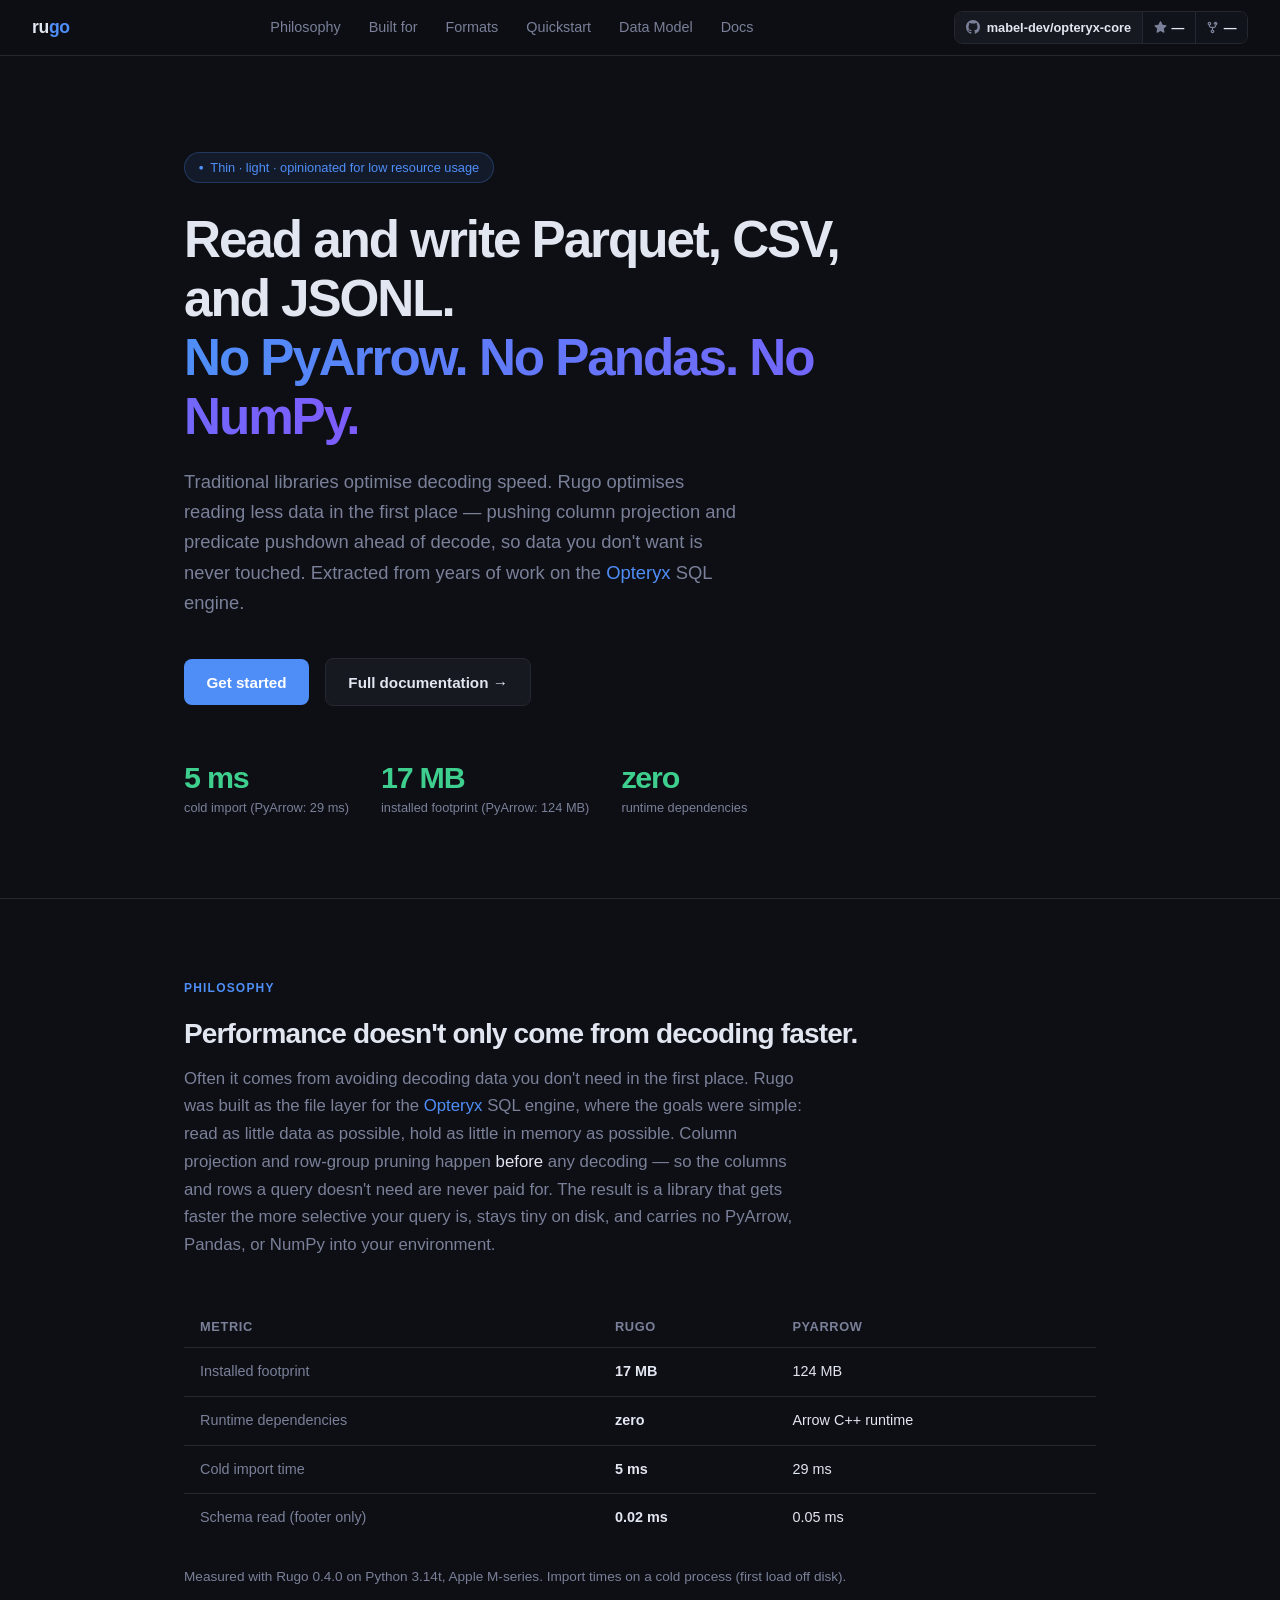
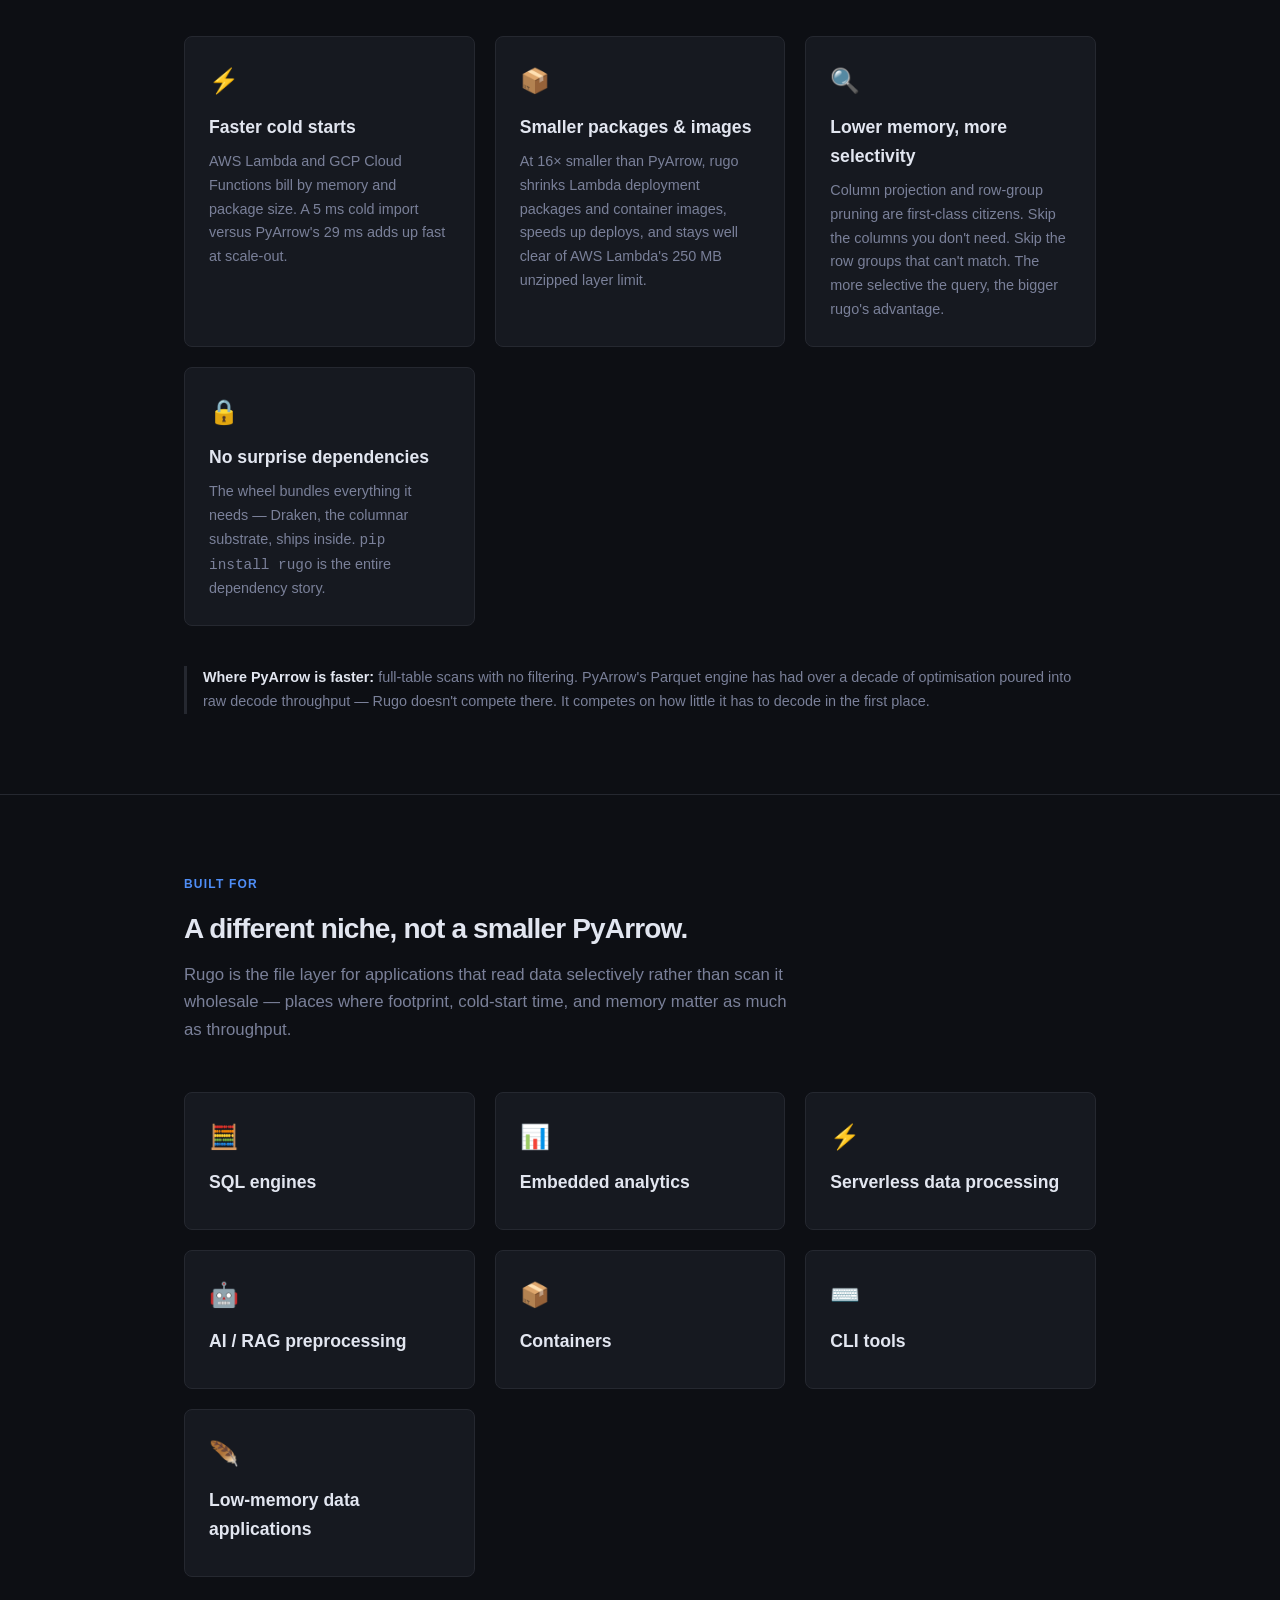
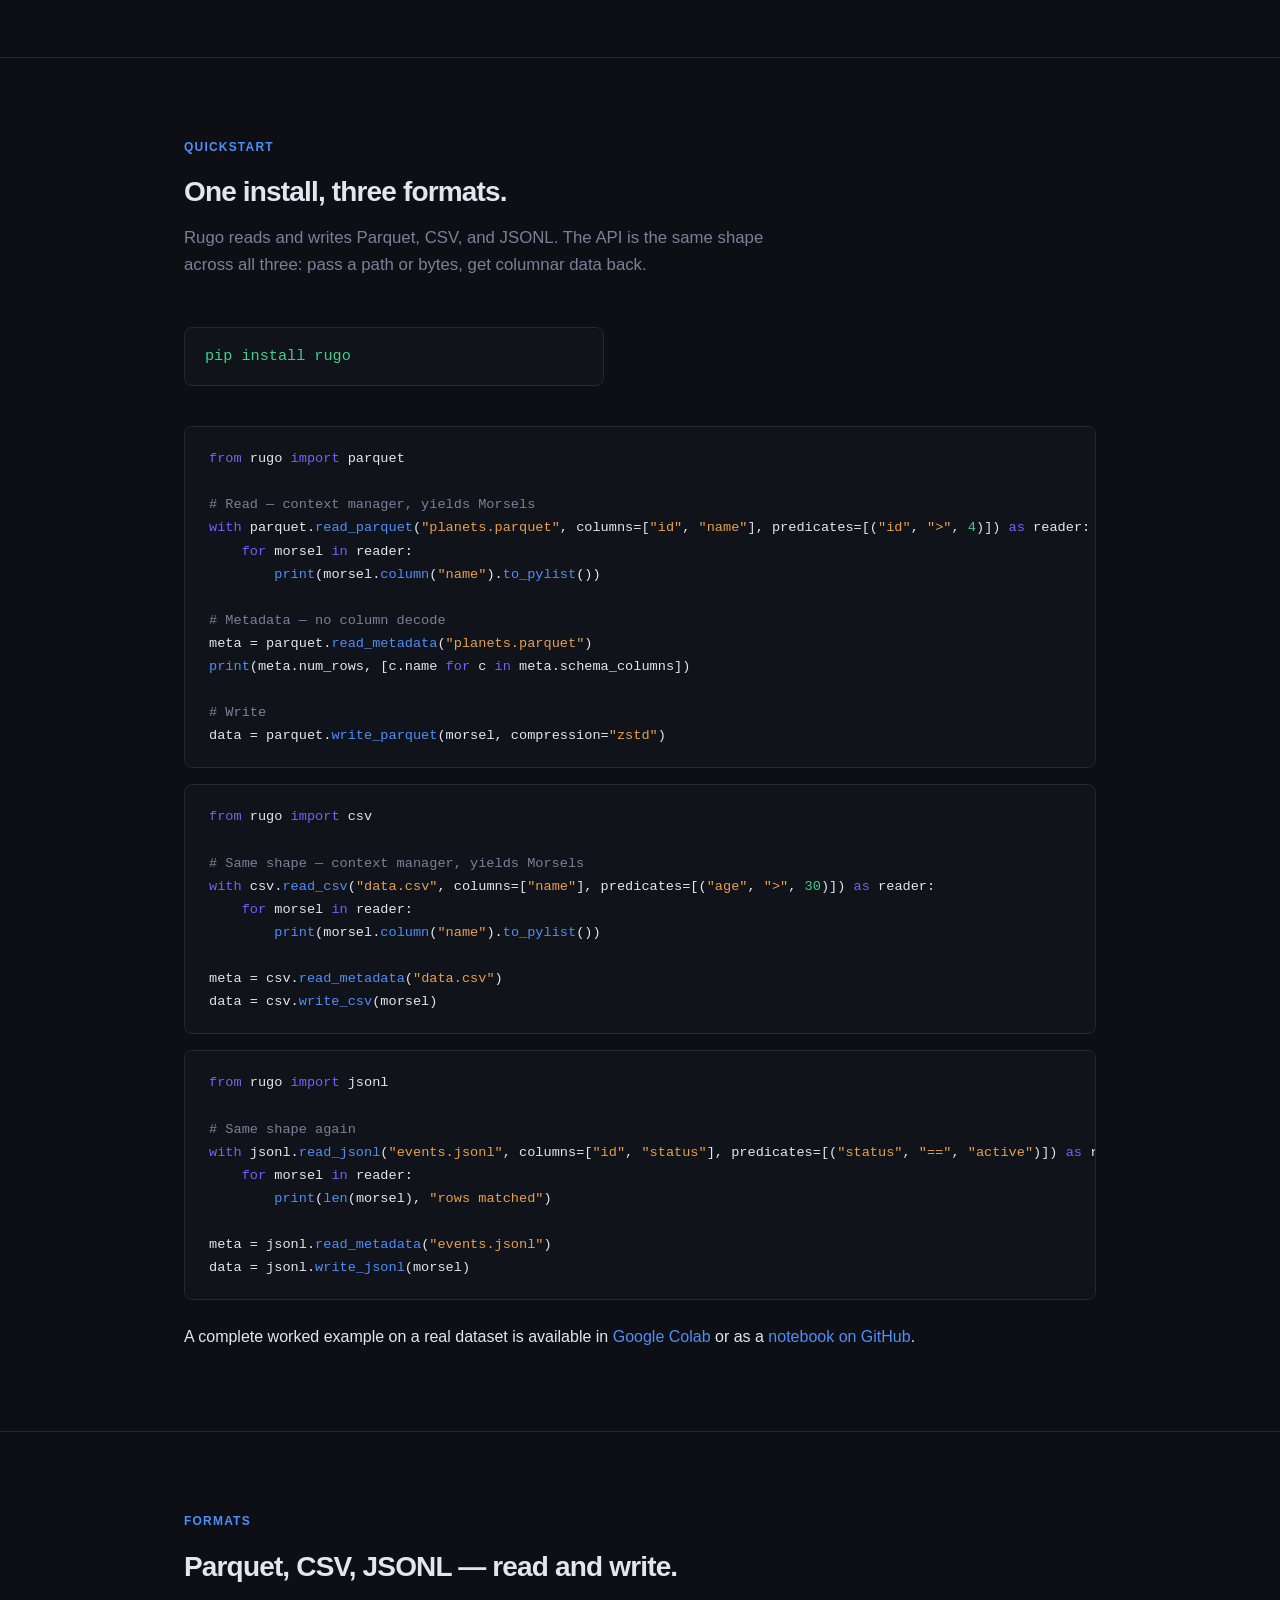
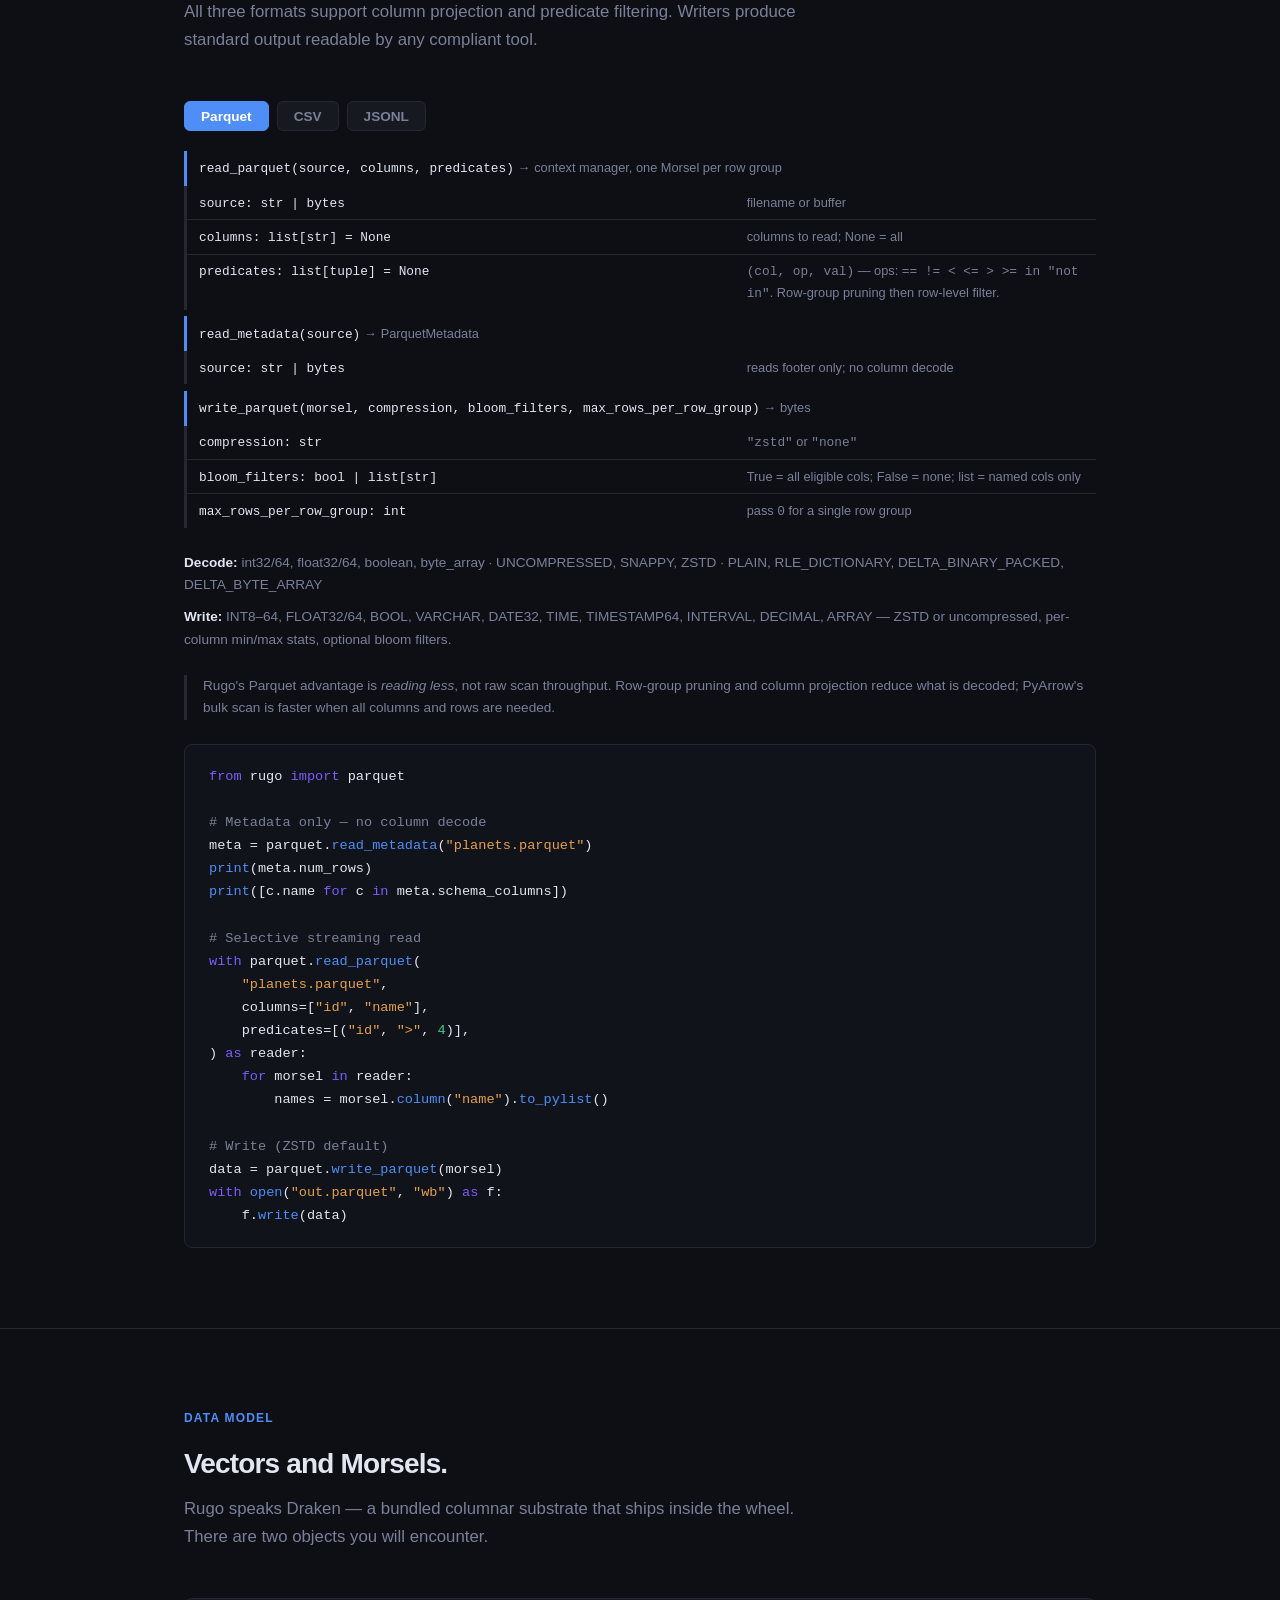
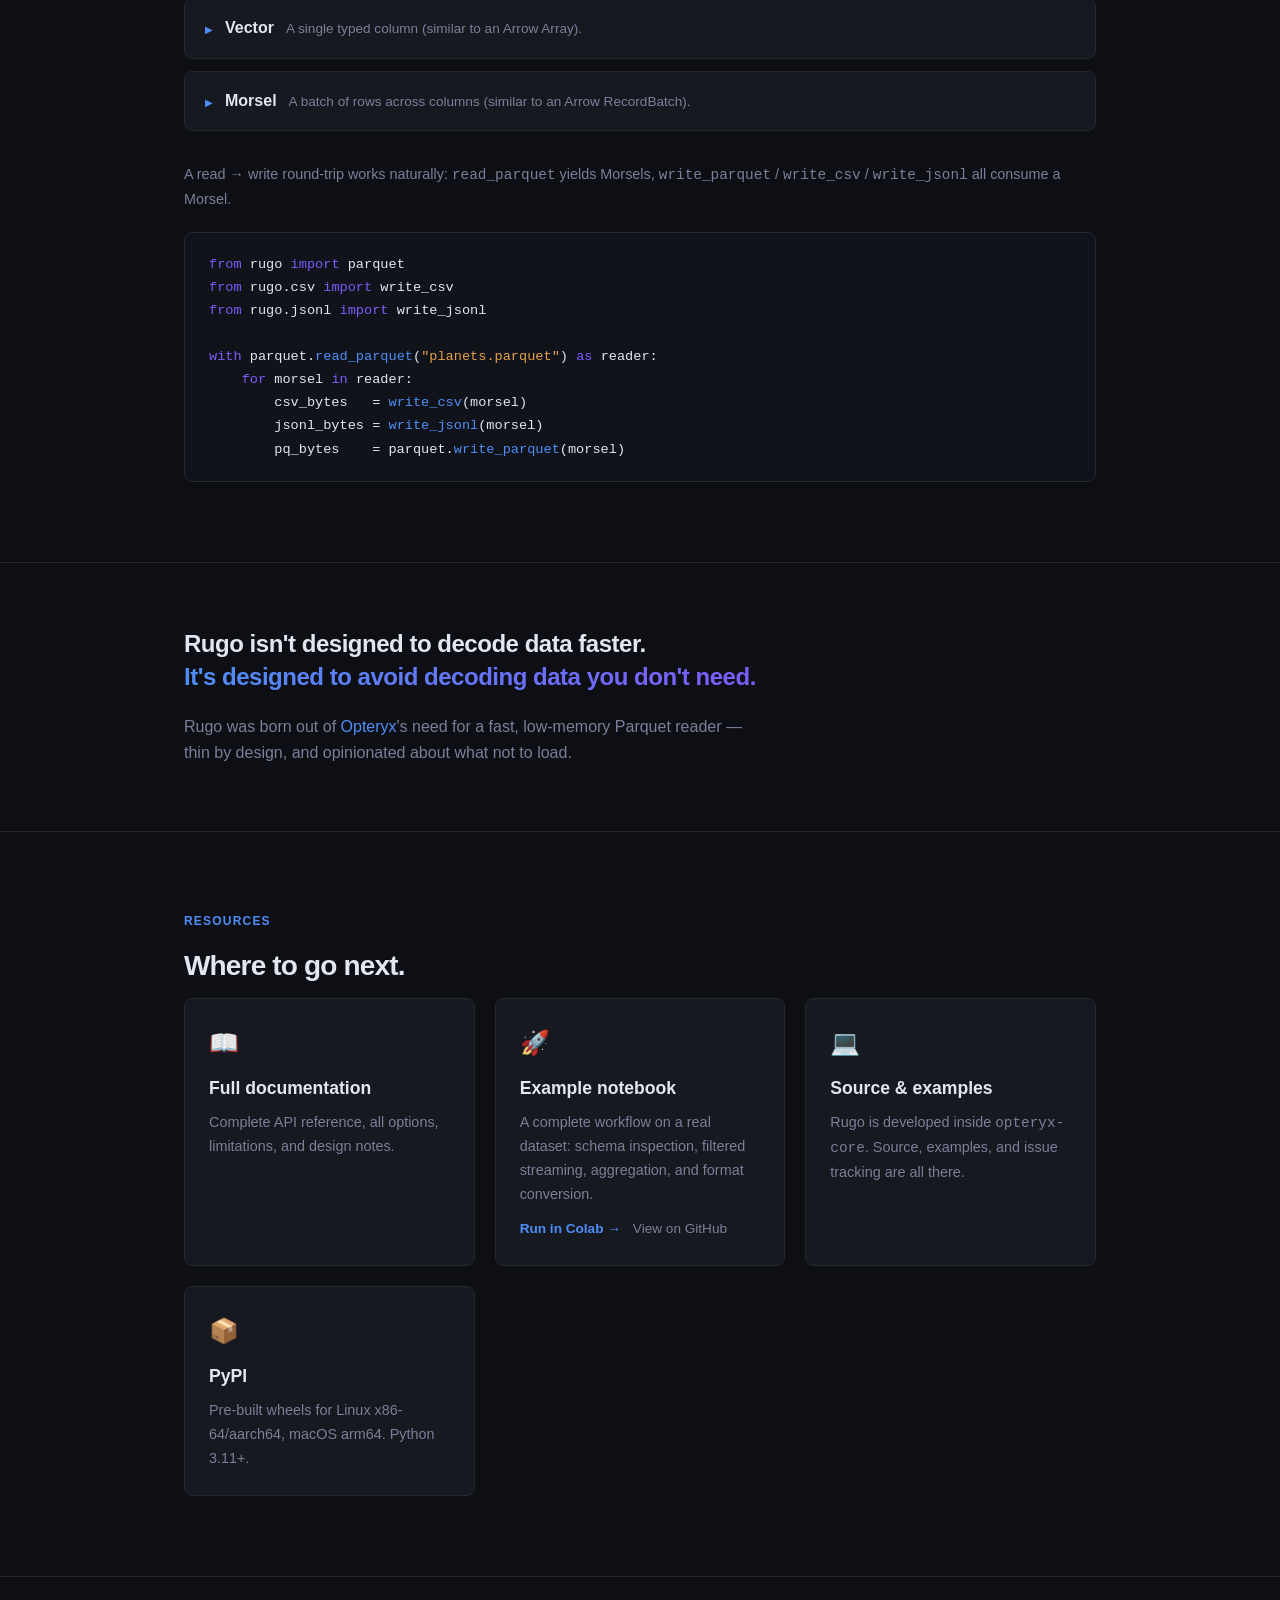
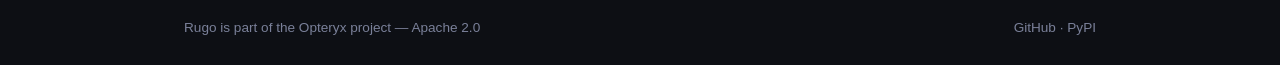
==== docs/index.html @ d4954b01 "Update index.html" ====
<!doctype html>
<html lang="en">
    <head>
        <meta charset="UTF-8" />
        <meta name="viewport" content="width=device-width, initial-scale=1.0" />
        <title>Rugo — Fast, dependency-free Parquet engine for Python</title>
        <meta
            name="description"
            content="Rugo reads and writes Parquet, CSV, and JSONL from Python. No PyArrow, no Pandas, no NumPy. Thin, opinionated for low resource usage. 17 MB installed. 5 ms import."
        />
        <link rel="icon" type="image/svg+xml" href="favicon.svg" />
        <style>
            :root {
                --bg: #0d0f14;
                --surface: #161920;
                --border: #252830;
                --accent: #4f8ef7;
                --accent2: #7c5cfc;
                --text: #e2e6f0;
                --muted: #7a8099;
                --green: #3ecf8e;
                --red: #f56565;
                --code-bg: #11131a;
                --radius: 8px;
            }

            *,
            *::before,
            *::after {
                box-sizing: border-box;
                margin: 0;
                padding: 0;
            }

            html {
                scroll-behavior: smooth;
            }

            body {
                background: var(--bg);
                color: var(--text);
                font-family:
                    -apple-system, BlinkMacSystemFont, "Segoe UI", Helvetica,
                    Arial, sans-serif;
                font-size: 16px;
                line-height: 1.65;
            }

            a {
                color: var(--accent);
                text-decoration: none;
            }
            a:hover {
                text-decoration: underline;
            }

            /* ── NAV ── */
            nav {
                position: sticky;
                top: 0;
                z-index: 100;
                background: rgba(13, 15, 20, 0.88);
                backdrop-filter: blur(12px);
                border-bottom: 1px solid var(--border);
                display: flex;
                align-items: center;
                justify-content: space-between;
                padding: 0 2rem;
                height: 56px;
            }
            .nav-logo {
                font-weight: 700;
                font-size: 1.1rem;
                letter-spacing: -0.02em;
                color: var(--text);
            }
            .nav-logo span {
                color: var(--accent);
            }
            .nav-links {
                display: flex;
                gap: 1.75rem;
                font-size: 0.9rem;
                color: var(--muted);
            }
            .nav-links a {
                color: var(--muted);
            }
            .nav-links a:hover {
                color: var(--text);
                text-decoration: none;
            }
            .nav-pip {
                background: var(--accent);
                color: #fff;
                padding: 0.35rem 0.9rem;
                border-radius: 6px;
                font-size: 0.85rem;
                font-weight: 600;
                font-family: "SF Mono", "Fira Code", monospace;
            }
            .nav-pip:hover {
                background: #3a7de8;
                text-decoration: none;
            }

            /* ── GITHUB WIDGET ── */
            .gh-widget {
                display: inline-flex;
                align-items: center;
                gap: 0;
                border: 1px solid var(--border);
                border-radius: 8px;
                overflow: hidden;
                font-size: 0.8rem;
                font-weight: 600;
                text-decoration: none !important;
                white-space: nowrap;
            }
            .gh-widget:hover {
                border-color: var(--accent);
            }
            .gh-label {
                display: flex;
                align-items: center;
                gap: 0.4rem;
                background: var(--surface);
                color: var(--muted);
                padding: 0.3rem 0.7rem;
                border-right: 1px solid var(--border);
            }
            .gh-label svg {
                flex-shrink: 0;
            }
            .gh-label strong {
                color: var(--text);
            }
            .gh-stat {
                display: flex;
                align-items: center;
                gap: 0.3rem;
                background: var(--code-bg);
                color: var(--text);
                padding: 0.3rem 0.65rem;
                border-right: 1px solid var(--border);
            }
            .gh-stat:last-child {
                border-right: none;
            }
            .gh-stat svg {
                color: var(--muted);
                flex-shrink: 0;
            }

            /* ── LAYOUT ── */
            .container {
                max-width: 960px;
                margin: 0 auto;
                padding: 0 1.5rem;
            }
            section {
                padding: 5rem 0;
            }
            section + section {
                border-top: 1px solid var(--border);
            }

            h2 {
                font-size: 1.75rem;
                font-weight: 700;
                letter-spacing: -0.03em;
                margin-bottom: 0.5rem;
            }
            h3 {
                font-size: 1.1rem;
                font-weight: 600;
                margin-bottom: 0.5rem;
            }
            .section-label {
                font-size: 0.75rem;
                font-weight: 700;
                letter-spacing: 0.1em;
                text-transform: uppercase;
                color: var(--accent);
                margin-bottom: 0.75rem;
            }
            .section-intro {
                font-size: 1.05rem;
                color: var(--muted);
                max-width: 620px;
                margin-bottom: 3rem;
            }

            /* ── HERO ── */
            #hero {
                padding: 6rem 0 5rem;
                border-top: none;
            }
            .hero-badge {
                display: inline-flex;
                align-items: center;
                gap: 0.4rem;
                background: rgba(79, 142, 247, 0.1);
                border: 1px solid rgba(79, 142, 247, 0.25);
                border-radius: 100px;
                padding: 0.25rem 0.85rem;
                font-size: 0.8rem;
                color: var(--accent);
                margin-bottom: 1.75rem;
            }
            .hero-badge::before {
                content: "●";
                font-size: 0.55rem;
            }
            #hero h1 {
                font-size: clamp(2rem, 5vw, 3.2rem);
                font-weight: 800;
                letter-spacing: -0.04em;
                line-height: 1.15;
                margin-bottom: 1.25rem;
                max-width: 700px;
            }
            #hero h1 em {
                font-style: normal;
                background: linear-gradient(
                    90deg,
                    var(--accent),
                    var(--accent2)
                );
                -webkit-background-clip: text;
                -webkit-text-fill-color: transparent;
                background-clip: text;
            }
            .hero-sub {
                font-size: 1.15rem;
                color: var(--muted);
                max-width: 560px;
                margin-bottom: 2.5rem;
            }
            .hero-ctas {
                display: flex;
                flex-wrap: wrap;
                align-items: center;
                gap: 1rem;
                margin-bottom: 3.5rem;
            }
            .btn-primary {
                background: var(--accent);
                color: #fff;
                padding: 0.65rem 1.4rem;
                border-radius: var(--radius);
                font-weight: 600;
                font-size: 0.95rem;
            }
            .btn-primary:hover {
                background: #3a7de8;
                text-decoration: none;
            }
            .btn-secondary {
                background: var(--surface);
                color: var(--text);
                border: 1px solid var(--border);
                padding: 0.65rem 1.4rem;
                border-radius: var(--radius);
                font-weight: 600;
                font-size: 0.95rem;
            }
            .btn-secondary:hover {
                border-color: var(--accent);
                text-decoration: none;
            }

            /* stat row */
            .hero-stats {
                display: flex;
                flex-wrap: wrap;
                gap: 2rem;
            }
            .stat {
            }
            .stat-val {
                font-size: 1.9rem;
                font-weight: 800;
                letter-spacing: -0.04em;
                color: var(--text);
                line-height: 1;
            }
            .stat-val em {
                font-style: normal;
                color: var(--green);
            }
            .stat-label {
                font-size: 0.8rem;
                color: var(--muted);
                margin-top: 0.25rem;
            }

            /* ── INSTALL SNIPPET ── */
            .install-block {
                margin-top: 3rem;
                display: flex;
                align-items: center;
                gap: 1rem;
                background: var(--code-bg);
                border: 1px solid var(--border);
                border-radius: var(--radius);
                padding: 1rem 1.25rem;
                max-width: 420px;
            }
            .install-block code {
                font-family: "SF Mono", "Fira Code", monospace;
                font-size: 0.95rem;
                color: var(--green);
            }

            /* ── CODE BLOCKS ── */
            pre {
                background: var(--code-bg);
                border: 1px solid var(--border);
                border-radius: var(--radius);
                padding: 1.25rem 1.5rem;
                overflow-x: auto;
                font-family: "SF Mono", "Fira Code", monospace;
                font-size: 0.85rem;
                line-height: 1.7;
                tab-size: 4;
            }
            pre .c {
                color: var(--muted);
            } /* comment */
            pre .k {
                color: var(--accent2);
            } /* keyword / from / import */
            pre .s {
                color: #e6a04a;
            } /* string */
            pre .f {
                color: var(--accent);
            } /* function call */
            pre .n {
                color: var(--green);
            } /* number / constant */
            pre .p {
                color: var(--text);
            } /* punctuation */

            /* ── COMPARISON TABLE ── */
            .cmp-table {
                width: 100%;
                border-collapse: collapse;
                font-size: 0.9rem;
            }
            .cmp-table th {
                text-align: left;
                padding: 0.6rem 1rem;
                color: var(--muted);
                font-weight: 600;
                font-size: 0.8rem;
                letter-spacing: 0.05em;
                text-transform: uppercase;
                border-bottom: 1px solid var(--border);
            }
            .cmp-table td {
                padding: 0.75rem 1rem;
                border-bottom: 1px solid var(--border);
                color: var(--text);
            }
            .cmp-table tr:last-child td {
                border-bottom: none;
            }
            .cmp-table td:first-child {
                color: var(--muted);
            }
            .win {
                color: var(--green);
                font-weight: 700;
            }
            .lose {
                color: var(--muted);
            }

            /* ── FEATURE GRID ── */
            .feature-grid {
                display: grid;
                grid-template-columns: repeat(auto-fill, minmax(260px, 1fr));
                gap: 1.25rem;
            }
            .feature-card {
                background: var(--surface);
                border: 1px solid var(--border);
                border-radius: var(--radius);
                padding: 1.5rem;
            }
            .feature-icon {
                font-size: 1.5rem;
                margin-bottom: 0.75rem;
            }

            /* ── FORMAT TABS ── */
            .tabs {
                display: flex;
                gap: 0.5rem;
                margin-bottom: 1.25rem;
            }
            .tab {
                background: var(--surface);
                border: 1px solid var(--border);
                border-radius: 6px;
                padding: 0.4rem 1rem;
                font-size: 0.85rem;
                font-weight: 600;
                color: var(--muted);
                cursor: pointer;
                transition: all 0.15s;
                font-family: inherit;
            }
            .tab.active,
            .tab:hover {
                background: var(--accent);
                color: #fff;
                border-color: var(--accent);
            }
            .tab-pane {
                display: none;
            }
            .tab-pane.active {
                display: block;
            }

            /* ── PERF TABLE ── */
            .perf-table {
                width: 100%;
                border-collapse: collapse;
                font-size: 0.88rem;
            }
            .perf-table th {
                text-align: left;
                padding: 0.5rem 0.9rem;
                color: var(--muted);
                font-size: 0.78rem;
                font-weight: 600;
                text-transform: uppercase;
                letter-spacing: 0.05em;
                border-bottom: 1px solid var(--border);
            }
            .perf-table td {
                padding: 0.65rem 0.9rem;
                border-bottom: 1px solid var(--border);
            }
            .perf-table tr:last-child td {
                border-bottom: none;
            }
            .perf-table td:first-child {
                color: var(--muted);
            }

            /* ── DATA MODEL ── */
            .dm-grid {
                display: grid;
                grid-template-columns: 1fr 1fr;
                gap: 1.25rem;
            }
            @media (max-width: 600px) {
                .dm-grid {
                    grid-template-columns: 1fr;
                }
            }

            /* ── FOOTER ── */
            footer {
                border-top: 1px solid var(--border);
                padding: 2.5rem 0;
                font-size: 0.85rem;
                color: var(--muted);
            }
            footer .container {
                display: flex;
                justify-content: space-between;
                align-items: center;
                flex-wrap: wrap;
                gap: 1rem;
            }
            footer a {
                color: var(--muted);
            }
            footer a:hover {
                color: var(--text);
            }

            @media (max-width: 900px) {
                .gh-label strong {
                    display: none;
                }
            }
            @media (max-width: 640px) {
                nav {
                    padding: 0 1rem;
                }
                .nav-links {
                    display: none;
                }
                .hero-stats {
                    gap: 1.25rem;
                }
            }
        .dm-details {
            background: var(--surface);
            border: 1px solid var(--border);
            border-radius: 8px;
            margin-bottom: 0.75rem;
            overflow: hidden;
        }
        .dm-details summary {
            display: flex;
            align-items: baseline;
            gap: 0.75rem;
            padding: 1rem 1.25rem;
            cursor: pointer;
            list-style: none;
            user-select: none;
        }
        .dm-details summary::-webkit-details-marker { display: none; }
        .dm-details summary::before {
            content: "▶";
            font-size: 0.65rem;
            color: var(--accent);
            transition: transform 0.15s;
            flex-shrink: 0;
        }
        .dm-details[open] summary::before { transform: rotate(90deg); }
        .dm-details summary h3 { margin: 0; font-size: 1rem; }
        .dm-details summary p { margin: 0; color: var(--muted); font-size: 0.85rem; }
        .dm-details-body { padding: 0 1.25rem 1.25rem; }

        .api-ref { margin-bottom: 1.5rem; }
        .api-fn {
            font-size: 0.8rem;
            padding: 0.4rem 0.75rem;
            background: var(--surface2);
            border-left: 3px solid var(--accent);
            border-radius: 0 4px 4px 0;
            margin-top: 0.4rem;
            margin-bottom: 0;
            display: flex;
            flex-wrap: wrap;
            gap: 0 0.25rem;
            align-items: baseline;
        }
        .api-fn code { white-space: nowrap; }
        .api-ret { color: var(--muted); flex: 1; min-width: 0; }
        .api-params {
            margin: 0 0 0.25rem 0;
            padding: 0;
            border-left: 3px solid var(--border);
            margin-left: 0;
        }
        .api-params > div {
            display: grid;
            grid-template-columns: minmax(0, 1.6fr) minmax(0, 1fr);
            gap: 0.5rem;
            padding: 0.35rem 0.75rem;
            border-bottom: 1px solid var(--border);
            font-size: 0.8rem;
        }
        .api-params > div:last-child { border-bottom: none; }
        .api-params dt { color: var(--text); }
        .api-params dd { margin: 0; color: var(--muted); }

        pre {
            position: relative;
        }
        .copy-btn {
            position: absolute;
            top: 0.5rem;
            right: 0.5rem;
            background: var(--surface2);
            border: 1px solid var(--border);
            border-radius: 4px;
            color: var(--muted);
            font-size: 0.72rem;
            padding: 0.2rem 0.5rem;
            cursor: pointer;
            opacity: 0;
            transition: opacity 0.15s, color 0.15s;
        }
        pre:hover .copy-btn { opacity: 1; }
        .copy-btn.copied { color: #4ade80; border-color: #4ade80; }
        </style>
    </head>
    <body>
        <!-- ── NAV ── -->
        <nav>
            <span class="nav-logo">ru<span>go</span></span>
            <div class="nav-links">
                <a href="#why">Philosophy</a>
                <a href="#built-for">Built&nbsp;for</a>
                <a href="#formats">Formats</a>
                <a href="#quickstart">Quickstart</a>
                <a href="#data-model">Data&nbsp;Model</a>
                <a
                    href="https://github.com/mabel-dev/opteryx-core/tree/main/rugo"
                    >Docs</a
                >
            </div>
            <a
                class="gh-widget"
                href="https://github.com/mabel-dev/opteryx-core"
                target="_blank"
                rel="noopener"
            >
                <span class="gh-label">
                    <svg
                        width="14"
                        height="14"
                        viewBox="0 0 16 16"
                        fill="currentColor"
                        aria-hidden="true"
                    >
                        <path
                            d="M8 0C3.58 0 0 3.58 0 8c0 3.54 2.29 6.53 5.47 7.59.4.07.55-.17.55-.38 0-.19-.01-.82-.01-1.49-2.01.37-2.53-.49-2.69-.94-.09-.23-.48-.94-.82-1.13-.28-.15-.68-.52-.01-.53.63-.01 1.08.58 1.23.82.72 1.21 1.87.87 2.33.66.07-.52.28-.87.51-1.07-1.78-.2-3.64-.89-3.64-3.95 0-.87.31-1.59.82-2.15-.08-.2-.36-1.02.08-2.12 0 0 .67-.21 2.2.82.64-.18 1.32-.27 2-.27.68 0 1.36.09 2 .27 1.53-1.04 2.2-.82 2.2-.82.44 1.1.16 1.92.08 2.12.51.56.82 1.27.82 2.15 0 3.07-1.87 3.75-3.65 3.95.29.25.54.73.54 1.48 0 1.07-.01 1.93-.01 2.2 0 .21.15.46.55.38A8.013 8.013 0 0016 8c0-4.42-3.58-8-8-8z"
                        />
                    </svg>
                    <strong>mabel-dev/opteryx-core</strong>
                </span>
                <span class="gh-stat">
                    <svg
                        width="13"
                        height="13"
                        viewBox="0 0 16 16"
                        fill="currentColor"
                    >
                        <path
                            d="M8 .25a.75.75 0 01.673.418l1.882 3.815 4.21.612a.75.75 0 01.416 1.279l-3.046 2.97.719 4.192a.75.75 0 01-1.088.791L8 12.347l-3.766 1.98a.75.75 0 01-1.088-.79l.72-4.194L.818 6.374a.75.75 0 01.416-1.28l4.21-.611L7.327.668A.75.75 0 018 .25z"
                        />
                    </svg>
                    <span id="gh-star-count">—</span>
                </span>
                <span class="gh-stat">
                    <svg
                        width="13"
                        height="13"
                        viewBox="0 0 16 16"
                        fill="currentColor"
                    >
                        <path
                            d="M5 3.25a.75.75 0 11-1.5 0 .75.75 0 011.5 0zm0 2.122a2.25 2.25 0 10-1.5 0v.878A2.25 2.25 0 005.75 8.5h1.5v2.128a2.251 2.251 0 101.5 0V8.5h1.5a2.25 2.25 0 002.25-2.25v-.878a2.25 2.25 0 10-1.5 0v.878a.75.75 0 01-.75.75h-4.5A.75.75 0 015 6.25v-.878zm3.75 7.378a.75.75 0 11-1.5 0 .75.75 0 011.5 0zm3-8.75a.75.75 0 11-1.5 0 .75.75 0 011.5 0z"
                        />
                    </svg>
                    <span id="gh-fork-count">—</span>
                </span>
            </a>
        </nav>

        <!-- ── HERO ── -->
        <section id="hero">
            <div class="container">
                <div class="hero-badge">
                    Thin · light · opinionated for low resource usage
                </div>
                <h1>
                    Read and write Parquet, CSV, and JSONL.<br /><em
                        >No PyArrow. No Pandas. No NumPy.</em
                    >
                </h1>
                <p class="hero-sub">
                    Traditional libraries optimise decoding speed. Rugo
                    optimises reading less data in the first place — pushing
                    column projection and predicate pushdown ahead of decode,
                    so data you don't want is never touched. Extracted from
                    years of work on the
                    <a href="https://opteryx.app/">Opteryx</a> SQL engine.
                </p>
                <div class="hero-ctas">
                    <a class="btn-primary" href="#quickstart">Get started</a>
                    <a
                        class="btn-secondary"
                        href="https://github.com/mabel-dev/opteryx-core/tree/main/rugo"
                        >Full documentation →</a
                    >
                </div>
                <div class="hero-stats">
                    <div class="stat">
                        <div class="stat-val"><em>5 ms</em></div>
                        <div class="stat-label">
                            cold import (PyArrow: 29 ms)
                        </div>
                    </div>
                    <div class="stat">
                        <div class="stat-val"><em>17 MB</em></div>
                        <div class="stat-label">
                            installed footprint (PyArrow: 124 MB)
                        </div>
                    </div>
                    <div class="stat">
                        <div class="stat-val"><em>zero</em></div>
                        <div class="stat-label">runtime dependencies</div>
                    </div>
                </div>
            </div>
        </section>

        <!-- ── WHY ── -->
        <section id="why">
            <div class="container">
                <div class="section-label">Philosophy</div>
                <h2>Performance doesn't only come from decoding faster.</h2>
                <p class="section-intro">
                    Often it comes from avoiding decoding data you don't need
                    in the first place. Rugo was built as the file layer for
                    the <a href="https://opteryx.app/">Opteryx</a> SQL engine,
                    where the goals were simple: read as little data as
                    possible, hold as little in memory as possible. Column
                    projection and row-group pruning happen
                    <em style="font-style: normal; color: var(--text)"
                        >before</em
                    >
                    any decoding — so the columns and rows a query doesn't
                    need are never paid for. The result is a library that gets
                    faster the more selective your query is, stays tiny on
                    disk, and carries no PyArrow, Pandas, or NumPy into your
                    environment.
                </p>

                <table class="cmp-table">
                    <thead>
                        <tr>
                            <th>Metric</th>
                            <th>Rugo</th>
                            <th>PyArrow</th>
                        </tr>
                    </thead>
                    <tbody>
                        <tr>
                            <td>Installed footprint</td>
                            <td class="win">17 MB</td>
                            <td class="lose">124 MB</td>
                        </tr>
                        <tr>
                            <td>Runtime dependencies</td>
                            <td class="win">zero</td>
                            <td class="lose">Arrow C++ runtime</td>
                        </tr>
                        <tr>
                            <td>Cold import time</td>
                            <td class="win">5 ms</td>
                            <td class="lose">29 ms</td>
                        </tr>
                        <tr>
                            <td>Schema read (footer only)</td>
                            <td class="win">0.02 ms</td>
                            <td class="lose">0.05 ms</td>
                        </tr>
                    </tbody>
                </table>

                <p
                    style="
                        margin-top: 1.5rem;
                        font-size: 0.85rem;
                        color: var(--muted);
                    "
                >
                    Measured with Rugo 0.4.0 on Python 3.14t, Apple M-series.
                    Import times on a cold process (first load off disk).
                </p>

                <div class="feature-grid" style="margin-top: 3rem">
                    <div class="feature-card">
                        <div class="feature-icon">⚡</div>
                        <h3>Faster cold starts</h3>
                        <p style="color: var(--muted); font-size: 0.9rem">
                            AWS Lambda and GCP Cloud Functions bill by memory
                            and package size. A 5 ms cold import versus
                            PyArrow's 29 ms adds up fast at scale-out.
                        </p>
                    </div>
                    <div class="feature-card">
                        <div class="feature-icon">📦</div>
                        <h3>Smaller packages &amp; images</h3>
                        <p style="color: var(--muted); font-size: 0.9rem">
                            At 16× smaller than PyArrow, rugo shrinks Lambda
                            deployment packages and container images, speeds
                            up deploys, and stays well clear of AWS Lambda's
                            250 MB unzipped layer limit.
                        </p>
                    </div>
                    <div class="feature-card">
                        <div class="feature-icon">🔍</div>
                        <h3>Lower memory, more selectivity</h3>
                        <p style="color: var(--muted); font-size: 0.9rem">
                            Column projection and row-group pruning are
                            first-class citizens. Skip the columns you don't
                            need. Skip the row groups that can't match. The
                            more selective the query, the bigger rugo's
                            advantage.
                        </p>
                    </div>
                    <div class="feature-card">
                        <div class="feature-icon">🔒</div>
                        <h3>No surprise dependencies</h3>
                        <p style="color: var(--muted); font-size: 0.9rem">
                            The wheel bundles everything it needs — Draken, the
                            columnar substrate, ships inside.
                            <code>pip install rugo</code> is the entire
                            dependency story.
                        </p>
                    </div>
                </div>

                <p
                    style="
                        margin-top: 2.5rem;
                        font-size: 0.9rem;
                        color: var(--muted);
                        border-left: 3px solid var(--border);
                        padding-left: 1rem;
                    "
                >
                    <strong style="color: var(--text)"
                        >Where PyArrow is faster:</strong
                    >
                    full-table scans with no filtering. PyArrow's Parquet
                    engine has had over a decade of optimisation poured into
                    raw decode throughput — Rugo doesn't compete there. It
                    competes on how little it has to decode in the first
                    place.
                </p>
            </div>
        </section>

        <!-- ── BUILT FOR ── -->
        <section id="built-for">
            <div class="container">
                <div class="section-label">Built for</div>
                <h2>A different niche, not a smaller PyArrow.</h2>
                <p class="section-intro">
                    Rugo is the file layer for applications that read data
                    selectively rather than scan it wholesale — places where
                    footprint, cold-start time, and memory matter as much as
                    throughput.
                </p>
                <div class="feature-grid">
                    <div class="feature-card">
                        <div class="feature-icon">🧮</div>
                        <h3>SQL engines</h3>
                    </div>
                    <div class="feature-card">
                        <div class="feature-icon">📊</div>
                        <h3>Embedded analytics</h3>
                    </div>
                    <div class="feature-card">
                        <div class="feature-icon">⚡</div>
                        <h3>Serverless data processing</h3>
                    </div>
                    <div class="feature-card">
                        <div class="feature-icon">🤖</div>
                        <h3>AI / RAG preprocessing</h3>
                    </div>
                    <div class="feature-card">
                        <div class="feature-icon">📦</div>
                        <h3>Containers</h3>
                    </div>
                    <div class="feature-card">
                        <div class="feature-icon">⌨️</div>
                        <h3>CLI tools</h3>
                    </div>
                    <div class="feature-card">
                        <div class="feature-icon">🪶</div>
                        <h3>Low-memory data applications</h3>
                    </div>
                </div>
            </div>
        </section>

        <!-- ── QUICKSTART ── -->
        <section id="quickstart">
            <div class="container">
                <div class="section-label">Quickstart</div>
                <h2>One install, three formats.</h2>
                <p class="section-intro">
                    Rugo reads and writes Parquet, CSV, and JSONL. The API is
                    the same shape across all three: pass a path or bytes, get
                    columnar data back.
                </p>

                <div class="install-block" style="margin-bottom: 2.5rem">
                    <code>pip install rugo</code>
                </div>

                <pre><span class="k">from</span> rugo <span class="k">import</span> parquet

<span class="c"># Read — context manager, yields Morsels</span>
<span class="k">with</span> parquet.<span class="f">read_parquet</span>(<span class="s">"planets.parquet"</span>, columns=[<span class="s">"id"</span>, <span class="s">"name"</span>], predicates=[(<span class="s">"id"</span>, <span class="s">">"</span>, <span class="n">4</span>)]) <span class="k">as</span> reader:
    <span class="k">for</span> morsel <span class="k">in</span> reader:
        <span class="f">print</span>(morsel.<span class="f">column</span>(<span class="s">"name"</span>).<span class="f">to_pylist</span>())

<span class="c"># Metadata — no column decode</span>
meta = parquet.<span class="f">read_metadata</span>(<span class="s">"planets.parquet"</span>)
<span class="f">print</span>(meta.num_rows, [c.name <span class="k">for</span> c <span class="k">in</span> meta.schema_columns])

<span class="c"># Write</span>
data = parquet.<span class="f">write_parquet</span>(morsel, compression=<span class="s">"zstd"</span>)</pre>

                <pre style="margin-top: 1rem"><span class="k">from</span> rugo <span class="k">import</span> csv

<span class="c"># Same shape — context manager, yields Morsels</span>
<span class="k">with</span> csv.<span class="f">read_csv</span>(<span class="s">"data.csv"</span>, columns=[<span class="s">"name"</span>], predicates=[(<span class="s">"age"</span>, <span class="s">">"</span>, <span class="n">30</span>)]) <span class="k">as</span> reader:
    <span class="k">for</span> morsel <span class="k">in</span> reader:
        <span class="f">print</span>(morsel.<span class="f">column</span>(<span class="s">"name"</span>).<span class="f">to_pylist</span>())

meta = csv.<span class="f">read_metadata</span>(<span class="s">"data.csv"</span>)
data = csv.<span class="f">write_csv</span>(morsel)</pre>

                <pre style="margin-top: 1rem"><span class="k">from</span> rugo <span class="k">import</span> jsonl

<span class="c"># Same shape again</span>
<span class="k">with</span> jsonl.<span class="f">read_jsonl</span>(<span class="s">"events.jsonl"</span>, columns=[<span class="s">"id"</span>, <span class="s">"status"</span>], predicates=[(<span class="s">"status"</span>, <span class="s">"=="</span>, <span class="s">"active"</span>)]) <span class="k">as</span> reader:
    <span class="k">for</span> morsel <span class="k">in</span> reader:
        <span class="f">print</span>(<span class="f">len</span>(morsel), <span class="s">"rows matched"</span>)

meta = jsonl.<span class="f">read_metadata</span>(<span class="s">"events.jsonl"</span>)
data = jsonl.<span class="f">write_jsonl</span>(morsel)</pre>

                <p style="margin-top: 1.5rem">
                    A complete worked example on a real dataset is available in
                    <a href="https://colab.research.google.com/drive/1EQeN0xB53sFZVOQ_MZiW4-W5-skW3WaX?usp=sharing">Google Colab</a>
                    or as a
                    <a href="https://github.com/mabel-dev/opteryx-core/blob/main/rugo/space_missions.ipynb">notebook on GitHub</a>.
                </p>
            </div>
        </section>

        <!-- ── FORMATS ── -->
        <section id="formats">
            <div class="container">
                <div class="section-label">Formats</div>
                <h2>Parquet, CSV, JSONL — read and write.</h2>
                <p class="section-intro">
                    All three formats support column projection and predicate
                    filtering. Writers produce standard output readable by any
                    compliant tool.
                </p>

                <div class="tabs">
                    <button class="tab active" onclick="showTab('parquet')">
                        Parquet
                    </button>
                    <button class="tab" onclick="showTab('csv')">CSV</button>
                    <button class="tab" onclick="showTab('jsonl')">
                        JSONL
                    </button>
                </div>

                <!-- PARQUET -->
                <div id="tab-parquet" class="tab-pane active">
                    <div class="api-ref">
                        <div class="api-fn"><code>read_parquet(source, columns, predicates)</code> <span class="api-ret">→ context manager, one Morsel per row group</span></div>
                        <dl class="api-params">
                            <div><dt><code>source: str | bytes</code></dt><dd>filename or buffer</dd></div>
                            <div><dt><code>columns: list[str] = None</code></dt><dd>columns to read; None = all</dd></div>
                            <div><dt><code>predicates: list[tuple] = None</code></dt><dd><code>(col, op, val)</code> — ops: <code>== != &lt; &lt;= &gt; &gt;= in "not in"</code>. Row-group pruning then row-level filter.</dd></div>
                        </dl>
                        <div class="api-fn"><code>read_metadata(source)</code> <span class="api-ret">→ ParquetMetadata</span></div>
                        <dl class="api-params">
                            <div><dt><code>source: str | bytes</code></dt><dd>reads footer only; no column decode</dd></div>
                        </dl>
                        <div class="api-fn"><code>write_parquet(morsel, compression, bloom_filters, max_rows_per_row_group)</code> <span class="api-ret">→ bytes</span></div>
                        <dl class="api-params">
                            <div><dt><code>compression: str</code></dt><dd><code>"zstd"</code> or <code>"none"</code></dd></div>
                            <div><dt><code>bloom_filters: bool | list[str]</code></dt><dd>True = all eligible cols; False = none; list = named cols only</dd></div>
                            <div><dt><code>max_rows_per_row_group: int</code></dt><dd>pass <code>0</code> for a single row group</dd></div>
                        </dl>
                    </div>
                    <p style="font-size:0.85rem;color:var(--muted);margin-bottom:0.6rem">
                        <strong style="color:var(--text)">Decode:</strong>
                        int32/64, float32/64, boolean, byte_array · UNCOMPRESSED, SNAPPY, ZSTD · PLAIN, RLE_DICTIONARY, DELTA_BINARY_PACKED, DELTA_BYTE_ARRAY
                    </p>
                    <p style="font-size:0.85rem;color:var(--muted);margin-bottom:1.5rem">
                        <strong style="color:var(--text)">Write:</strong>
                        INT8–64, FLOAT32/64, BOOL, VARCHAR, DATE32, TIME, TIMESTAMP64, INTERVAL, DECIMAL, ARRAY — ZSTD or uncompressed, per-column min/max stats, optional bloom filters.
                    </p>
                    <p style="font-size:0.85rem;color:var(--muted);border-left:3px solid var(--border);padding-left:1rem;margin-bottom:1.5rem">
                        Rugo's Parquet advantage is <em>reading less</em>, not raw scan throughput. Row-group pruning and column projection reduce what is decoded; PyArrow's bulk scan is faster when all columns and rows are needed.
                    </p>
                    <pre><span class="k">from</span> rugo <span class="k">import</span> parquet

<span class="c"># Metadata only — no column decode</span>
meta = parquet.<span class="f">read_metadata</span>(<span class="s">"planets.parquet"</span>)
<span class="f">print</span>(meta.num_rows)
<span class="f">print</span>([c.name <span class="k">for</span> c <span class="k">in</span> meta.schema_columns])

<span class="c"># Selective streaming read</span>
<span class="k">with</span> parquet.<span class="f">read_parquet</span>(
    <span class="s">"planets.parquet"</span>,
    columns=[<span class="s">"id"</span>, <span class="s">"name"</span>],
    predicates=[(<span class="s">"id"</span>, <span class="s">">"</span>, <span class="n">4</span>)],
) <span class="k">as</span> reader:
    <span class="k">for</span> morsel <span class="k">in</span> reader:
        names = morsel.<span class="f">column</span>(<span class="s">"name"</span>).<span class="f">to_pylist</span>()

<span class="c"># Write (ZSTD default)</span>
data = parquet.<span class="f">write_parquet</span>(morsel)
<span class="k">with</span> <span class="f">open</span>(<span class="s">"out.parquet"</span>, <span class="s">"wb"</span>) <span class="k">as</span> f:
    f.<span class="f">write</span>(data)</pre>
                </div>

                <!-- CSV -->
                <div id="tab-csv" class="tab-pane">
                    <table class="perf-table" style="margin-bottom:1.5rem">
                    <div class="api-ref">
                        <div class="api-fn"><code>read_csv(source, columns, predicates, delimiter, has_header)</code> <span class="api-ret">→ context manager, one Morsel</span></div>
                        <dl class="api-params">
                            <div><dt><code>source: str | bytes</code></dt><dd>filename or buffer</dd></div>
                            <div><dt><code>columns: list[str] = None</code></dt><dd>columns to read; None = all</dd></div>
                            <div><dt><code>predicates: list[tuple] = None</code></dt><dd><code>(col, op, val)</code> — ops: <code>== != &lt; &lt;= &gt; &gt;=</code></dd></div>
                            <div><dt><code>delimiter: str = ","</code></dt><dd>single character; use <code>"\t"</code> for TSV</dd></div>
                            <div><dt><code>has_header: bool = True</code></dt><dd>first row is column names</dd></div>
                        </dl>
                        <div class="api-fn"><code>read_metadata(source)</code> <span class="api-ret">→ CsvMetadata</span></div>
                        <dl class="api-params">
                            <div><dt><code>source: str | bytes</code></dt><dd>scans full file for row count; infers schema from sample</dd></div>
                        </dl>
                        <div class="api-fn"><code>write_csv(morsel, delimiter, header)</code> <span class="api-ret">→ bytes (RFC 4180)</span></div>
                        <dl class="api-params">
                            <div><dt><code>delimiter: str = ","</code></dt><dd></dd></div>
                            <div><dt><code>header: bool = True</code></dt><dd>include column name row</dd></div>
                        </dl>
                    </div>
                    <p style="font-size:0.85rem;color:var(--muted);margin-bottom:1.5rem">
                        Type inference: <code>int64</code> → <code>float64</code> → <code>VARCHAR</code> → <code>null</code>.
                    </p>
                    <h3 style="margin-bottom:0.75rem">Performance vs PyArrow — wide file (50 cols, 200k rows, 55 MB)</h3>
                    <table class="perf-table" style="margin-bottom:0.5rem">
                        <thead><tr><th>Query shape</th><th>Rugo</th><th>PyArrow</th></tr></thead>
                        <tbody>
                            <tr><td>SELECT *</td><td>~26 ms</td><td>~17 ms</td></tr>
                            <tr><td>SELECT 2 cols</td><td class="win">~9 ms</td><td class="lose">~7 ms</td></tr>
                            <tr><td>WHERE P90 (~10% pass)</td><td class="win">~13 ms</td><td class="lose">~27 ms</td></tr>
                            <tr><td>WHERE P99 (~1% pass)</td><td class="win">~10 ms</td><td class="lose">~23 ms</td></tr>
                        </tbody>
                    </table>
                    <p style="font-size:0.8rem;color:var(--muted);margin-bottom:1.5rem">On narrow files PyArrow is faster across the board — the crossover is driven by how many columns can be skipped and how many rows are eliminated before the typed column build.</p>
                    <pre><span class="k">from</span> rugo <span class="k">import</span> csv

<span class="c"># Schema without reading all data</span>
meta = csv.<span class="f">read_metadata</span>(<span class="s">"data.csv"</span>)
<span class="f">print</span>(meta.num_rows, [c[<span class="s">"name"</span>] <span class="k">for</span> c <span class="k">in</span> meta.schema_columns])

<span class="c"># Projected + filtered read</span>
<span class="k">with</span> csv.<span class="f">read_csv</span>(
    <span class="s">"data.csv"</span>,
    columns=[<span class="s">"name"</span>, <span class="s">"score"</span>],
    predicates=[(<span class="s">"age"</span>, <span class="s">">"</span>, <span class="n">30</span>)],
) <span class="k">as</span> reader:
    <span class="k">for</span> morsel <span class="k">in</span> reader:
        <span class="f">print</span>(morsel.<span class="f">column</span>(<span class="s">"name"</span>).<span class="f">to_pylist</span>())

<span class="c"># TSV variant</span>
<span class="k">with</span> csv.<span class="f">read_csv</span>(<span class="s">"data.tsv"</span>, delimiter=<span class="s">"\t"</span>) <span class="k">as</span> reader:
    <span class="k">for</span> morsel <span class="k">in</span> reader: ...

<span class="c"># Write</span>
csv_bytes = csv.<span class="f">write_csv</span>(morsel)</pre>
                </div>

                <!-- JSONL -->
                <div id="tab-jsonl" class="tab-pane">
                    <table class="perf-table" style="margin-bottom:1.5rem">
                    <div class="api-ref">
                        <div class="api-fn"><code>read_jsonl(source, columns, predicates, explicit_schema, infer_schema)</code> <span class="api-ret">→ context manager, one Morsel</span></div>
                        <dl class="api-params">
                            <div><dt><code>source: str | bytes</code></dt><dd>filename or buffer</dd></div>
                            <div><dt><code>columns: list[str] = None</code></dt><dd>columns to read; None = all</dd></div>
                            <div><dt><code>predicates: list[tuple] = None</code></dt><dd><code>(col, op, val)</code> — ops: <code>== != &lt; &lt;= &gt; &gt;=</code></dd></div>
                            <div><dt><code>explicit_schema: dict = None</code></dt><dd>override inferred types per column</dd></div>
                            <div><dt><code>infer_schema: bool = True</code></dt><dd>sample rows to determine types</dd></div>
                        </dl>
                        <div class="api-fn"><code>read_metadata(source)</code> <span class="api-ret">→ JsonlMetadata</span></div>
                        <dl class="api-params">
                            <div><dt><code>source: str | bytes</code></dt><dd>scans full file; infers schema from sample</dd></div>
                        </dl>
                        <div class="api-fn"><code>write_jsonl(morsel)</code> <span class="api-ret">→ bytes</span></div>
                    </div>
                    <p style="font-size:0.85rem;color:var(--muted);margin-bottom:1.5rem">
                        Inferred types: <code>int64</code>, <code>float64</code>, <code>bool</code>, <code>str</code>, <code>bytes</code>, <code>null</code>, <code>array[T]</code>.
                    </p>
                    <h3 style="margin-bottom:0.75rem">Performance vs PyArrow — 1M rows, 105 cols, 2.3 GB (best of 5 runs, PyArrow multithreaded)</h3>
                    <table class="perf-table" style="margin-bottom:0.5rem">
                        <thead><tr><th>Query shape</th><th>Rugo</th><th>PyArrow</th></tr></thead>
                        <tbody>
                            <tr><td>SELECT *</td><td class="win">~1.09 s</td><td class="lose">~1.38 s</td></tr>
                            <tr><td>SELECT 1 col</td><td class="win">~215 ms</td><td class="lose">~1.4 s</td></tr>
                            <tr><td>WHERE ~10% pass</td><td class="win">~146 ms</td><td class="lose">~1.84 s</td></tr>
                            <tr><td>WHERE ~1% pass</td><td class="win">~145 ms</td><td class="lose">~1.83 s</td></tr>
                        </tbody>
                    </table>
                    <p style="font-size:0.8rem;color:var(--muted);margin-bottom:1.5rem">Advantage grows with selectivity — PyArrow reads and decodes every column on every query, regardless of projection or filter. On a wide, real-world row shape, even <code>SELECT *</code> favors Rugo.</p>
                    <pre><span class="k">from</span> rugo <span class="k">import</span> jsonl

<span class="c"># Schema without reading all data</span>
meta = jsonl.<span class="f">read_metadata</span>(<span class="s">"events.jsonl"</span>)
<span class="f">print</span>(meta.num_rows, [c[<span class="s">"name"</span>] <span class="k">for</span> c <span class="k">in</span> meta.schema_columns])

<span class="c"># Projected + filtered read</span>
<span class="k">with</span> jsonl.<span class="f">read_jsonl</span>(
    <span class="s">"events.jsonl"</span>,
    columns=[<span class="s">"id"</span>, <span class="s">"status"</span>],
    predicates=[(<span class="s">"status"</span>, <span class="s">"=="</span>, <span class="s">"active"</span>)],
) <span class="k">as</span> reader:
    <span class="k">for</span> morsel <span class="k">in</span> reader:
        <span class="f">print</span>(<span class="f">len</span>(morsel), <span class="s">"rows matched"</span>)

<span class="c"># Write a Morsel to JSONL bytes</span>
jsonl_bytes = jsonl.<span class="f">write_jsonl</span>(morsel)</pre>
                </div>
            </div>
        </section>

        <!-- ── DATA MODEL ── -->
        <section id="data-model">
            <div class="container">
                <div class="section-label">Data Model</div>
                <h2>Vectors and Morsels.</h2>
                <p class="section-intro">
                    Rugo speaks Draken — a bundled columnar substrate that ships
                    inside the wheel. There are two objects you will encounter.
                </p>

                <details class="dm-details">
                    <summary><h3>Vector</h3><p>A single typed column (similar to an Arrow Array).</p></summary>
                    <div class="dm-details-body">
                        <div class="api-ref" style="margin-bottom:0.75rem">
                            <div class="api-fn"><code>to_pylist()</code> <span class="api-ret">→ list &nbsp;·&nbsp; materialise as a Python list</span></div>
                            <div class="api-fn"><code>is_null()</code> <span class="api-ret">→ Vector[bool] &nbsp;·&nbsp; null mask, one bool per row</span></div>
                            <div class="api-fn"><code>null_bitmap()</code> <span class="api-ret">→ bytes &nbsp;·&nbsp; raw 1-bit-per-row null bitmap</span></div>
                            <div class="api-fn"><code>in_list(values)</code> <span class="api-ret">→ Vector[bool] &nbsp;·&nbsp; membership test</span></div>
                            <div class="api-fn"><code>between(lower, upper)</code> <span class="api-ret">→ Vector[bool] &nbsp;·&nbsp; inclusive range test</span></div>
                            <div class="api-fn"><code>sum() / min() / max()</code> <span class="api-ret">→ scalar &nbsp;·&nbsp; typed reductions; null-aware</span></div>
                            <div class="api-fn"><code>take(indices)</code> <span class="api-ret">→ Vector &nbsp;·&nbsp; gather rows by index list</span></div>
                            <div class="api-fn"><code>to_arrow()</code> <span class="api-ret">→ pyarrow.Array &nbsp;·&nbsp; interop; requires PyArrow at runtime</span></div>
                            <div class="api-fn"><code>type</code> <span class="api-ret">property &nbsp;·&nbsp; Draken type tag (e.g. <code>DRAKEN_VARCHAR</code>)</span></div>
                            <div class="api-fn"><code>len(vec)</code> <span class="api-ret">→ int &nbsp;·&nbsp; row count</span></div>
                        </div>
                        <pre style="font-size:0.8rem">vec = morsel.<span class="f">column</span>(<span class="s">"name"</span>)
values = vec.<span class="f">to_pylist</span>()  <span class="c"># ["Mercury", "Venus", …]</span></pre>
                    </div>
                </details>
                <details class="dm-details">
                    <summary><h3>Morsel</h3><p>A batch of rows across columns (similar to an Arrow RecordBatch).</p></summary>
                    <div class="dm-details-body">
                        <div class="api-ref" style="margin-bottom:0.75rem">
                            <div class="api-fn"><code>column(name: str)</code> <span class="api-ret">→ Vector &nbsp;·&nbsp; return a single column by name</span></div>
                            <div class="api-fn"><code>column_names</code> <span class="api-ret">property → list[bytes] &nbsp;·&nbsp; ordered column names</span></div>
                            <div class="api-fn"><code>column_types</code> <span class="api-ret">property → list &nbsp;·&nbsp; Draken type per column</span></div>
                            <div class="api-fn"><code>schema</code> <span class="api-ret">property → list[dict] &nbsp;·&nbsp; name + type per column</span></div>
                            <div class="api-fn"><code>select(col_names: list)</code> <span class="api-ret">→ Morsel &nbsp;·&nbsp; project to a subset of columns</span></div>
                            <div class="api-fn"><code>rename(new_names: list)</code> <span class="api-ret">→ Morsel &nbsp;·&nbsp; rename columns in order</span></div>
                            <div class="api-fn"><code>filter_mask(mask: Vector[bool])</code> <span class="api-ret">→ Morsel &nbsp;·&nbsp; keep rows where mask is true</span></div>
                            <div class="api-fn"><code>take(indices)</code> <span class="api-ret">→ Morsel &nbsp;·&nbsp; gather rows by index list</span></div>
                            <div class="api-fn"><code>slice(offset, length)</code> <span class="api-ret">→ Morsel &nbsp;·&nbsp; contiguous row window</span></div>
                            <div class="api-fn"><code>combine(morsels)</code> <span class="api-ret">classmethod → Morsel &nbsp;·&nbsp; concatenate a list of Morsels</span></div>
                            <div class="api-fn"><code>from_vectors(col_names, col_vecs)</code> <span class="api-ret">classmethod → Morsel &nbsp;·&nbsp; construct from column name/vector pairs</span></div>
                            <div class="api-fn"><code>to_arrow()</code> <span class="api-ret">→ pyarrow.Table &nbsp;·&nbsp; interop; requires PyArrow at runtime</span></div>
                            <div class="api-fn"><code>len(morsel)</code> <span class="api-ret">→ int &nbsp;·&nbsp; row count</span></div>
                            <div class="api-fn"><code>num_columns</code> <span class="api-ret">property → int &nbsp;·&nbsp; column count</span></div>
                            <div class="api-fn"><code>nbytes</code> <span class="api-ret">property → int &nbsp;·&nbsp; approximate memory footprint in bytes</span></div>
                        </div>
                        <pre style="font-size:0.8rem"><span class="k">for</span> morsel <span class="k">in</span> reader:
    <span class="f">print</span>(<span class="f">len</span>(morsel), <span class="s">"rows"</span>)
    vec = morsel.<span class="f">column</span>(<span class="s">"id"</span>)</pre>
                    </div>
                </details>

                <p
                    style="
                        margin-top: 2rem;
                        font-size: 0.9rem;
                        color: var(--muted);
                    "
                >
                    A read → write round-trip works naturally:
                    <code>read_parquet</code> yields Morsels,
                    <code>write_parquet</code> / <code>write_csv</code> /
                    <code>write_jsonl</code> all consume a Morsel.
                </p>

                <pre
                    style="margin-top: 1.25rem"
                ><span class="k">from</span> rugo <span class="k">import</span> parquet
<span class="k">from</span> rugo.csv <span class="k">import</span> write_csv
<span class="k">from</span> rugo.jsonl <span class="k">import</span> write_jsonl

<span class="k">with</span> parquet.<span class="f">read_parquet</span>(<span class="s">"planets.parquet"</span>) <span class="k">as</span> reader:
    <span class="k">for</span> morsel <span class="k">in</span> reader:
        csv_bytes   = <span class="f">write_csv</span>(morsel)
        jsonl_bytes = <span class="f">write_jsonl</span>(morsel)
        pq_bytes    = parquet.<span class="f">write_parquet</span>(morsel)</pre>
            </div>
        </section>

        <!-- ── CLOSING ── -->
        <section id="closing" style="padding: 4rem 0">
            <div class="container">
                <p
                    style="
                        font-size: 1.5rem;
                        font-weight: 700;
                        letter-spacing: -0.02em;
                        line-height: 1.4;
                        max-width: 640px;
                    "
                >
                    Rugo isn't designed to decode data faster.<br />
                    <em
                        style="
                            font-style: normal;
                            background: linear-gradient(
                                90deg,
                                var(--accent),
                                var(--accent2)
                            );
                            -webkit-background-clip: text;
                            -webkit-text-fill-color: transparent;
                            background-clip: text;
                        "
                        >It's designed to avoid decoding data you don't
                        need.</em
                    >
                </p>
                <p
                    style="
                        margin-top: 1.25rem;
                        font-size: 1rem;
                        color: var(--muted);
                        max-width: 560px;
                    "
                >
                    Rugo was born out of <a href="https://opteryx.app/"
                        >Opteryx</a
                    >'s need for a fast, low-memory Parquet reader — thin by
                    design, and opinionated about what not to load.
                </p>
            </div>
        </section>

        <!-- ── LINKS ── -->
        <section id="resources">
            <div class="container">
                <div class="section-label">Resources</div>
                <h2>Where to go next.</h2>
                <div class="feature-grid">
                    <a
                        class="feature-card"
                        href="https://github.com/mabel-dev/opteryx-core/blob/main/rugo/README.md"
                        style="display: block; color: inherit"
                    >
                        <div class="feature-icon">📖</div>
                        <h3>Full documentation</h3>
                        <p style="color: var(--muted); font-size: 0.9rem">
                            Complete API reference, all options, limitations,
                            and design notes.
                        </p>
                    </a>
                    <div class="feature-card">
                        <div class="feature-icon">🚀</div>
                        <h3>Example notebook</h3>
                        <p style="color: var(--muted); font-size: 0.9rem; margin-bottom: 0.75rem">
                            A complete workflow on a real dataset: schema
                            inspection, filtered streaming, aggregation, and
                            format conversion.
                        </p>
                        <div style="display:flex;gap:0.75rem;flex-wrap:wrap">
                            <a href="https://colab.research.google.com/drive/1EQeN0xB53sFZVOQ_MZiW4-W5-skW3WaX?usp=sharing" style="font-size:0.85rem;font-weight:600">Run in Colab →</a>
                            <a href="https://github.com/mabel-dev/opteryx-core/blob/main/rugo/space_missions.ipynb" style="font-size:0.85rem;color:var(--muted)">View on GitHub</a>
                        </div>
                    </div>
                    <a
                        class="feature-card"
                        href="https://github.com/mabel-dev/opteryx-core/tree/main/rugo"
                        style="display: block; color: inherit"
                    >
                        <div class="feature-icon">💻</div>
                        <h3>Source &amp; examples</h3>
                        <p style="color: var(--muted); font-size: 0.9rem">
                            Rugo is developed inside <code>opteryx-core</code>.
                            Source, examples, and issue tracking are all there.
                        </p>
                    </a>
                    <a
                        class="feature-card"
                        href="https://pypi.org/project/rugo/"
                        style="display: block; color: inherit"
                    >
                        <div class="feature-icon">📦</div>
                        <h3>PyPI</h3>
                        <p style="color: var(--muted); font-size: 0.9rem">
                            Pre-built wheels for Linux x86-64/aarch64, macOS
                            arm64. Python 3.11+.
                        </p>
                    </a>
                </div>
            </div>
        </section>

        <!-- ── FOOTER ── -->
        <footer>
            <div class="container">
                <span
                    >Rugo is part of the
                    <a href="https://opteryx.app/">Opteryx</a> project — Apache
                    2.0</span
                >
                <span>
                    <a href="https://github.com/mabel-dev/opteryx-core"
                        >GitHub</a
                    >
                    ·
                    <a href="https://pypi.org/project/rugo/">PyPI</a>
                </span>
            </div>
        </footer>

        <script>
            document.addEventListener("DOMContentLoaded", () => {
                document.querySelectorAll("pre").forEach((pre) => {
                    const btn = document.createElement("button");
                    btn.className = "copy-btn";
                    btn.textContent = "copy";
                    btn.addEventListener("click", () => {
                        navigator.clipboard.writeText(pre.innerText).then(() => {
                            btn.textContent = "copied";
                            btn.classList.add("copied");
                            setTimeout(() => {
                                btn.textContent = "copy";
                                btn.classList.remove("copied");
                            }, 1500);
                        });
                    });
                    pre.appendChild(btn);
                });
            });

            fetch("https://api.github.com/repos/mabel-dev/opteryx-core")
                .then((r) => r.json())
                .then((d) => {
                    const fmt = (n) =>
                        n >= 1000 ? (n / 1000).toFixed(1) + "k" : n;
                    document.getElementById("gh-star-count").textContent = fmt(
                        d.stargazers_count,
                    );
                    document.getElementById("gh-fork-count").textContent = fmt(
                        d.forks_count,
                    );
                })
                .catch(() => {});

            function showTab(name) {
                document
                    .querySelectorAll(".tab")
                    .forEach((t) => t.classList.remove("active"));
                document
                    .querySelectorAll(".tab-pane")
                    .forEach((p) => p.classList.remove("active"));
                document.getElementById("tab-" + name).classList.add("active");
                event.target.classList.add("active");
            }
        </script>
    </body>
</html>
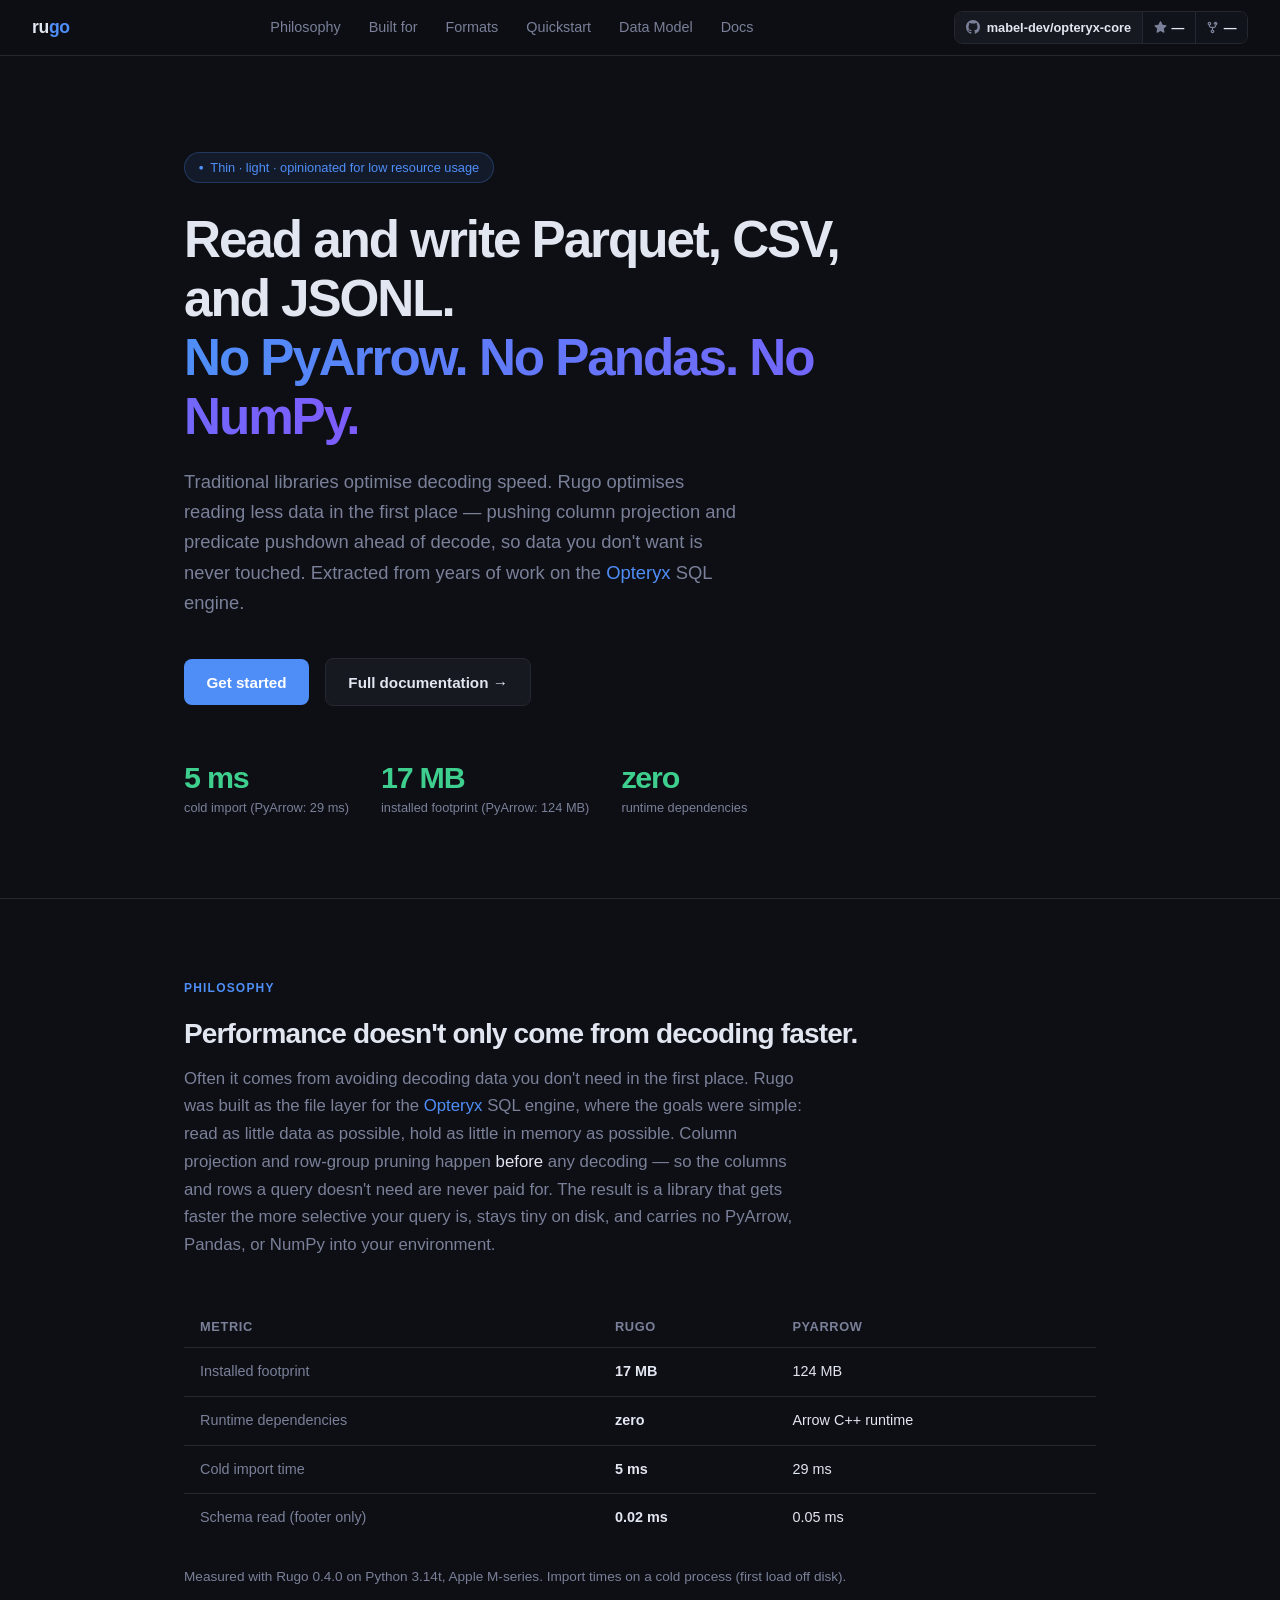
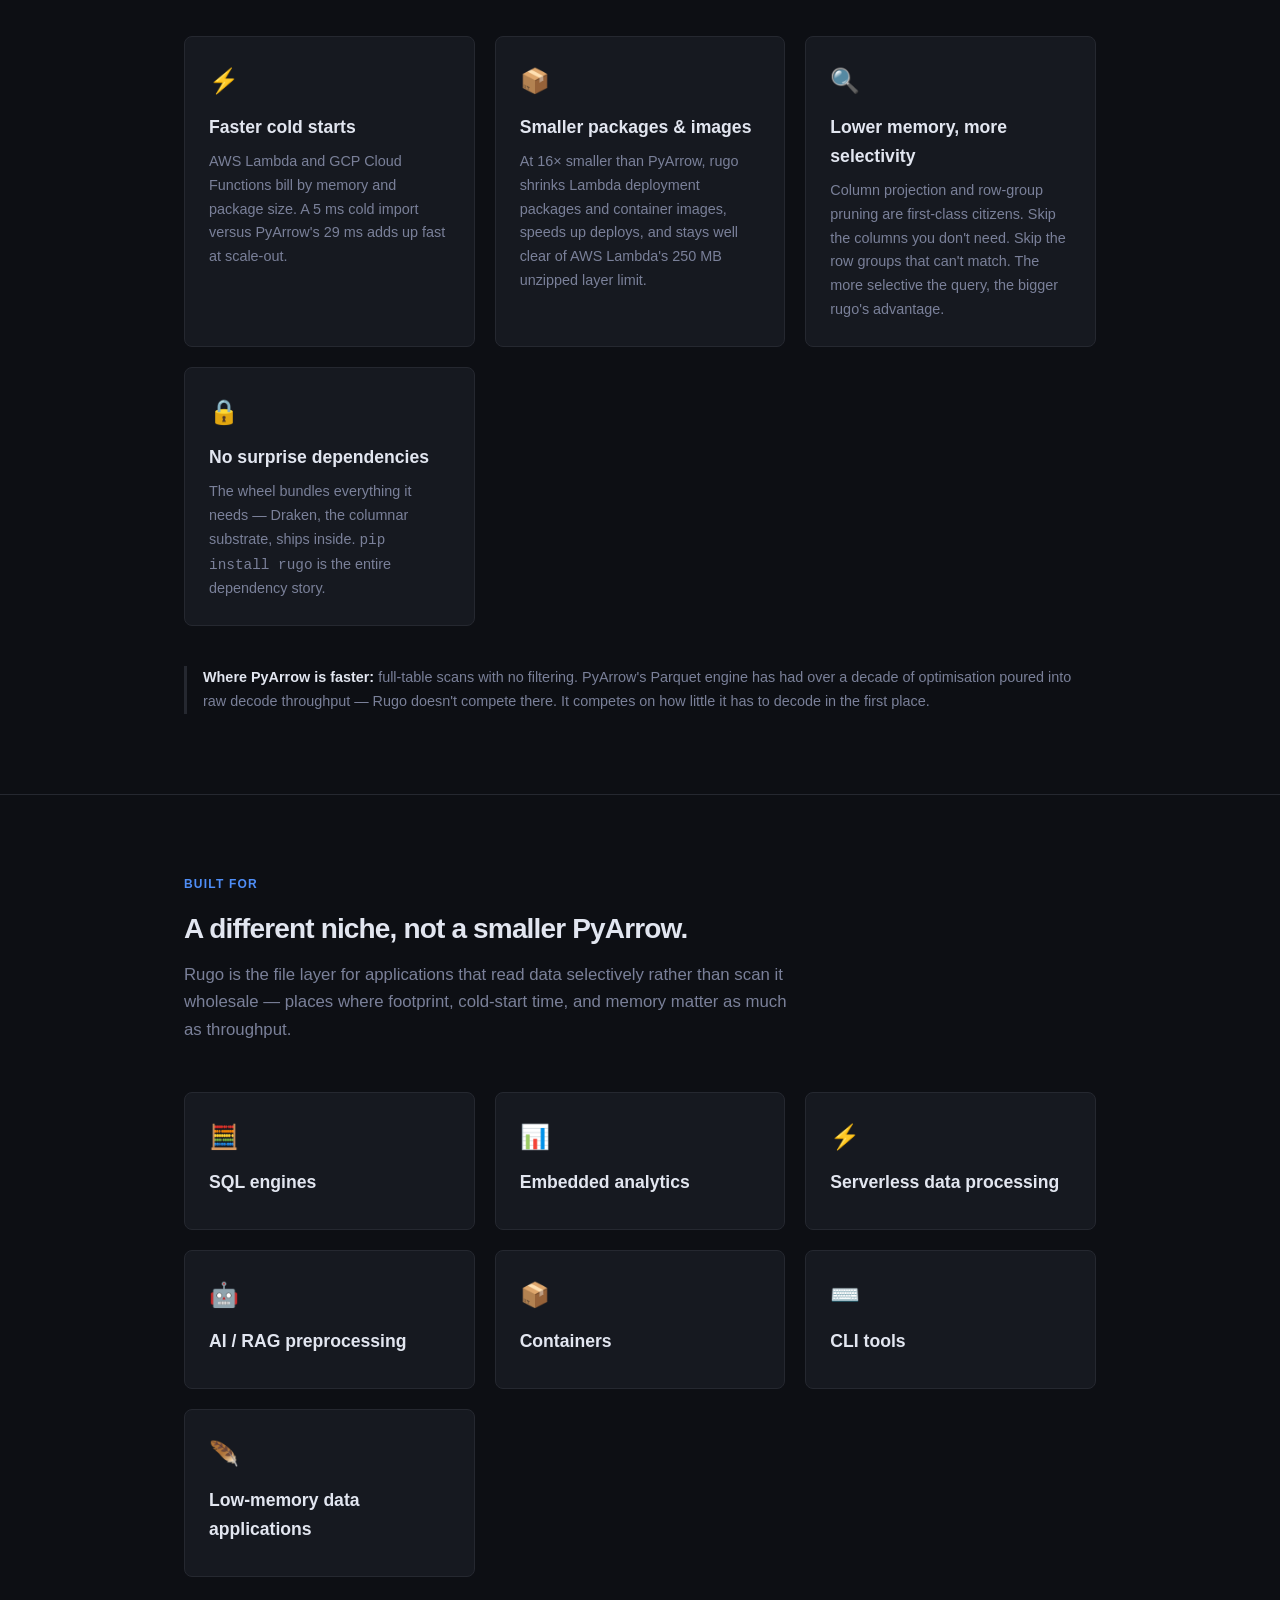
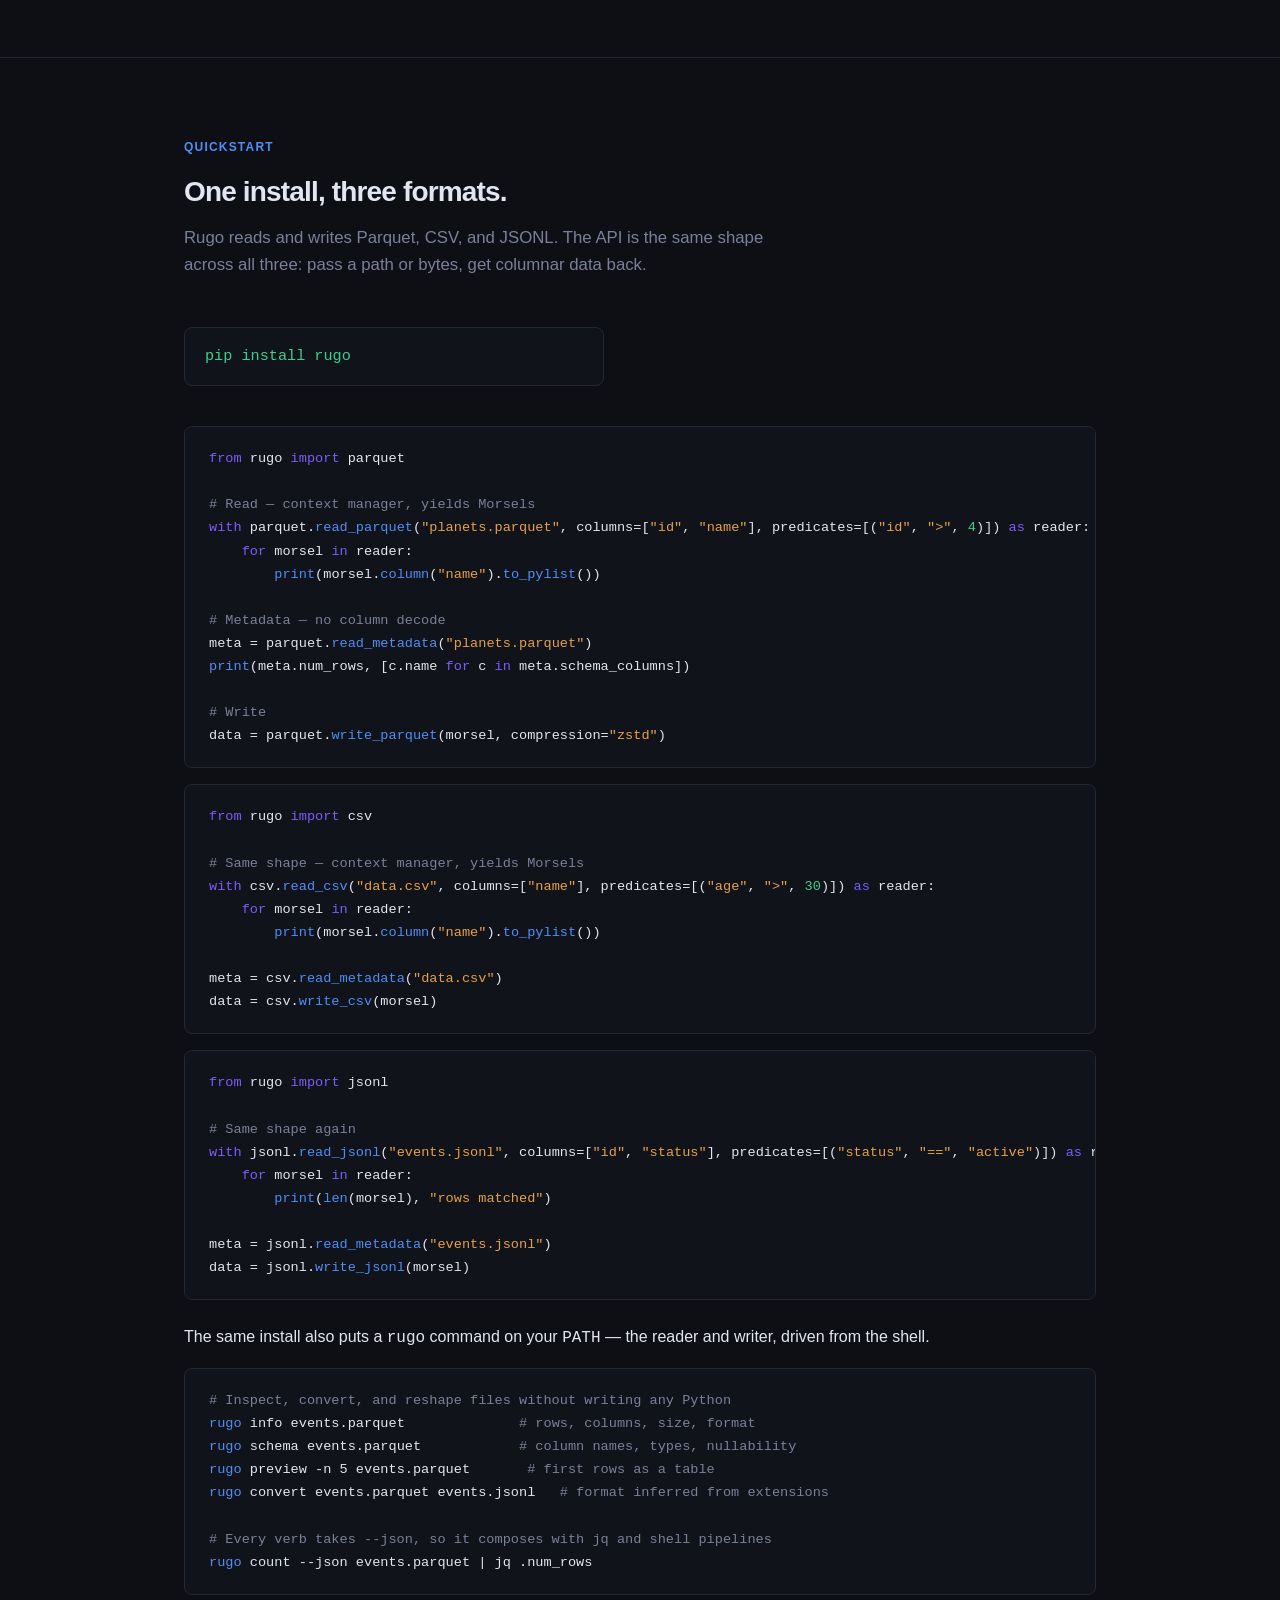
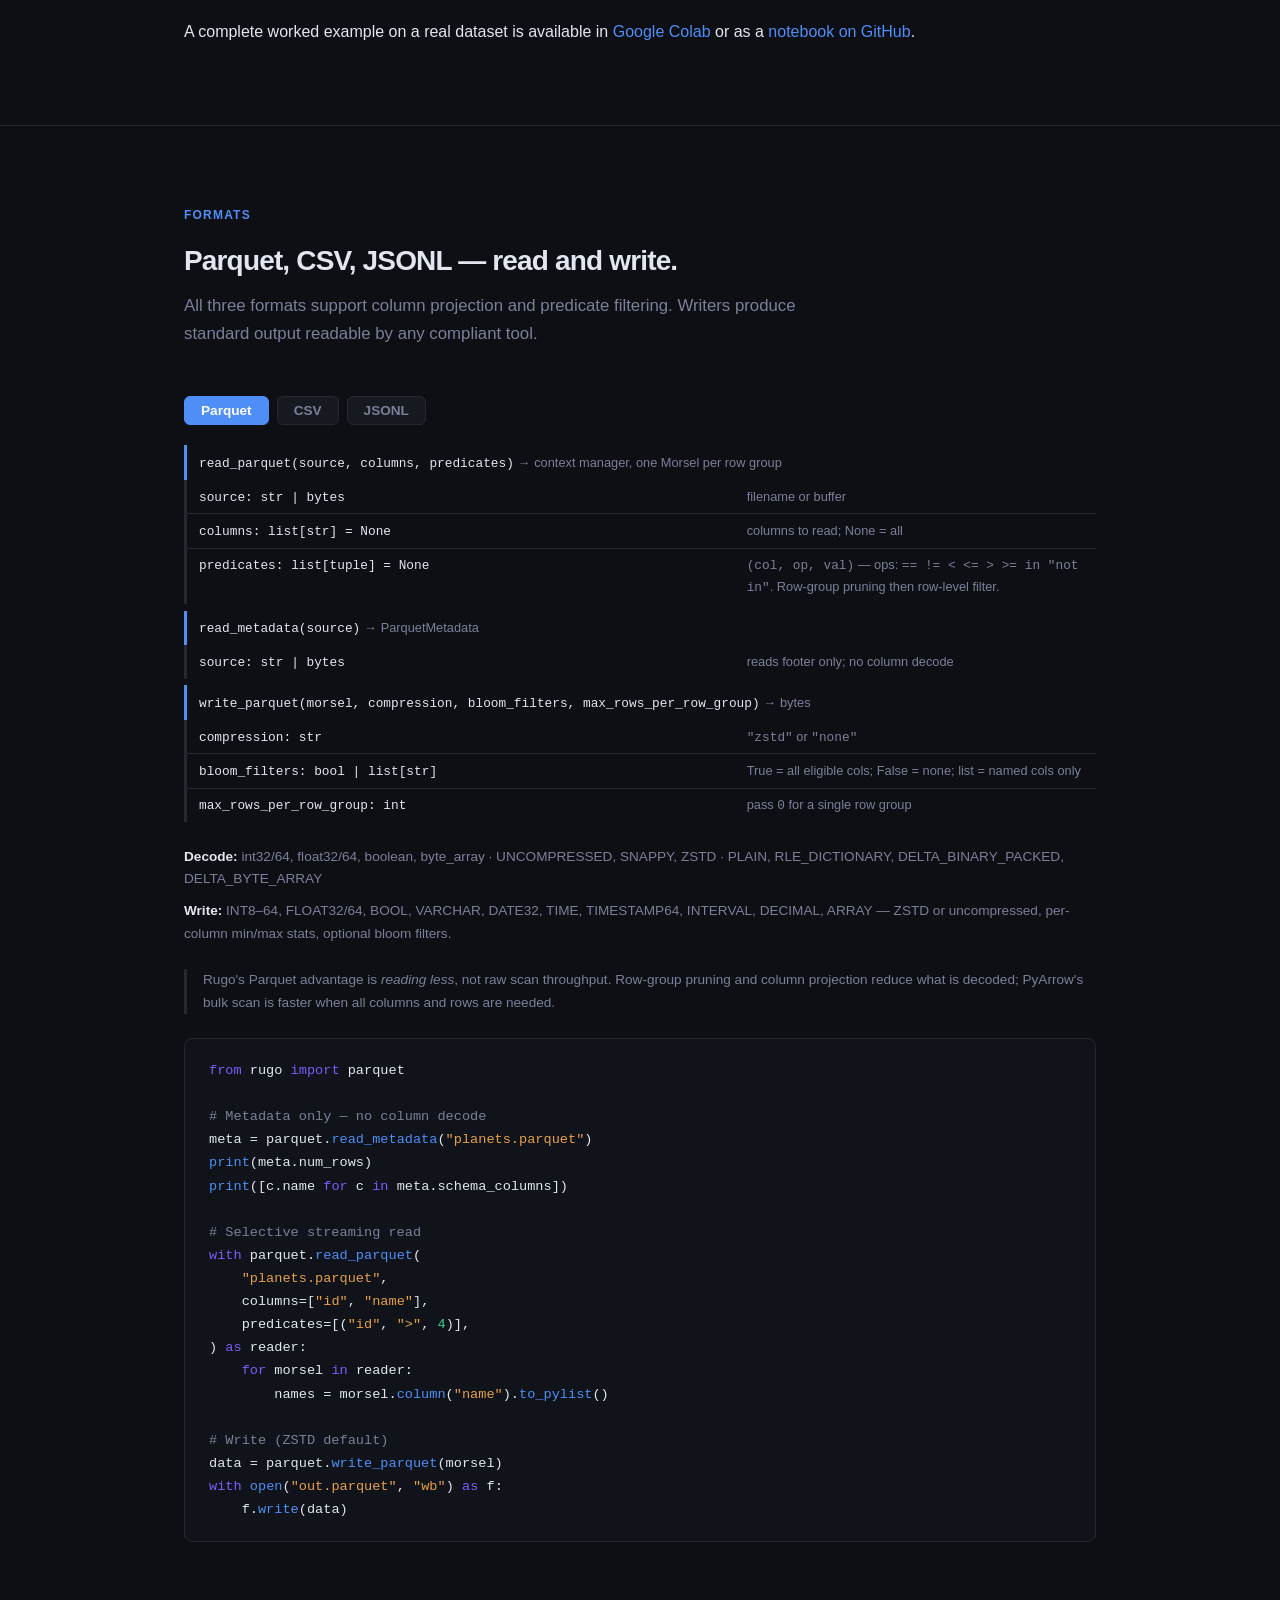
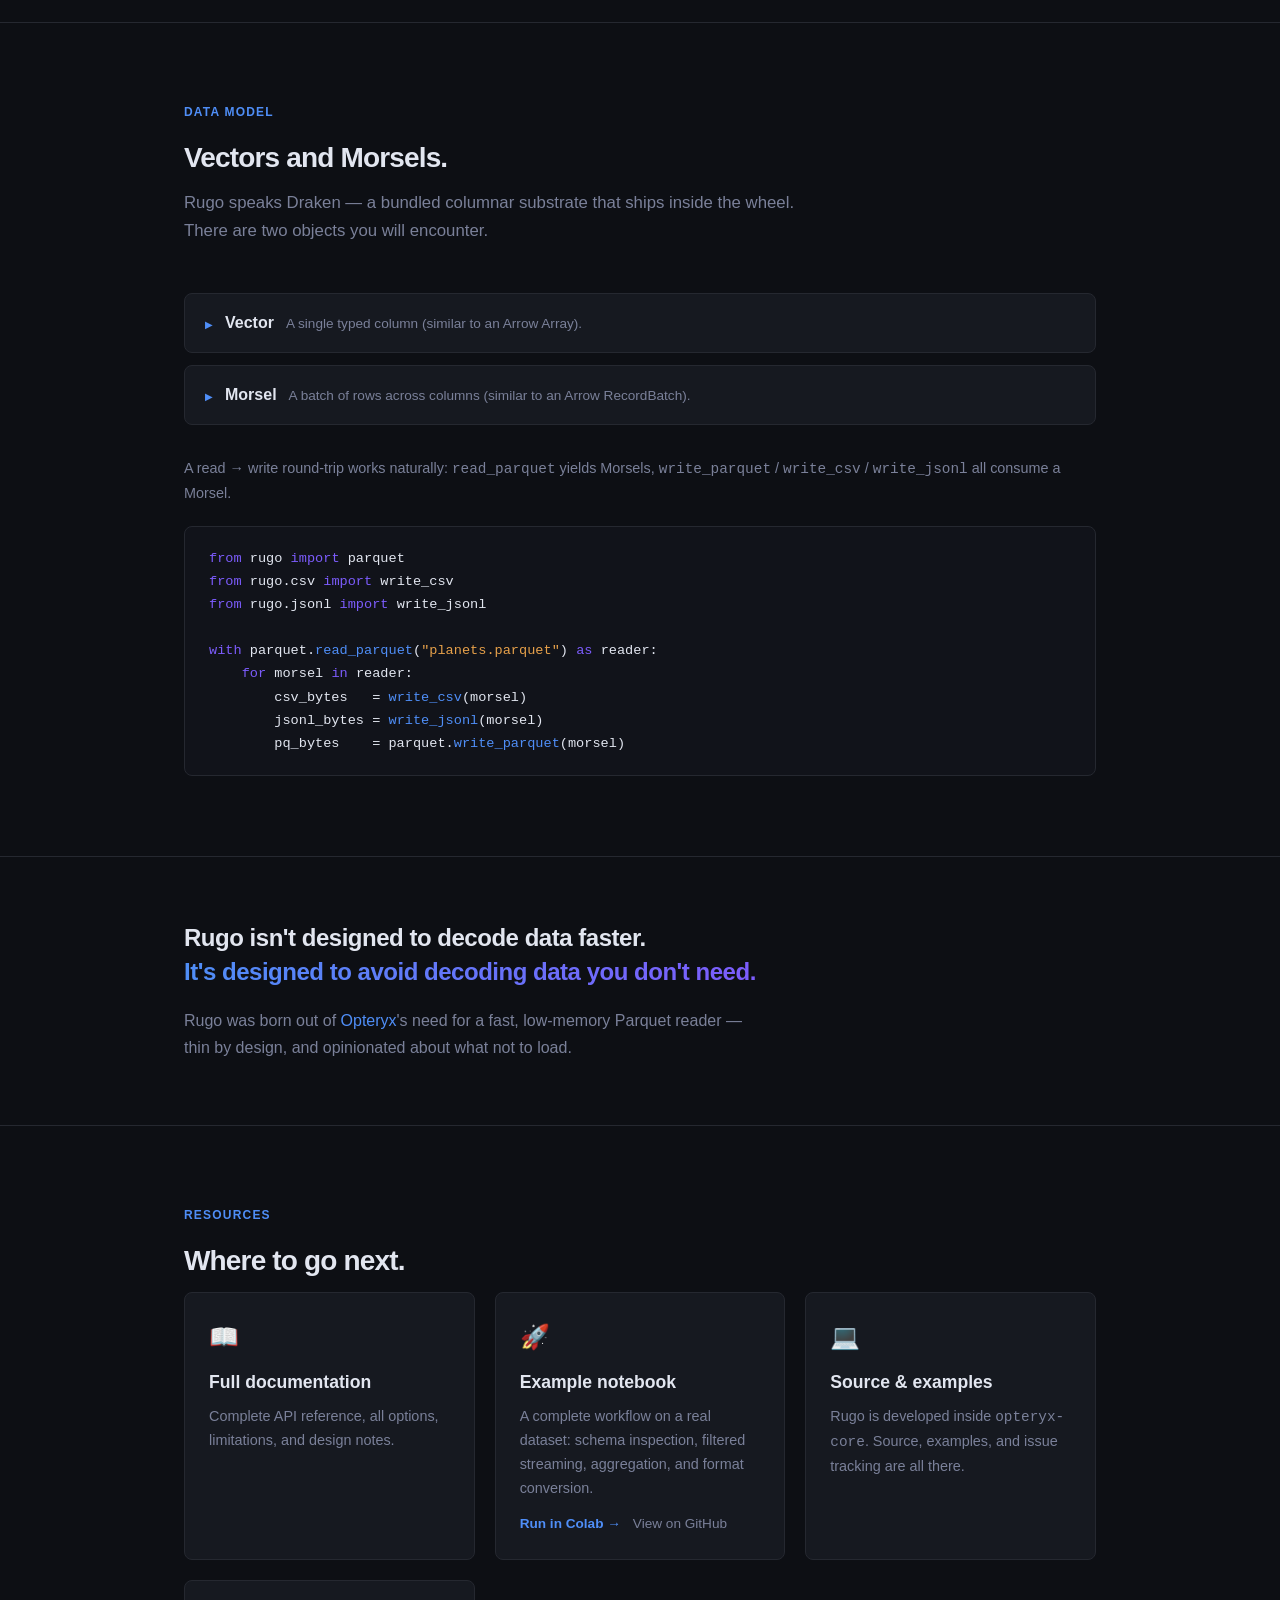
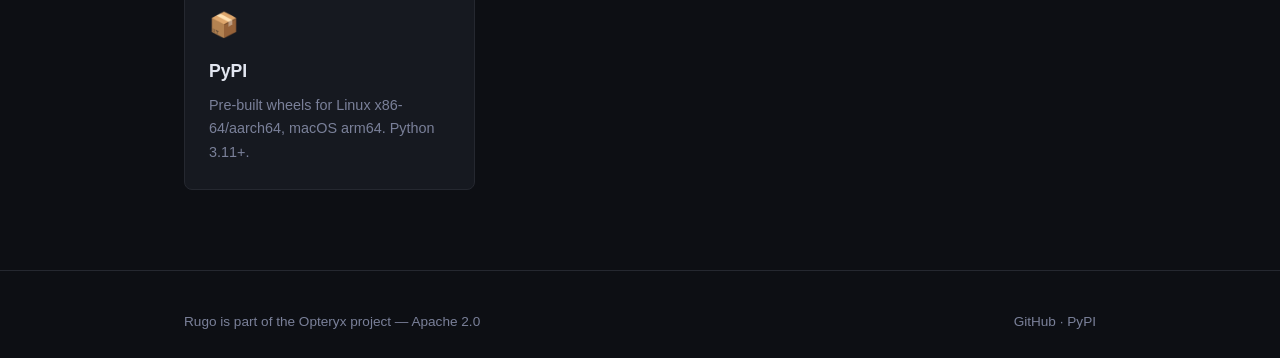
==== commit 3b0ef7d0: "Document `rugo` CLI commands for inspecting and converting data" ====
--- a/docs/index.html
+++ b/docs/index.html
@@ -922,6 +922,20 @@
 data = jsonl.<span class="f">write_jsonl</span>(morsel)</pre>
 
                 <p style="margin-top: 1.5rem">
+                    The same install also puts a <code>rugo</code> command on your
+                    <code>PATH</code> — the reader and writer, driven from the shell.
+                </p>
+
+                <pre style="margin-top: 1rem"><span class="c"># Inspect, convert, and reshape files without writing any Python</span>
+<span class="f">rugo</span> info events.parquet              <span class="c"># rows, columns, size, format</span>
+<span class="f">rugo</span> schema events.parquet            <span class="c"># column names, types, nullability</span>
+<span class="f">rugo</span> preview -n 5 events.parquet       <span class="c"># first rows as a table</span>
+<span class="f">rugo</span> convert events.parquet events.jsonl   <span class="c"># format inferred from extensions</span>
+
+<span class="c"># Every verb takes --json, so it composes with jq and shell pipelines</span>
+<span class="f">rugo</span> count --json events.parquet | jq .num_rows</pre>
+
+                <p style="margin-top: 1.5rem">
                     A complete worked example on a real dataset is available in
                     <a href="https://colab.research.google.com/drive/1EQeN0xB53sFZVOQ_MZiW4-W5-skW3WaX?usp=sharing">Google Colab</a>
                     or as a
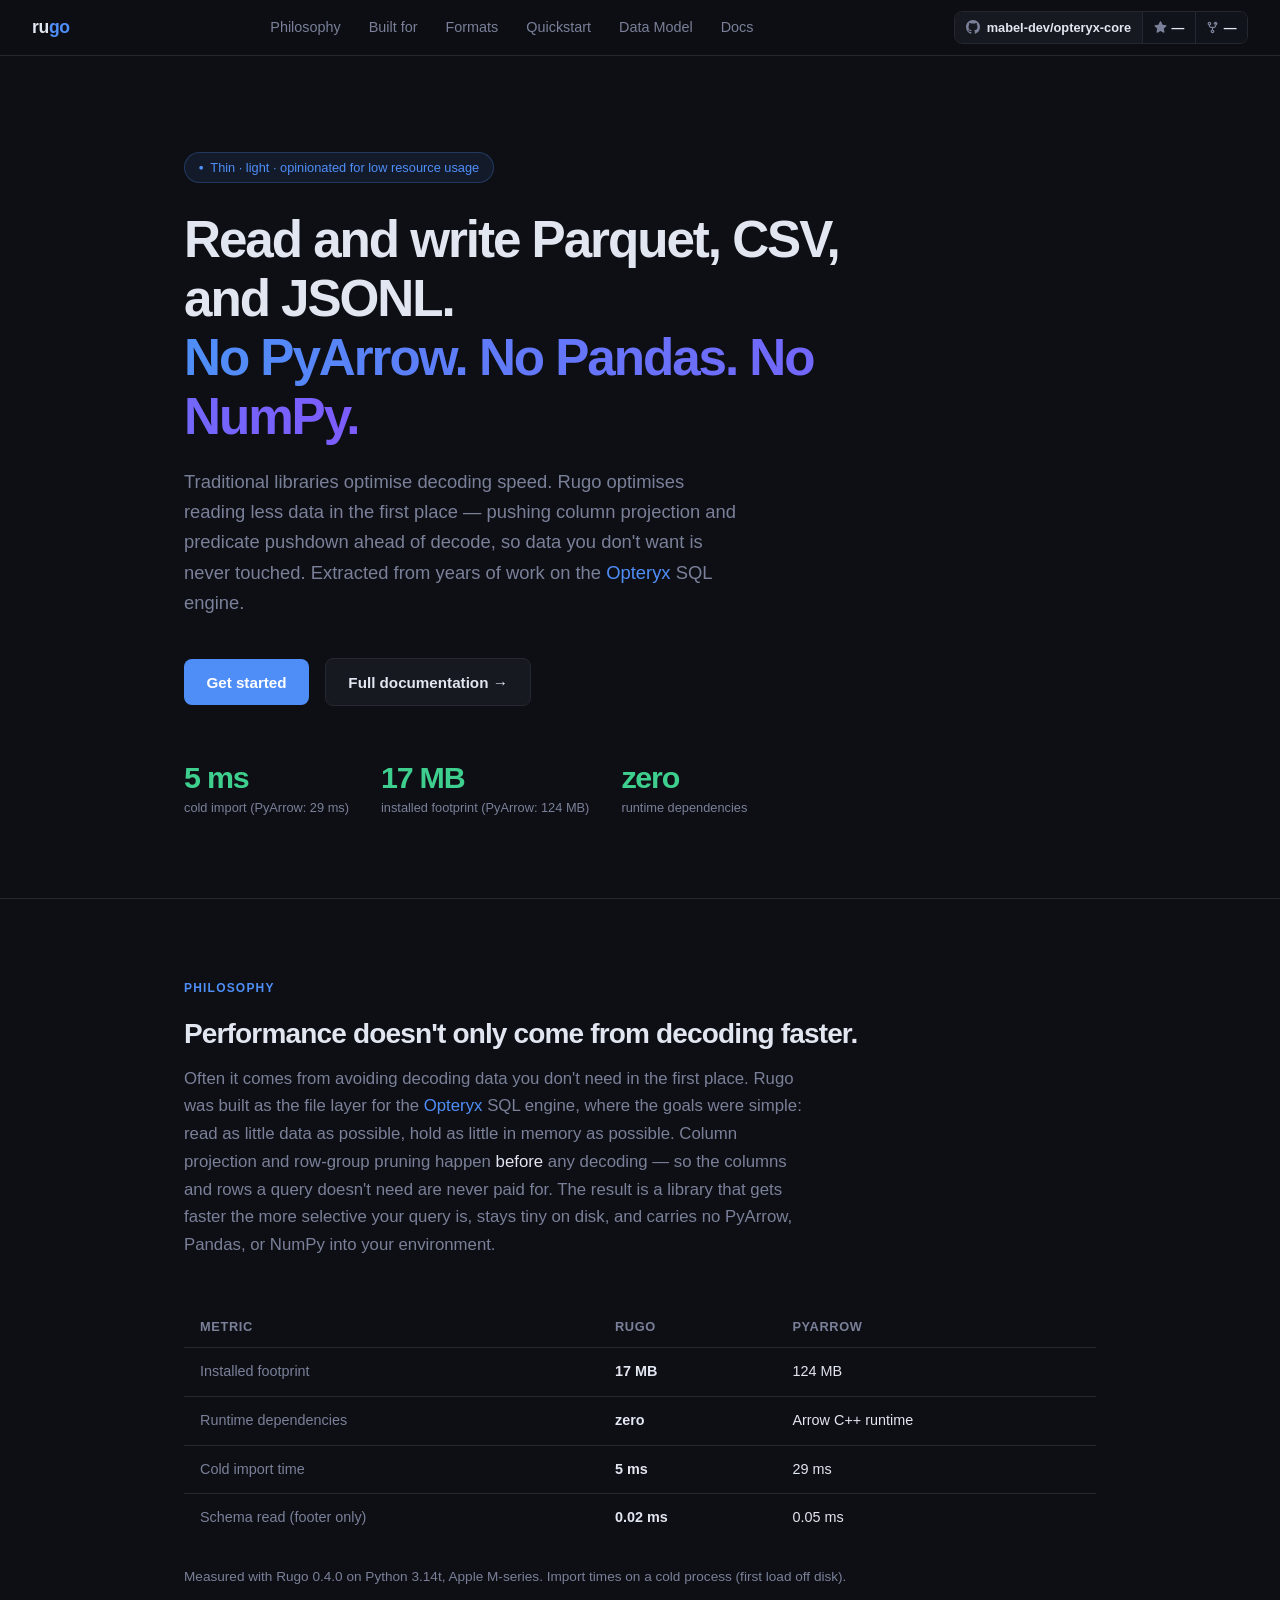
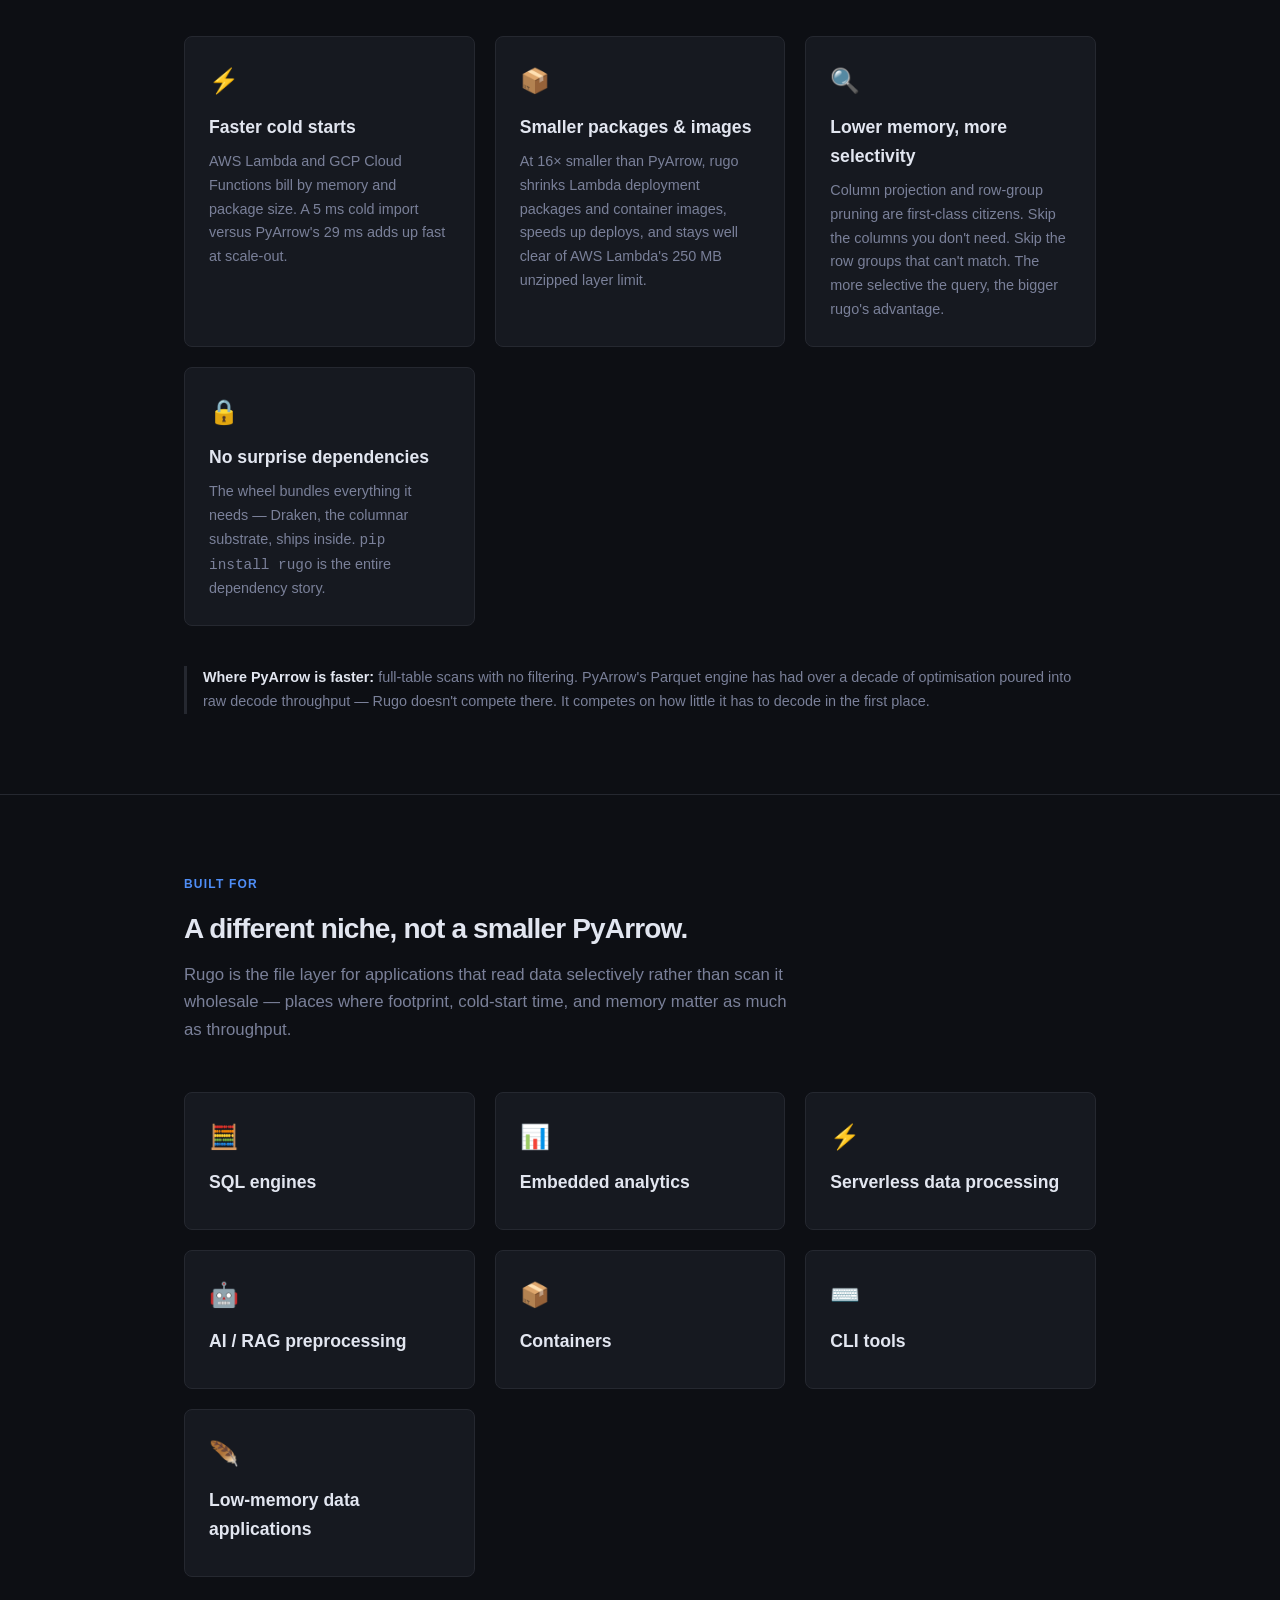
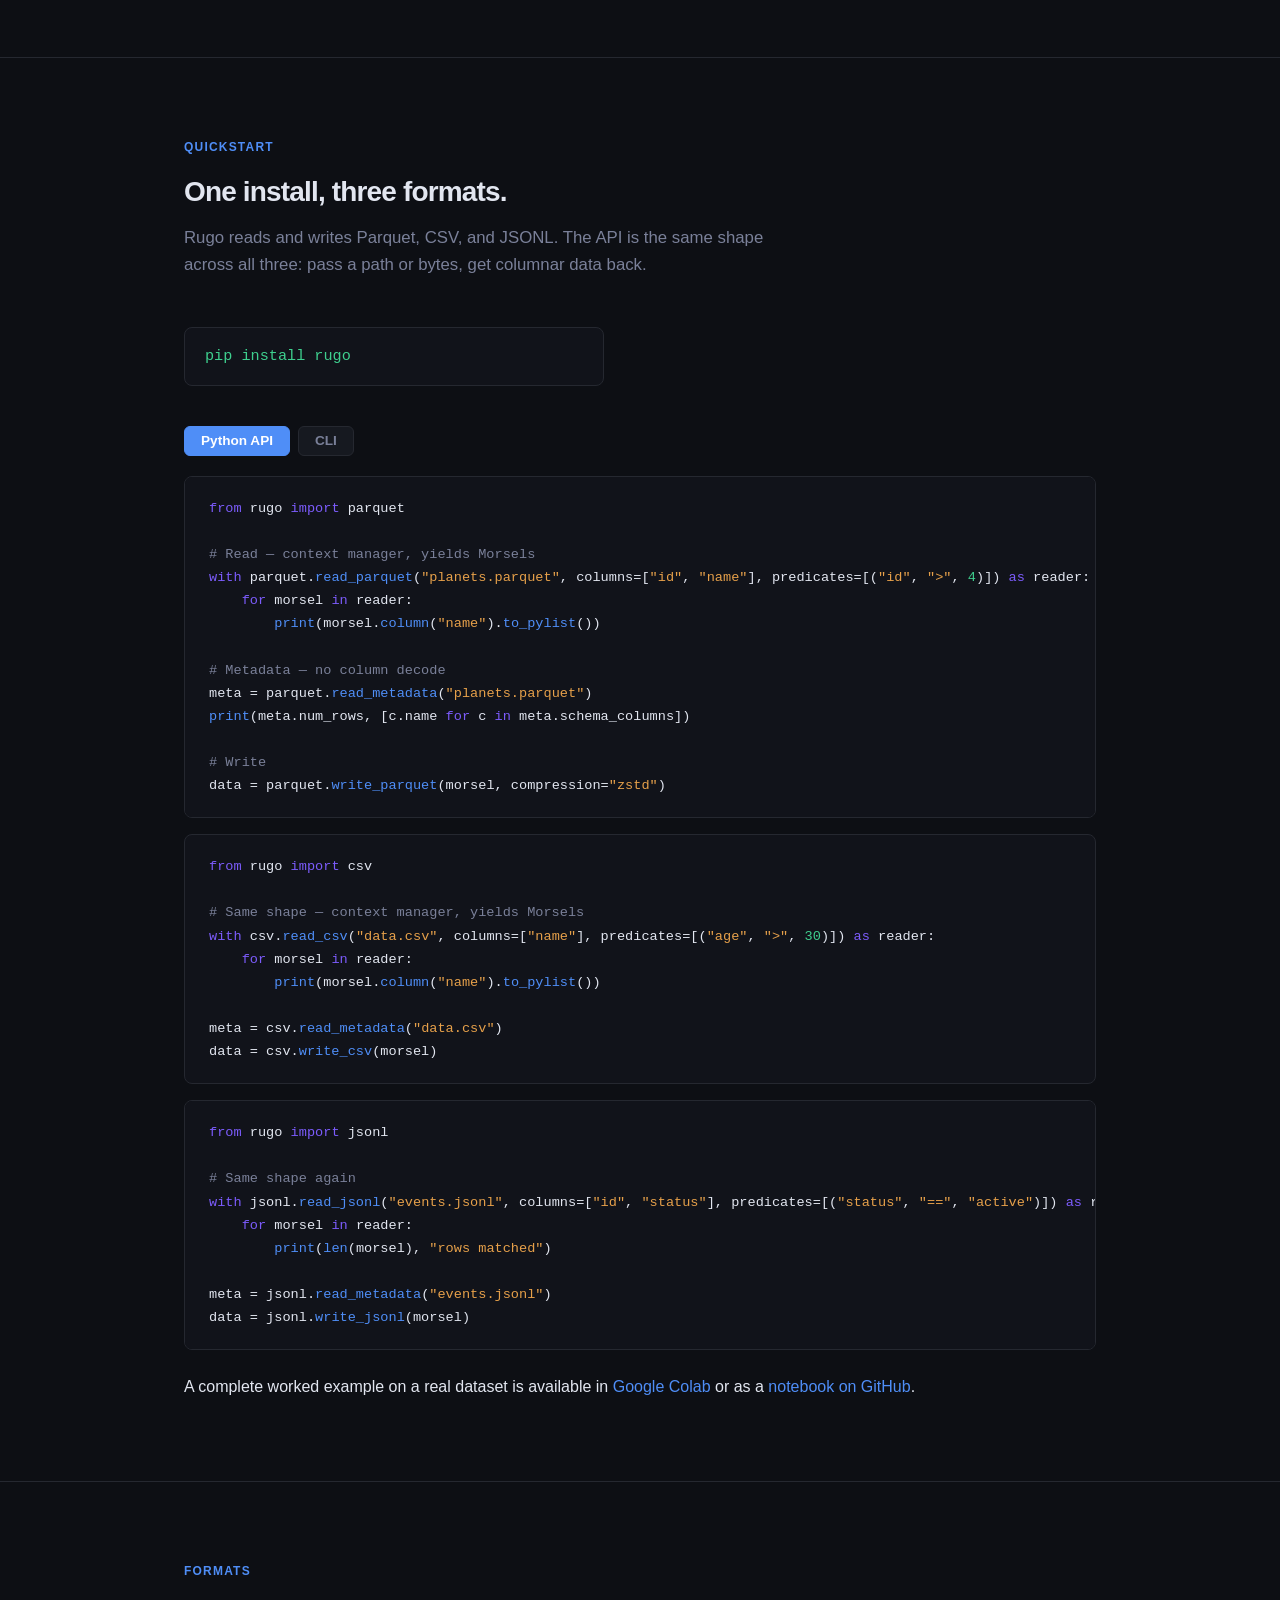
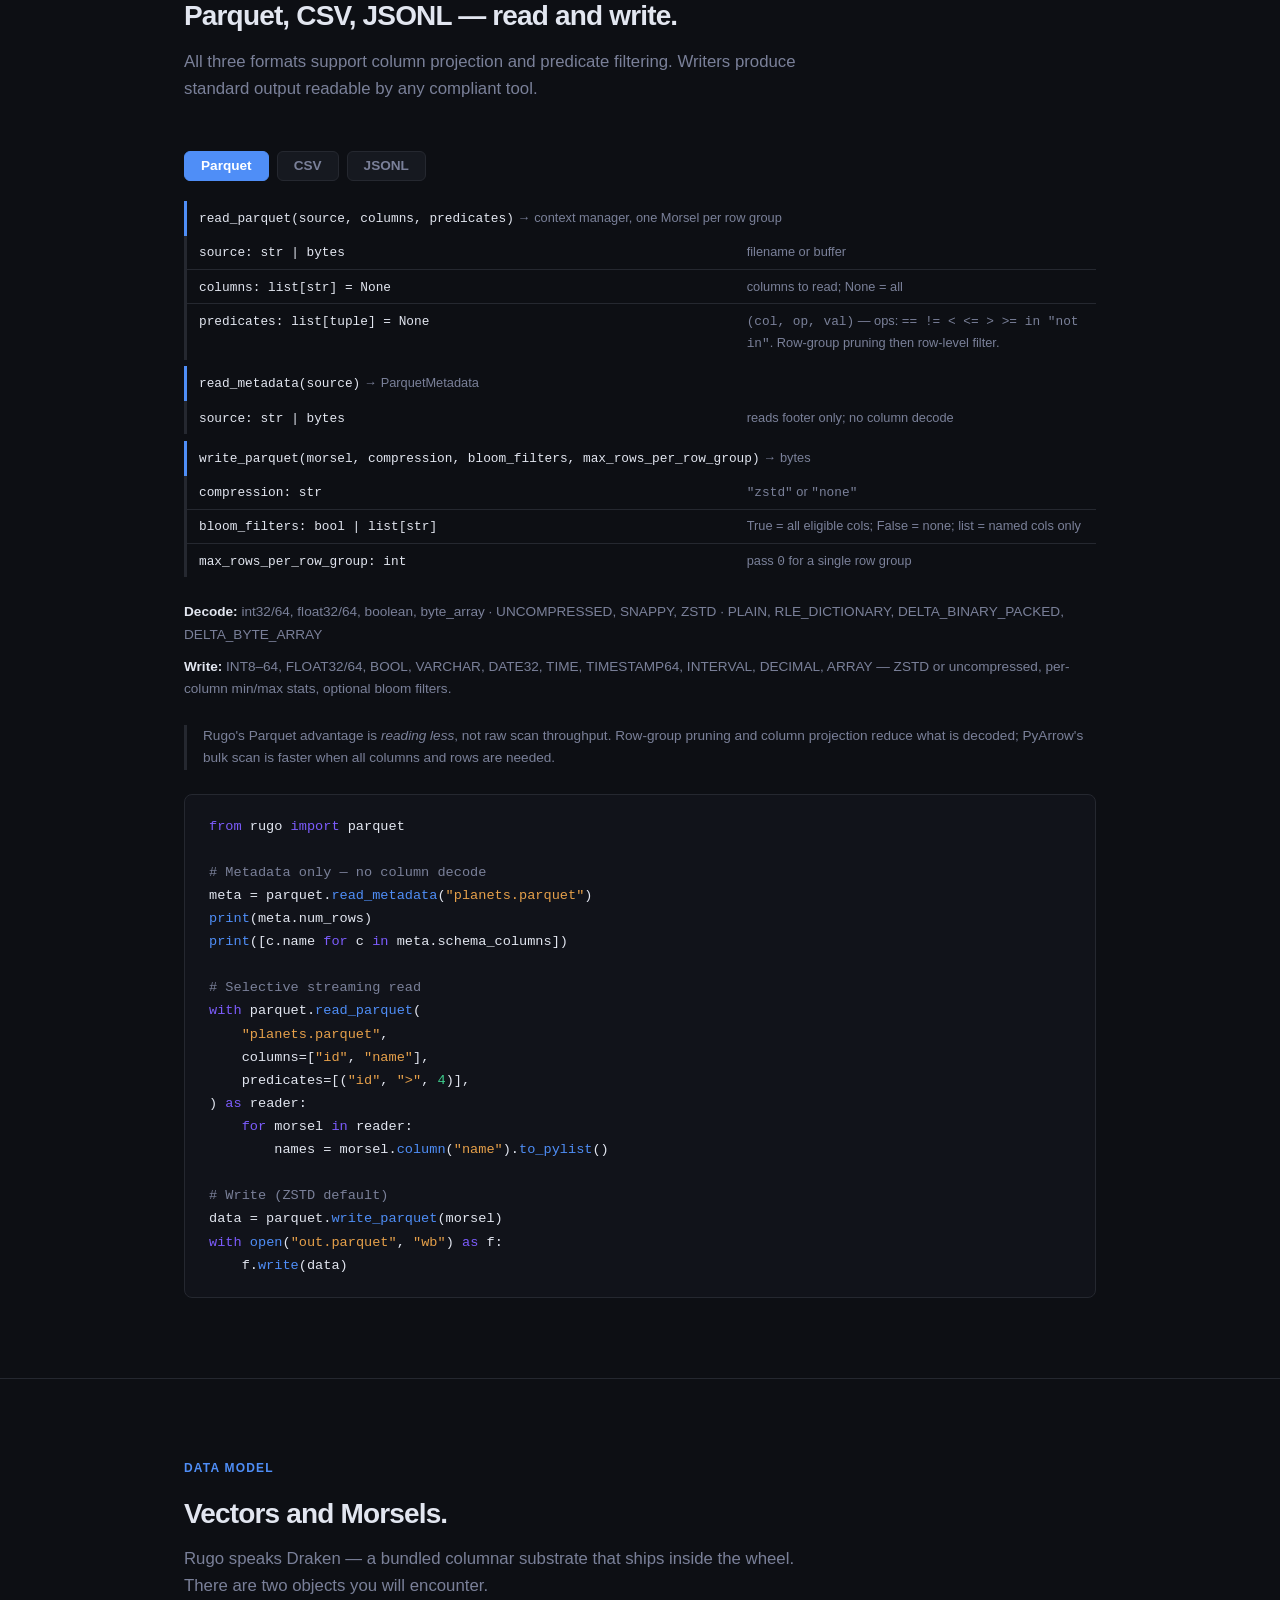
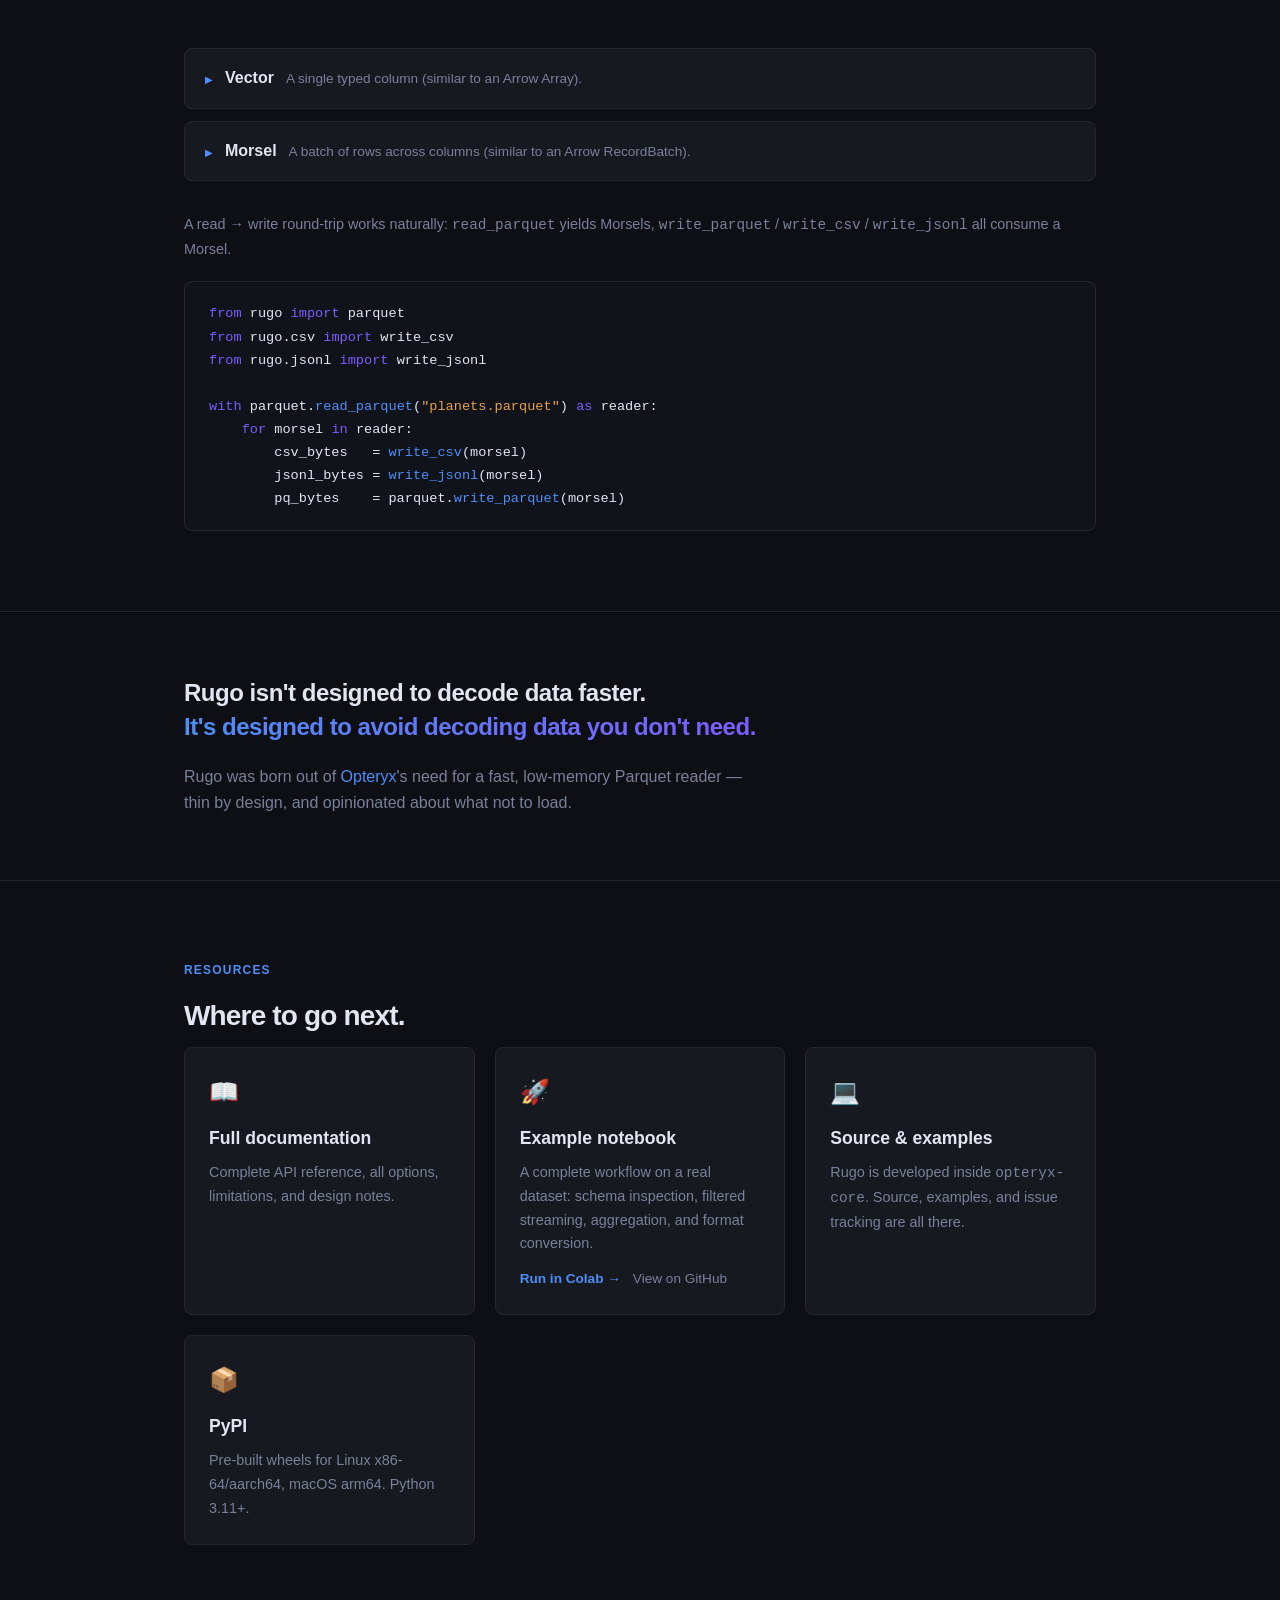
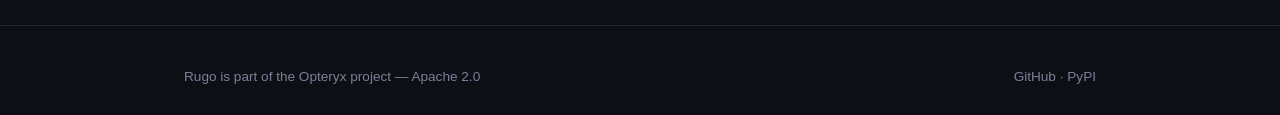
==== commit 27883411: "Update index.html" ====
--- a/docs/index.html
+++ b/docs/index.html
@@ -887,7 +887,16 @@
                     <code>pip install rugo</code>
                 </div>
 
-                <pre><span class="k">from</span> rugo <span class="k">import</span> parquet
+                <div class="tabs">
+                    <button class="tab active" onclick="showTab('python')">
+                        Python API
+                    </button>
+                    <button class="tab" onclick="showTab('cli')">CLI</button>
+                </div>
+
+                <!-- PYTHON API -->
+                <div id="tab-python" class="tab-pane active">
+                    <pre><span class="k">from</span> rugo <span class="k">import</span> parquet
 
 <span class="c"># Read — context manager, yields Morsels</span>
 <span class="k">with</span> parquet.<span class="f">read_parquet</span>(<span class="s">"planets.parquet"</span>, columns=[<span class="s">"id"</span>, <span class="s">"name"</span>], predicates=[(<span class="s">"id"</span>, <span class="s">">"</span>, <span class="n">4</span>)]) <span class="k">as</span> reader:
@@ -901,7 +910,7 @@
 <span class="c"># Write</span>
 data = parquet.<span class="f">write_parquet</span>(morsel, compression=<span class="s">"zstd"</span>)</pre>
 
-                <pre style="margin-top: 1rem"><span class="k">from</span> rugo <span class="k">import</span> csv
+                    <pre style="margin-top: 1rem"><span class="k">from</span> rugo <span class="k">import</span> csv
 
 <span class="c"># Same shape — context manager, yields Morsels</span>
 <span class="k">with</span> csv.<span class="f">read_csv</span>(<span class="s">"data.csv"</span>, columns=[<span class="s">"name"</span>], predicates=[(<span class="s">"age"</span>, <span class="s">">"</span>, <span class="n">30</span>)]) <span class="k">as</span> reader:
@@ -911,7 +920,7 @@
 meta = csv.<span class="f">read_metadata</span>(<span class="s">"data.csv"</span>)
 data = csv.<span class="f">write_csv</span>(morsel)</pre>
 
-                <pre style="margin-top: 1rem"><span class="k">from</span> rugo <span class="k">import</span> jsonl
+                    <pre style="margin-top: 1rem"><span class="k">from</span> rugo <span class="k">import</span> jsonl
 
 <span class="c"># Same shape again</span>
 <span class="k">with</span> jsonl.<span class="f">read_jsonl</span>(<span class="s">"events.jsonl"</span>, columns=[<span class="s">"id"</span>, <span class="s">"status"</span>], predicates=[(<span class="s">"status"</span>, <span class="s">"=="</span>, <span class="s">"active"</span>)]) <span class="k">as</span> reader:
@@ -920,20 +929,32 @@
 
 meta = jsonl.<span class="f">read_metadata</span>(<span class="s">"events.jsonl"</span>)
 data = jsonl.<span class="f">write_jsonl</span>(morsel)</pre>
-
-                <p style="margin-top: 1.5rem">
-                    The same install also puts a <code>rugo</code> command on your
-                    <code>PATH</code> — the reader and writer, driven from the shell.
-                </p>
-
-                <pre style="margin-top: 1rem"><span class="c"># Inspect, convert, and reshape files without writing any Python</span>
+                </div>
+
+                <!-- CLI -->
+                <div id="tab-cli" class="tab-pane">
+                    <p style="margin-bottom: 1rem">
+                        The same install puts a <code>rugo</code> command on your
+                        <code>PATH</code> — the reader and writer, driven from the
+                        shell. Inspect, convert, and reshape files without writing
+                        any Python.
+                    </p>
+
+                    <pre><span class="c"># Look at a file</span>
 <span class="f">rugo</span> info events.parquet              <span class="c"># rows, columns, size, format</span>
 <span class="f">rugo</span> schema events.parquet            <span class="c"># column names, types, nullability</span>
 <span class="f">rugo</span> preview -n 5 events.parquet       <span class="c"># first rows as a table</span>
+<span class="f">rugo</span> describe events.parquet          <span class="c"># per-column null counts, min/max</span></pre>
+
+                    <pre style="margin-top: 1rem"><span class="c"># Reshape and move data between formats</span>
 <span class="f">rugo</span> convert events.parquet events.jsonl   <span class="c"># format inferred from extensions</span>
-
-<span class="c"># Every verb takes --json, so it composes with jq and shell pipelines</span>
+<span class="f">rugo</span> merge part-*.parquet all.parquet      <span class="c"># concatenate schema-identical files</span>
+<span class="f">rugo</span> split --rows 100000 big.parquet       <span class="c"># chunk into smaller files</span>
+<span class="f">rugo</span> diff before.parquet after.parquet     <span class="c"># schema differences</span></pre>
+
+                    <pre style="margin-top: 1rem"><span class="c"># Every verb takes --json, so it composes with jq and shell pipelines</span>
 <span class="f">rugo</span> count --json events.parquet | jq .num_rows</pre>
+                </div>
 
                 <p style="margin-top: 1.5rem">
                     A complete worked example on a real dataset is available in
@@ -1369,14 +1390,18 @@
                 .catch(() => {});
 
             function showTab(name) {
-                document
+                // Scope to the clicked button's section so independent tab
+                // groups (Quickstart, Formats) don't clear each other.
+                const btn = event.target;
+                const scope = btn.closest("section") || document;
+                scope
                     .querySelectorAll(".tab")
                     .forEach((t) => t.classList.remove("active"));
-                document
+                scope
                     .querySelectorAll(".tab-pane")
                     .forEach((p) => p.classList.remove("active"));
                 document.getElementById("tab-" + name).classList.add("active");
-                event.target.classList.add("active");
+                btn.classList.add("active");
             }
         </script>
     </body>
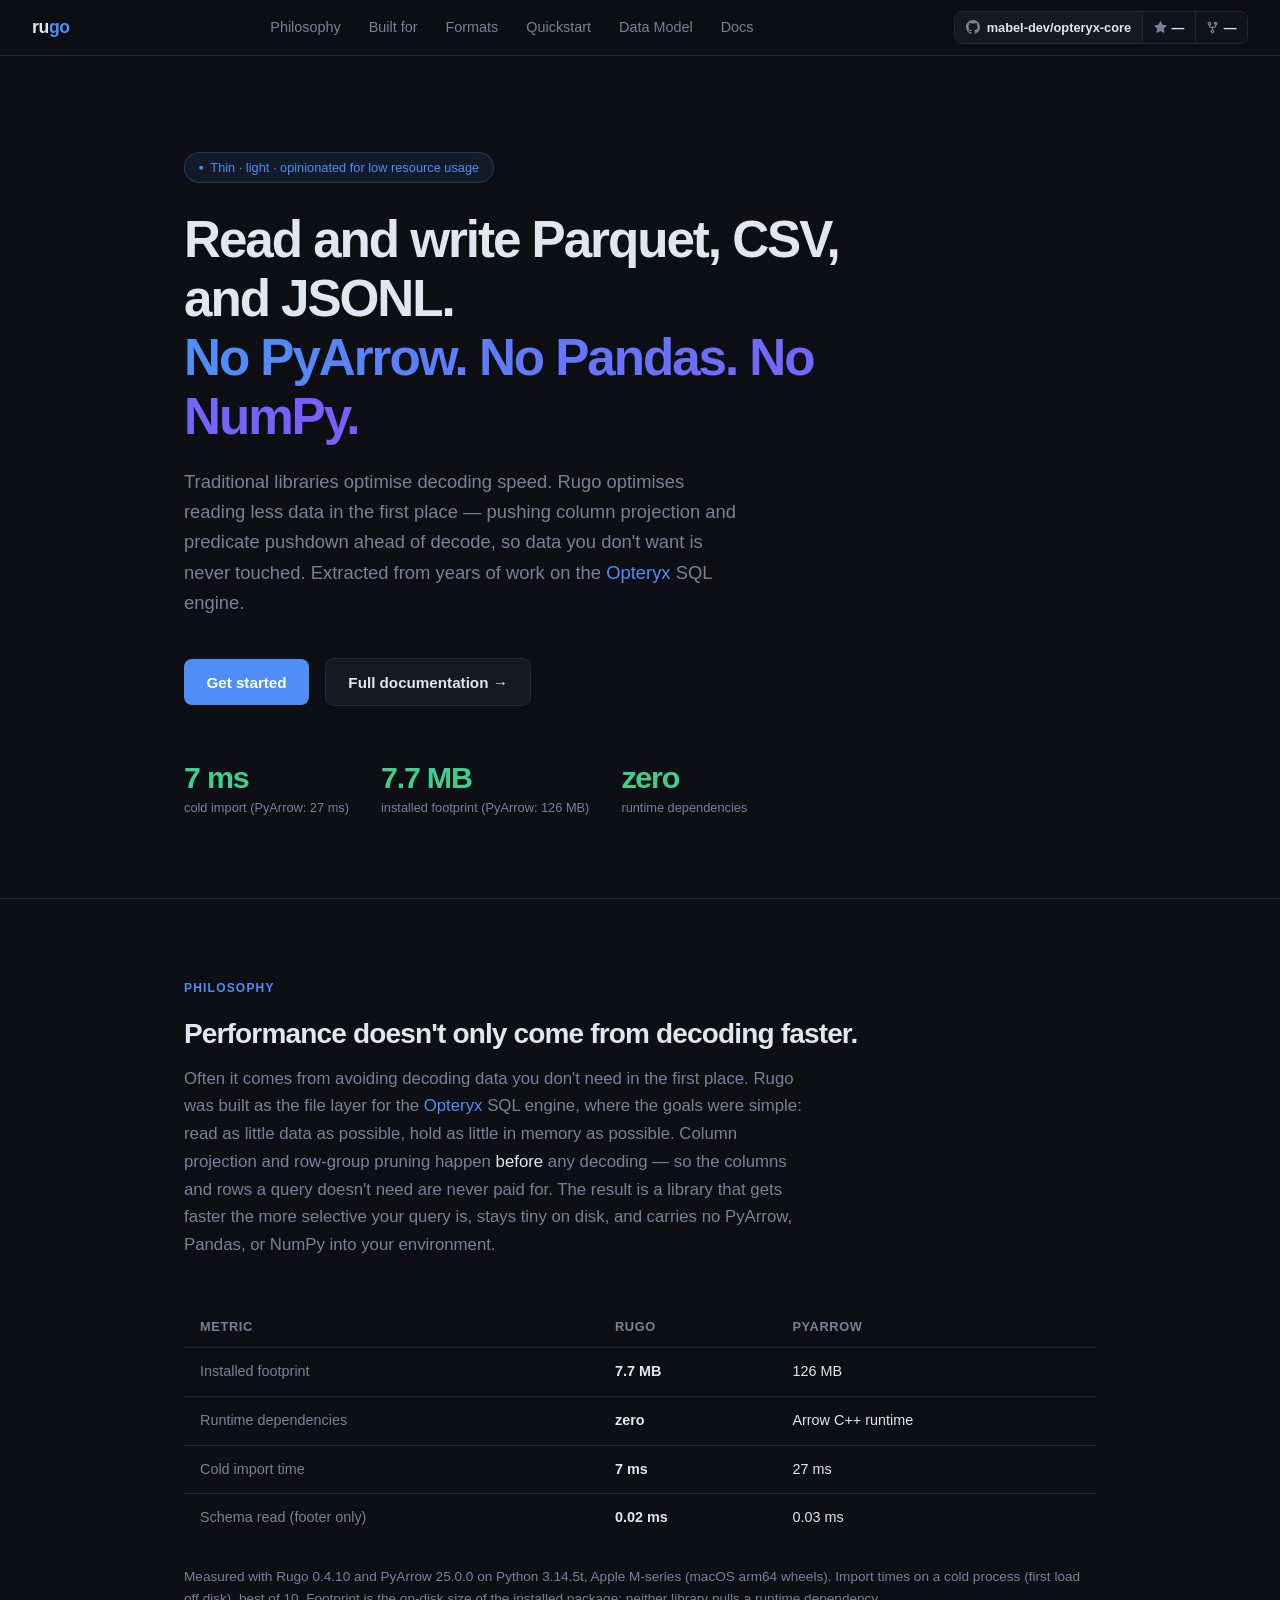
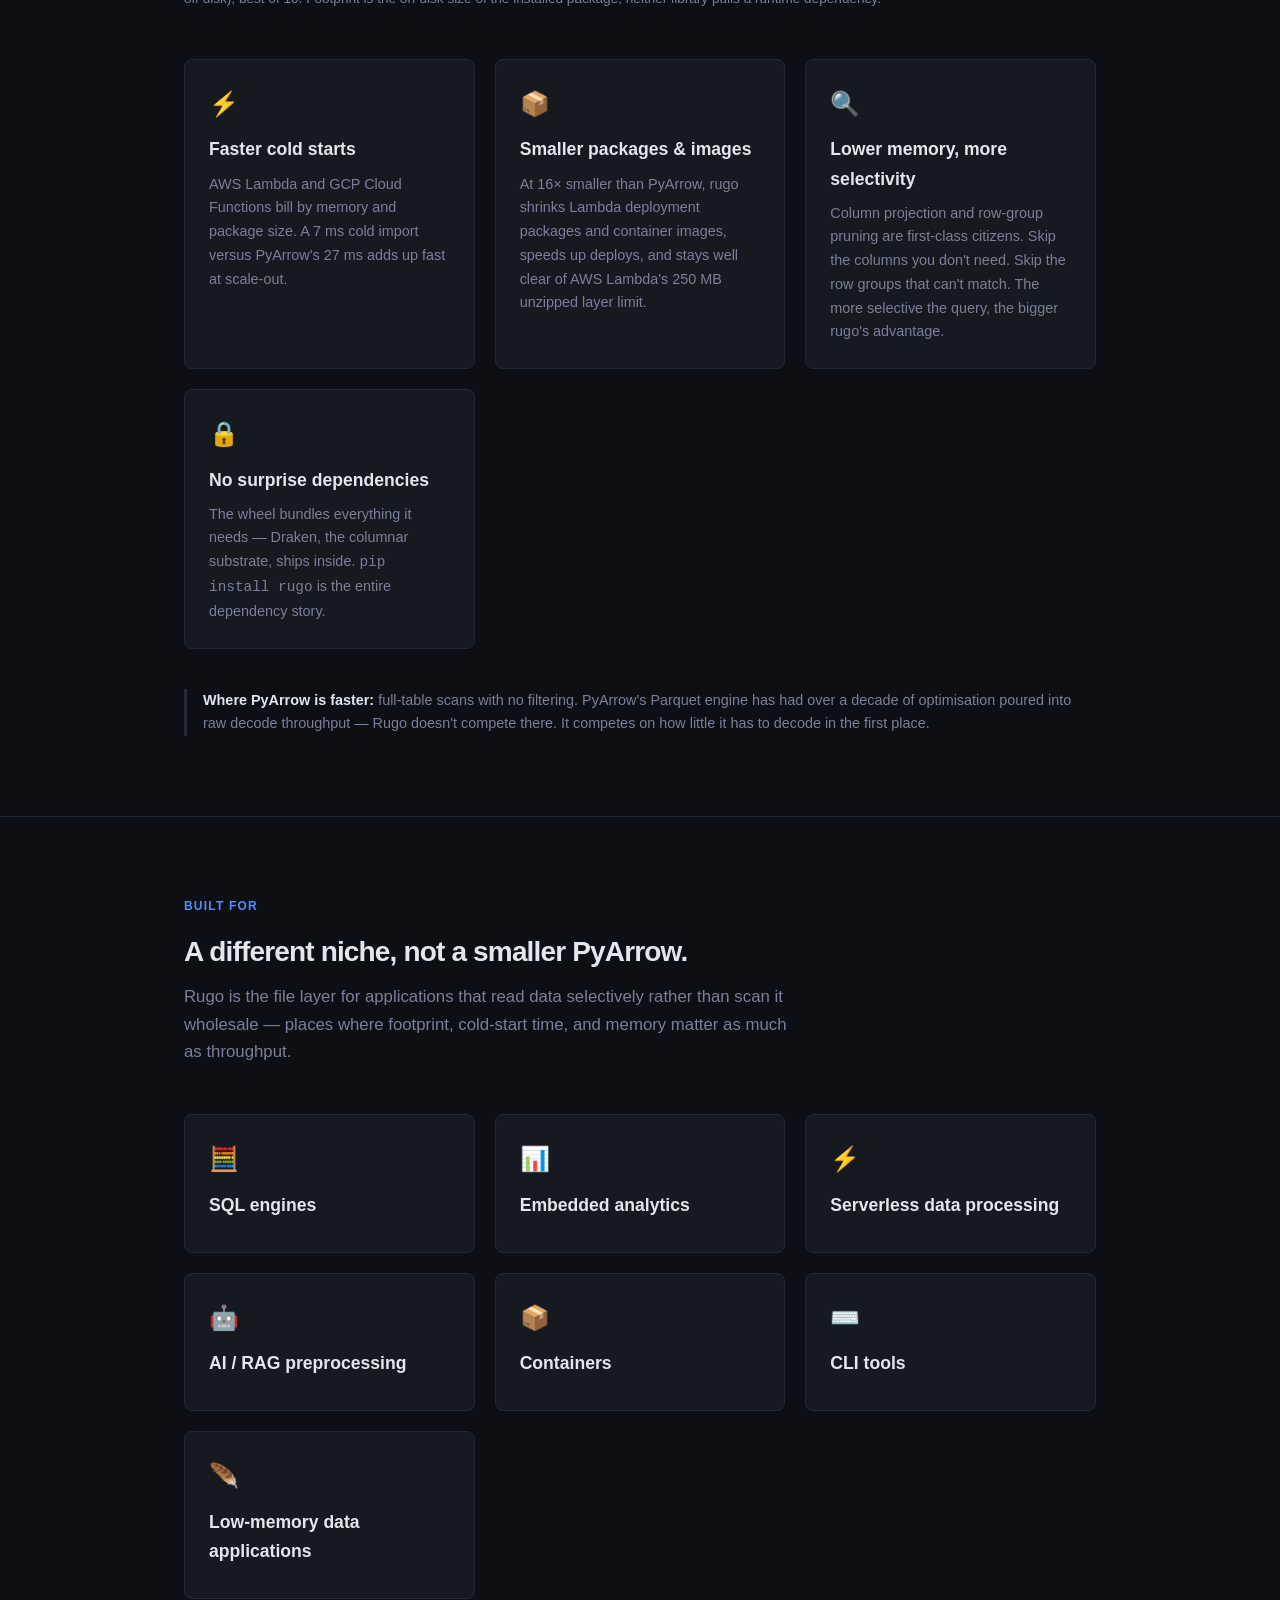
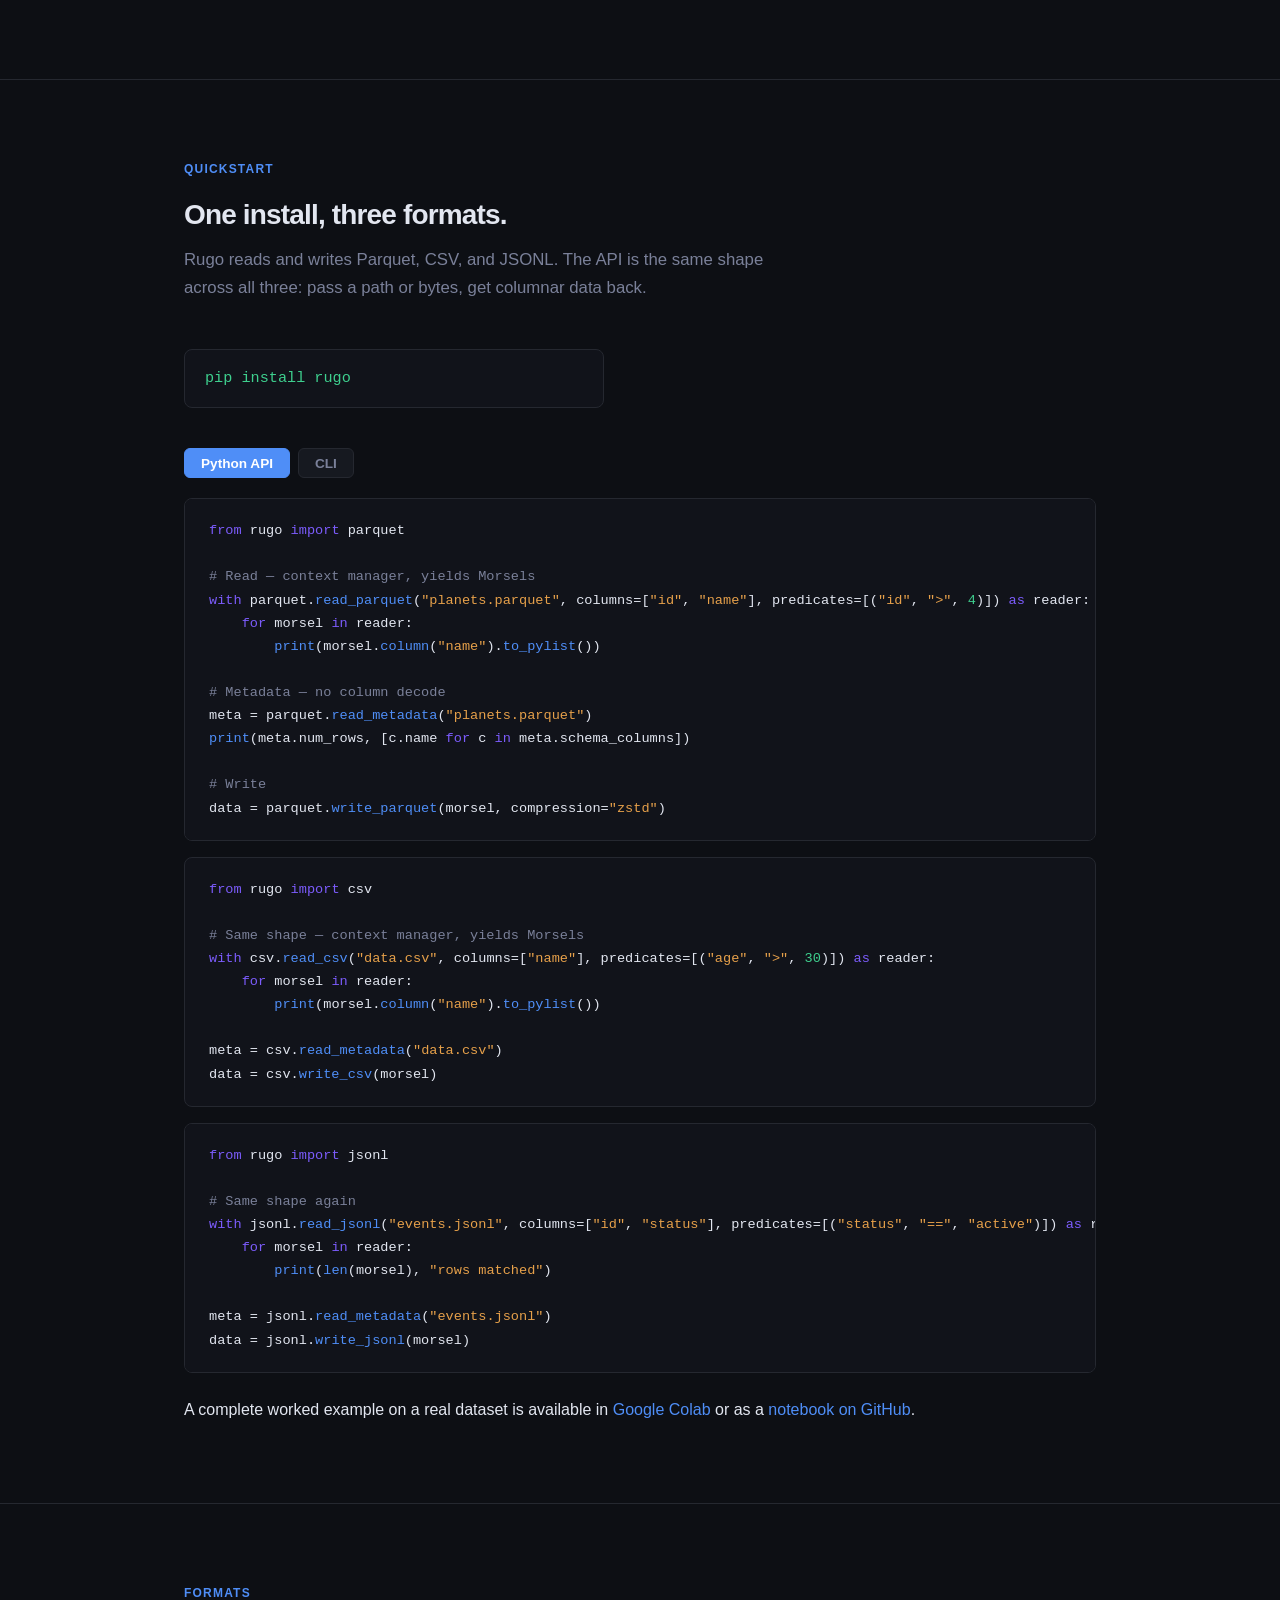
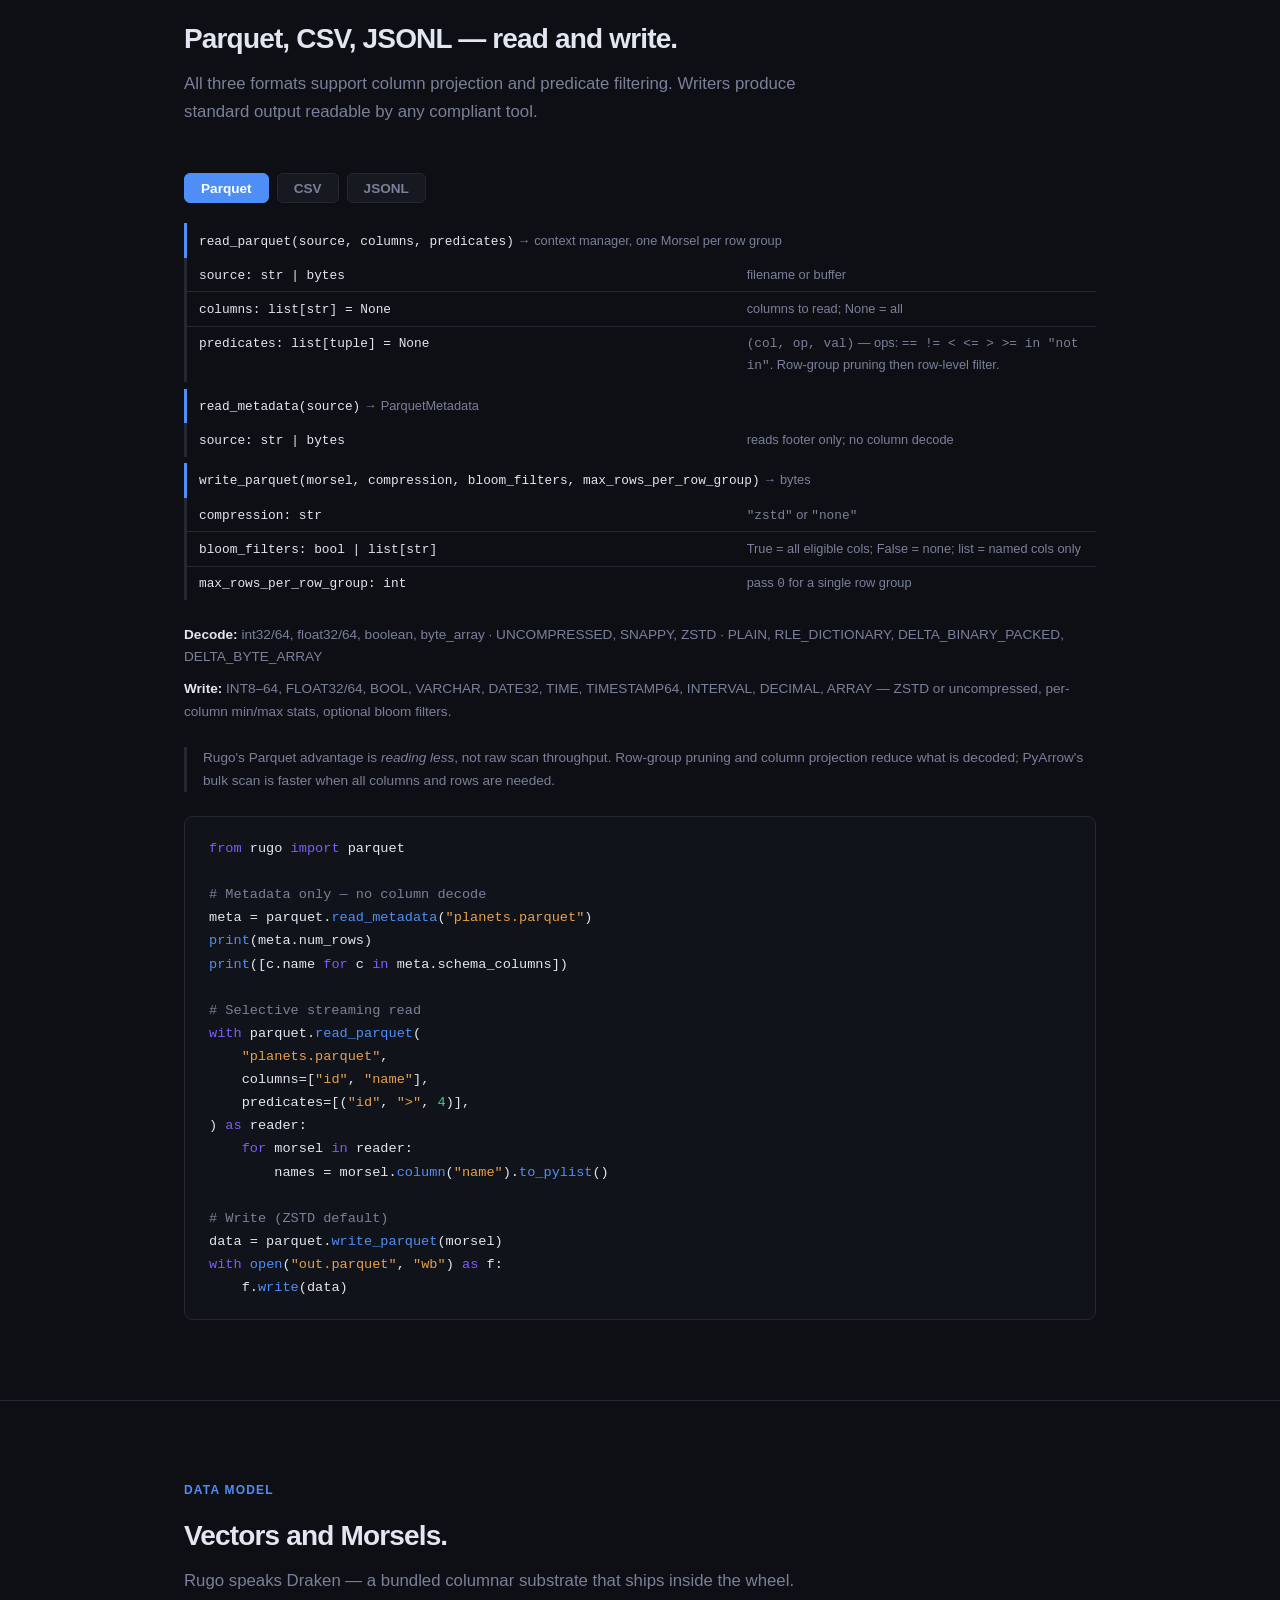
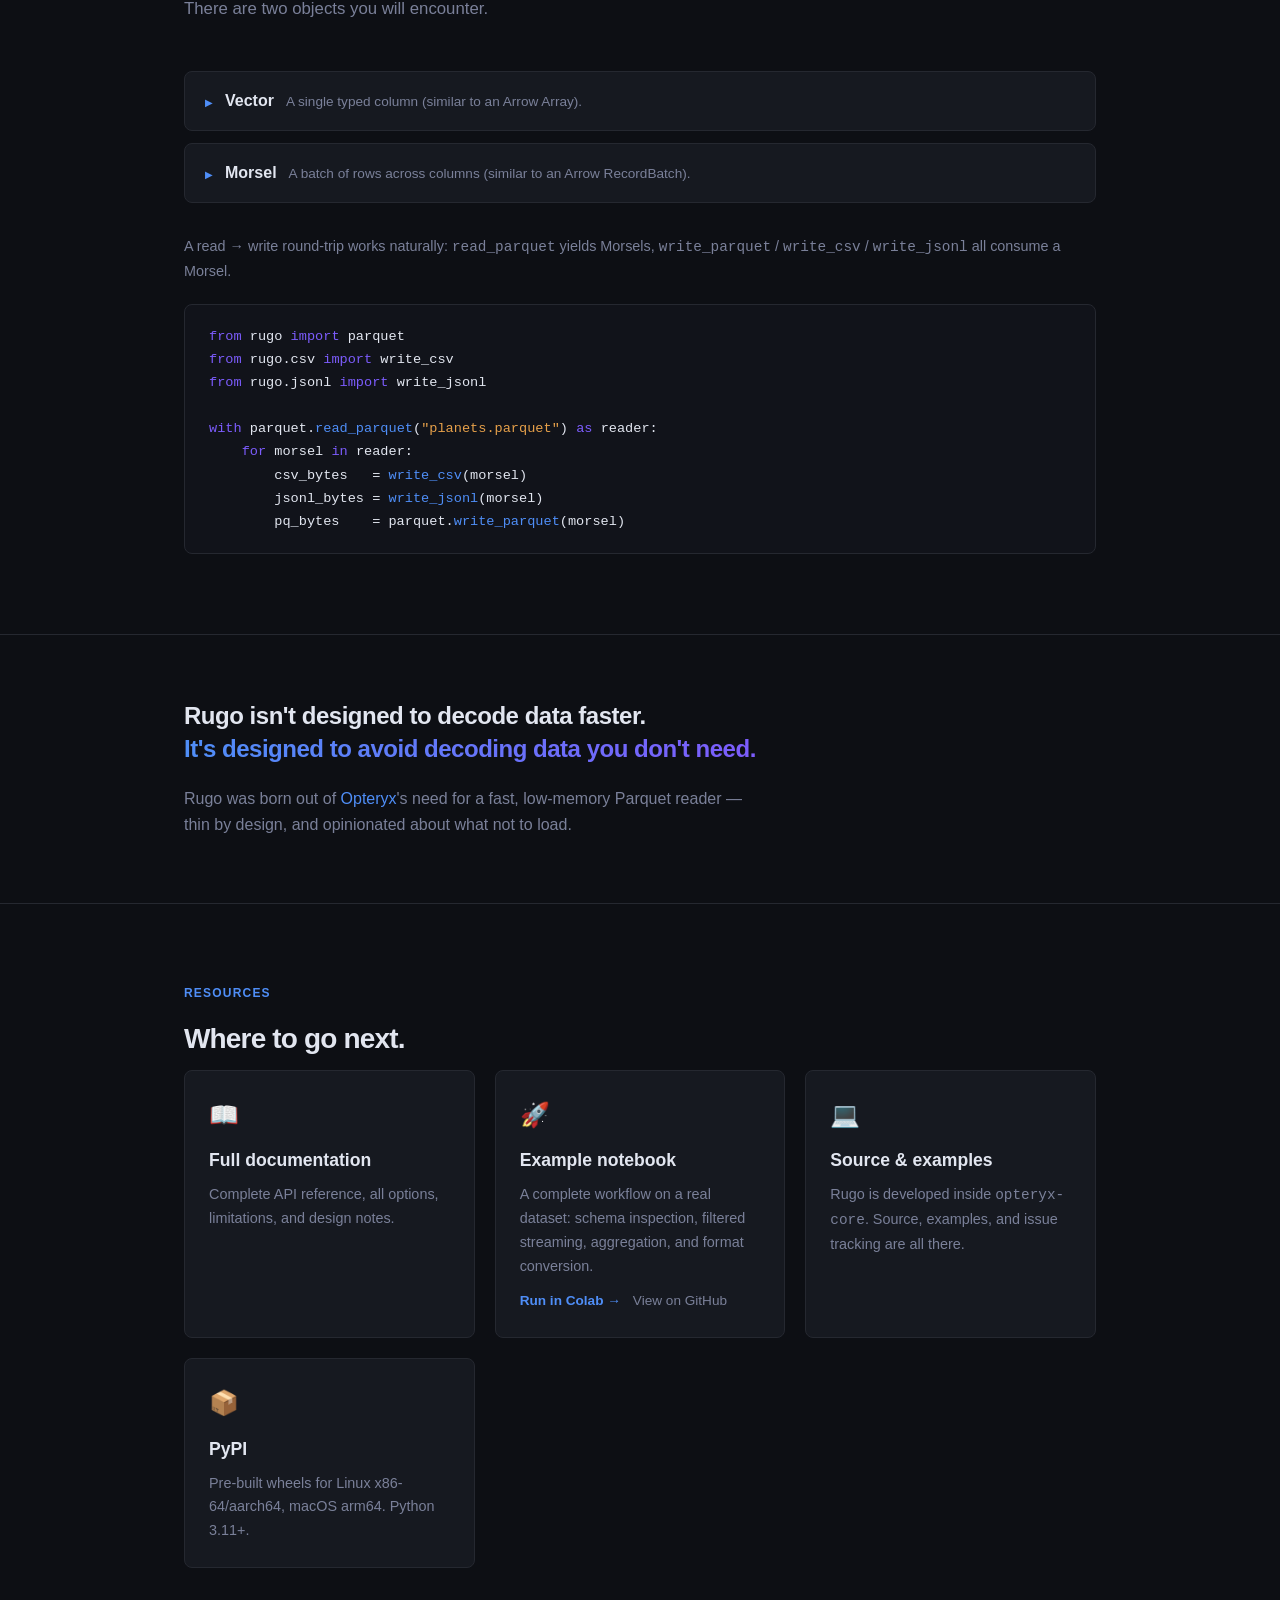
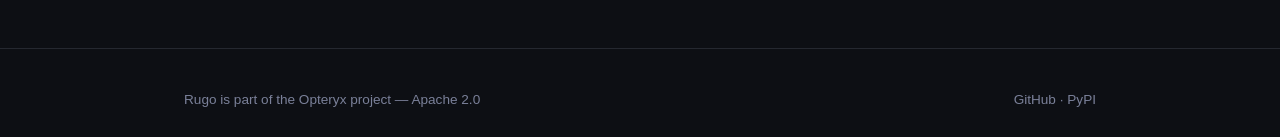
==== commit 4344557d: "Update index.html" ====
--- a/docs/index.html
+++ b/docs/index.html
@@ -6,7 +6,7 @@
         <title>Rugo — Fast, dependency-free Parquet engine for Python</title>
         <meta
             name="description"
-            content="Rugo reads and writes Parquet, CSV, and JSONL from Python. No PyArrow, no Pandas, no NumPy. Thin, opinionated for low resource usage. 17 MB installed. 5 ms import."
+            content="Rugo reads and writes Parquet, CSV, and JSONL from Python. No PyArrow, no Pandas, no NumPy. Thin, opinionated for low resource usage. 7.7 MB installed. 7 ms import."
         />
         <link rel="icon" type="image/svg+xml" href="favicon.svg" />
         <style>
@@ -680,15 +680,15 @@
                 </div>
                 <div class="hero-stats">
                     <div class="stat">
-                        <div class="stat-val"><em>5 ms</em></div>
+                        <div class="stat-val"><em>7 ms</em></div>
                         <div class="stat-label">
-                            cold import (PyArrow: 29 ms)
+                            cold import (PyArrow: 27 ms)
                         </div>
                     </div>
                     <div class="stat">
-                        <div class="stat-val"><em>17 MB</em></div>
+                        <div class="stat-val"><em>7.7 MB</em></div>
                         <div class="stat-label">
-                            installed footprint (PyArrow: 124 MB)
+                            installed footprint (PyArrow: 126 MB)
                         </div>
                     </div>
                     <div class="stat">
@@ -732,8 +732,8 @@
                     <tbody>
                         <tr>
                             <td>Installed footprint</td>
-                            <td class="win">17 MB</td>
-                            <td class="lose">124 MB</td>
+                            <td class="win">7.7 MB</td>
+                            <td class="lose">126 MB</td>
                         </tr>
                         <tr>
                             <td>Runtime dependencies</td>
@@ -742,13 +742,13 @@
                         </tr>
                         <tr>
                             <td>Cold import time</td>
-                            <td class="win">5 ms</td>
-                            <td class="lose">29 ms</td>
+                            <td class="win">7 ms</td>
+                            <td class="lose">27 ms</td>
                         </tr>
                         <tr>
                             <td>Schema read (footer only)</td>
                             <td class="win">0.02 ms</td>
-                            <td class="lose">0.05 ms</td>
+                            <td class="lose">0.03 ms</td>
                         </tr>
                     </tbody>
                 </table>
@@ -760,8 +760,11 @@
                         color: var(--muted);
                     "
                 >
-                    Measured with Rugo 0.4.0 on Python 3.14t, Apple M-series.
-                    Import times on a cold process (first load off disk).
+                    Measured with Rugo 0.4.10 and PyArrow 25.0.0 on Python
+                    3.14.5t, Apple M-series (macOS arm64 wheels). Import times
+                    on a cold process (first load off disk), best of 10.
+                    Footprint is the on-disk size of the installed package;
+                    neither library pulls a runtime dependency.
                 </p>
 
                 <div class="feature-grid" style="margin-top: 3rem">
@@ -770,8 +773,8 @@
                         <h3>Faster cold starts</h3>
                         <p style="color: var(--muted); font-size: 0.9rem">
                             AWS Lambda and GCP Cloud Functions bill by memory
-                            and package size. A 5 ms cold import versus
-                            PyArrow's 29 ms adds up fast at scale-out.
+                            and package size. A 7 ms cold import versus
+                            PyArrow's 27 ms adds up fast at scale-out.
                         </p>
                     </div>
                     <div class="feature-card">
@@ -939,6 +942,16 @@
                         shell. Inspect, convert, and reshape files without writing
                         any Python.
                     </p>
+
+                    <video
+                        src="rugo-cli-demo.mp4"
+                        autoplay
+                        loop
+                        muted
+                        playsinline
+                        aria-label="Terminal recording: rugo info, schema, preview, convert, and count on a Parquet file"
+                        style="width:100%;border:1px solid var(--border);border-radius:var(--radius);margin-bottom:1.5rem;display:block"
+                    ></video>
 
                     <pre><span class="c"># Look at a file</span>
 <span class="f">rugo</span> info events.parquet              <span class="c"># rows, columns, size, format</span>
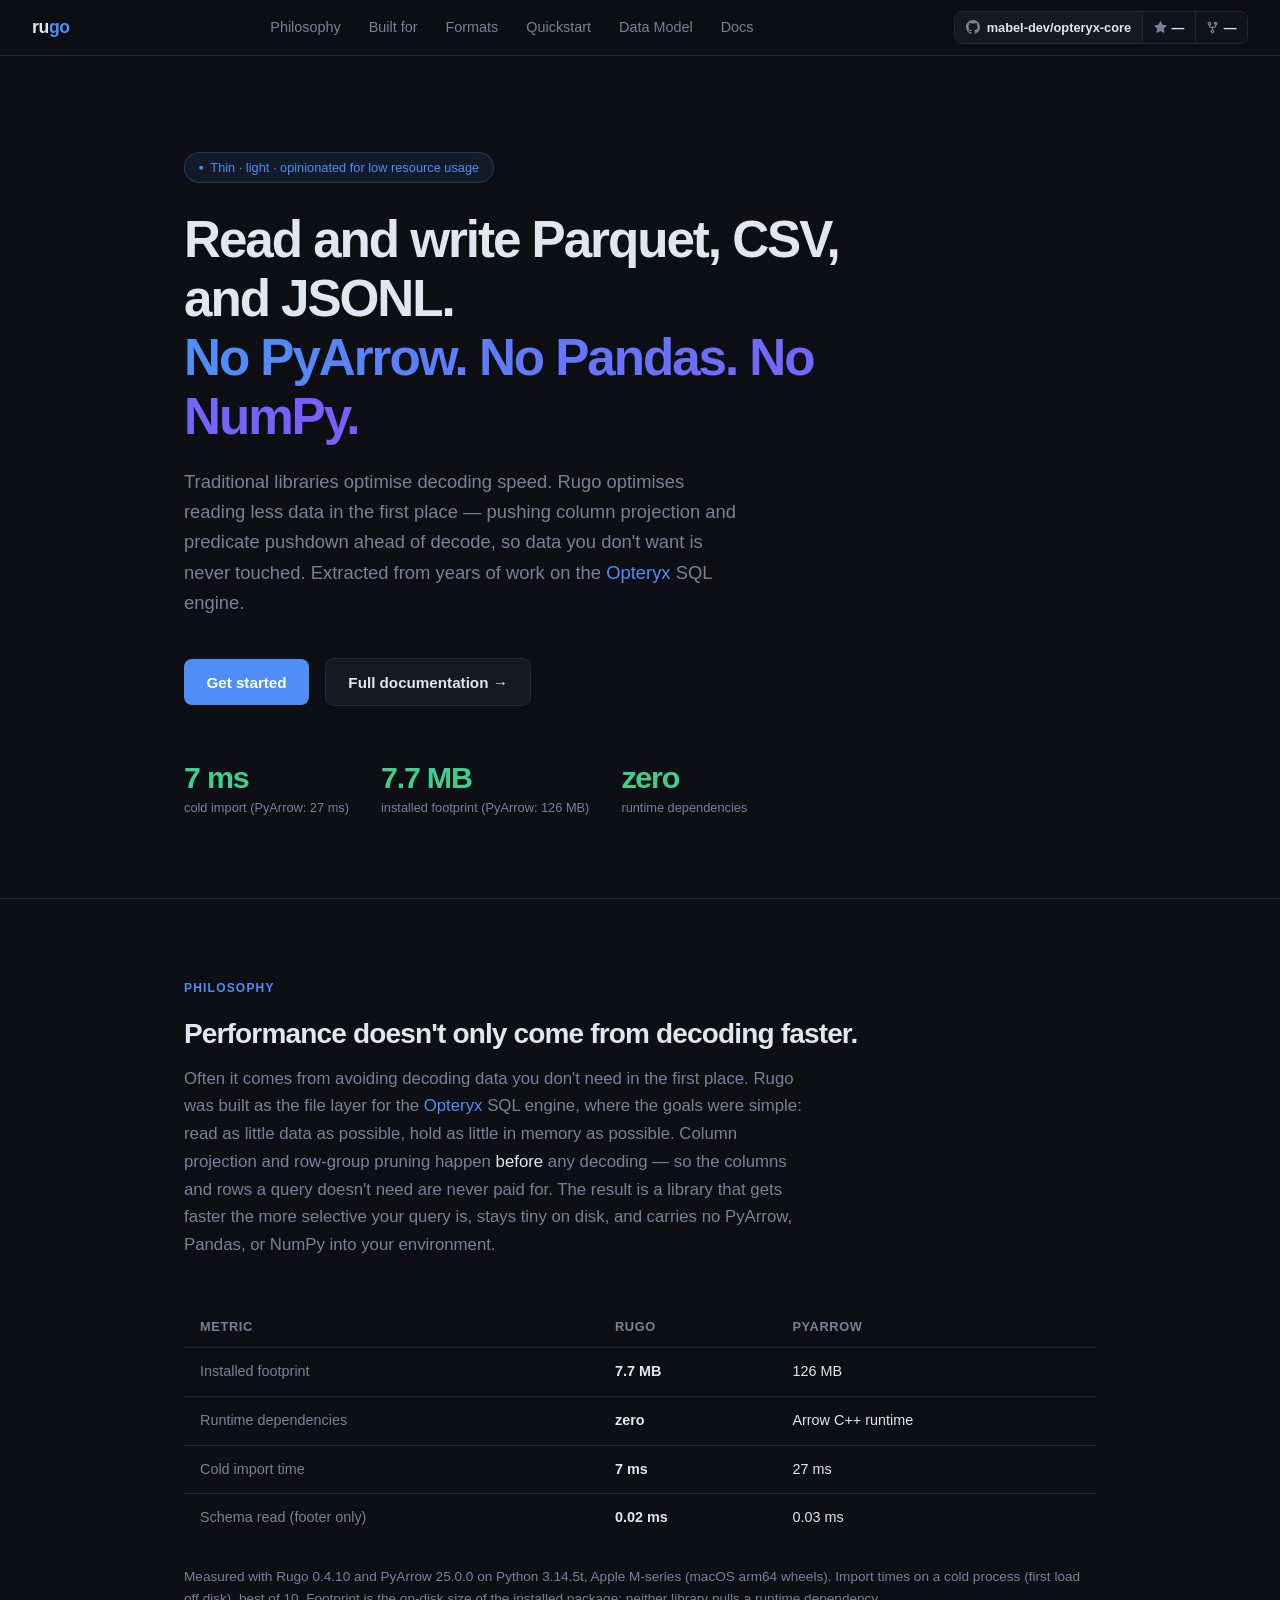
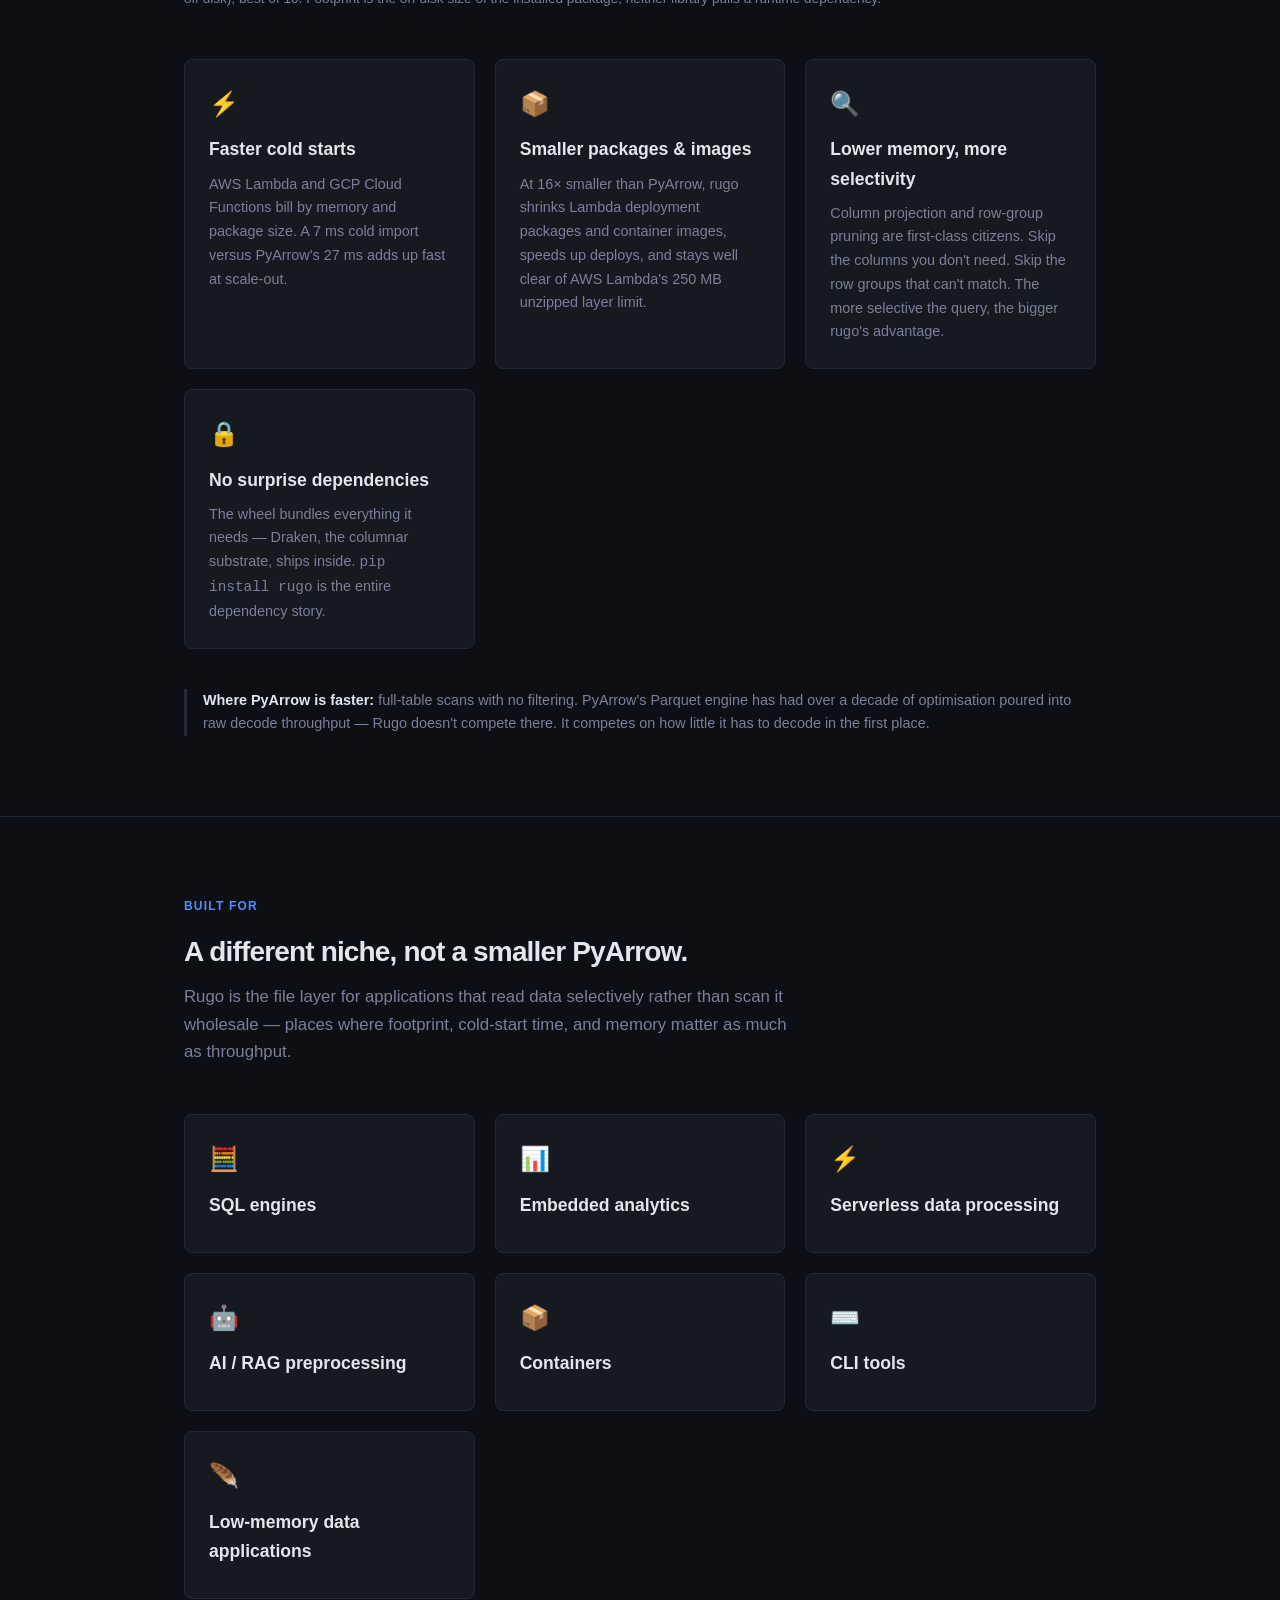
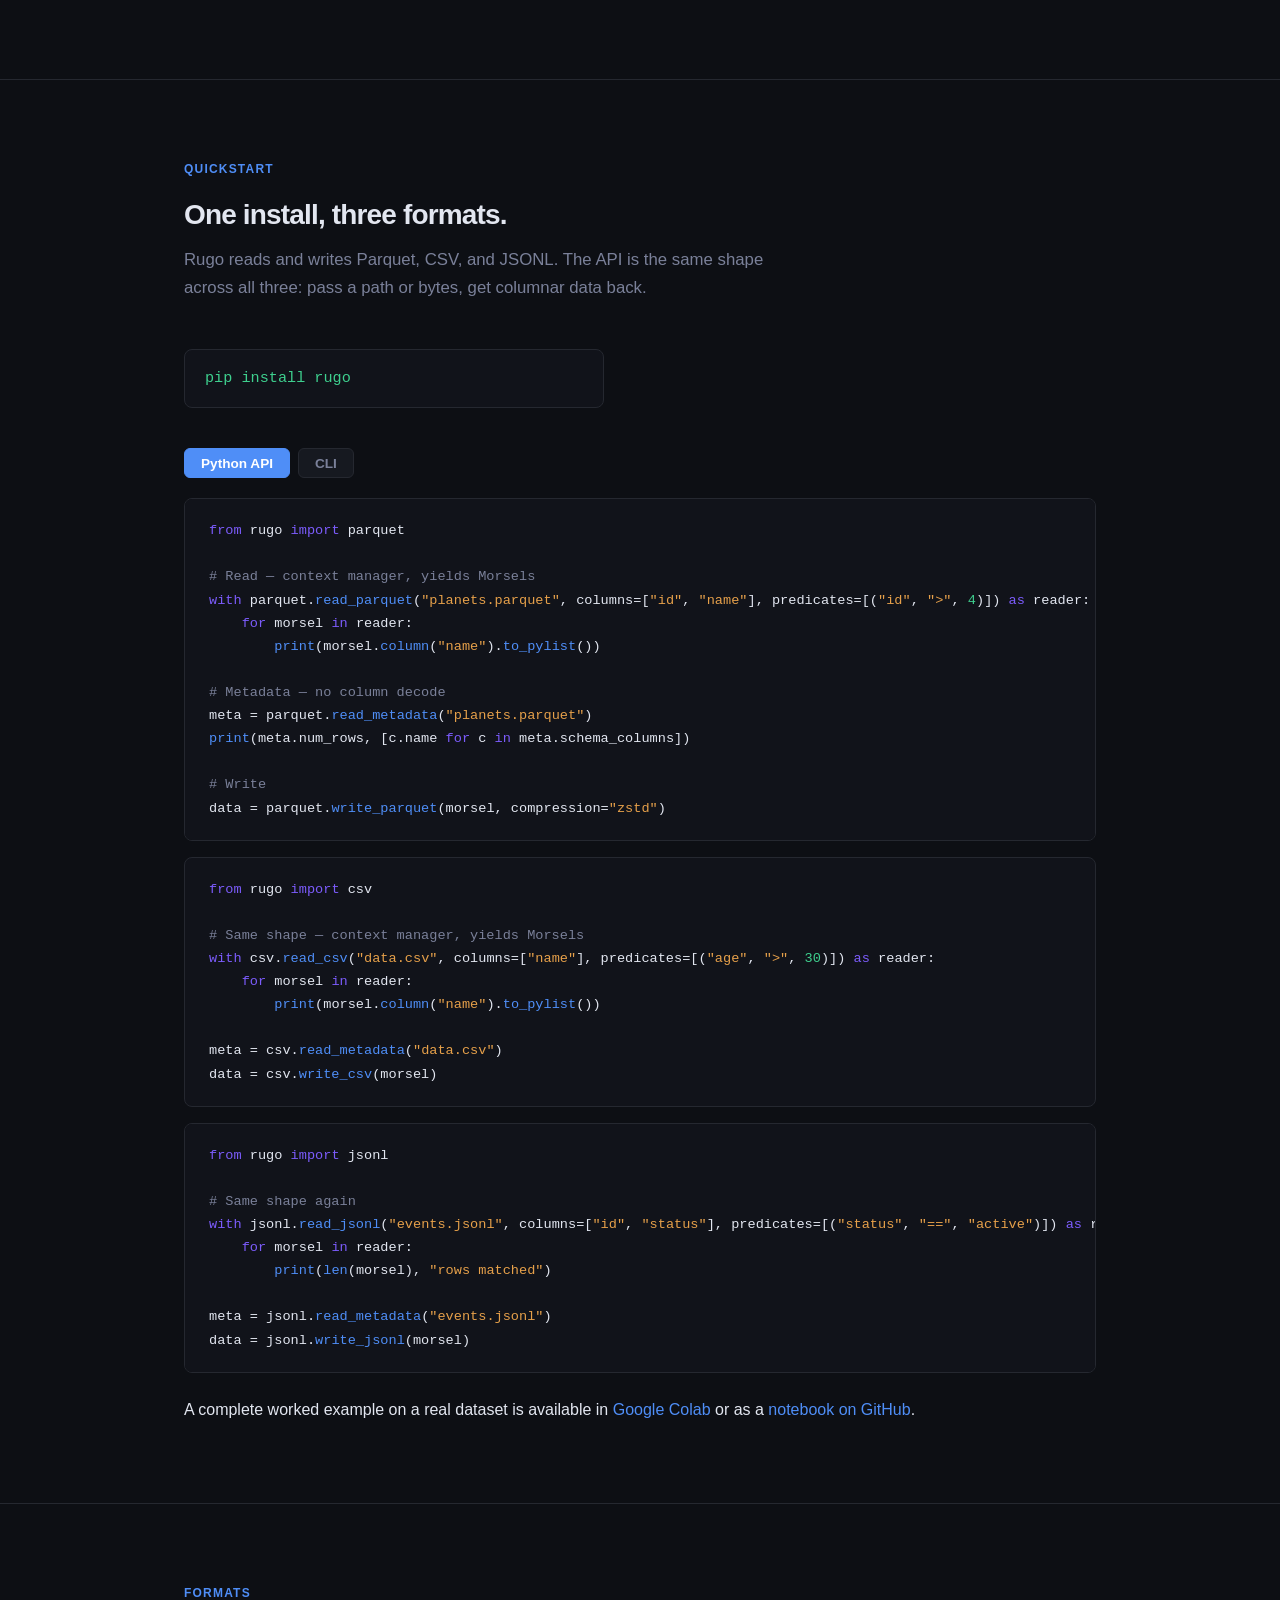
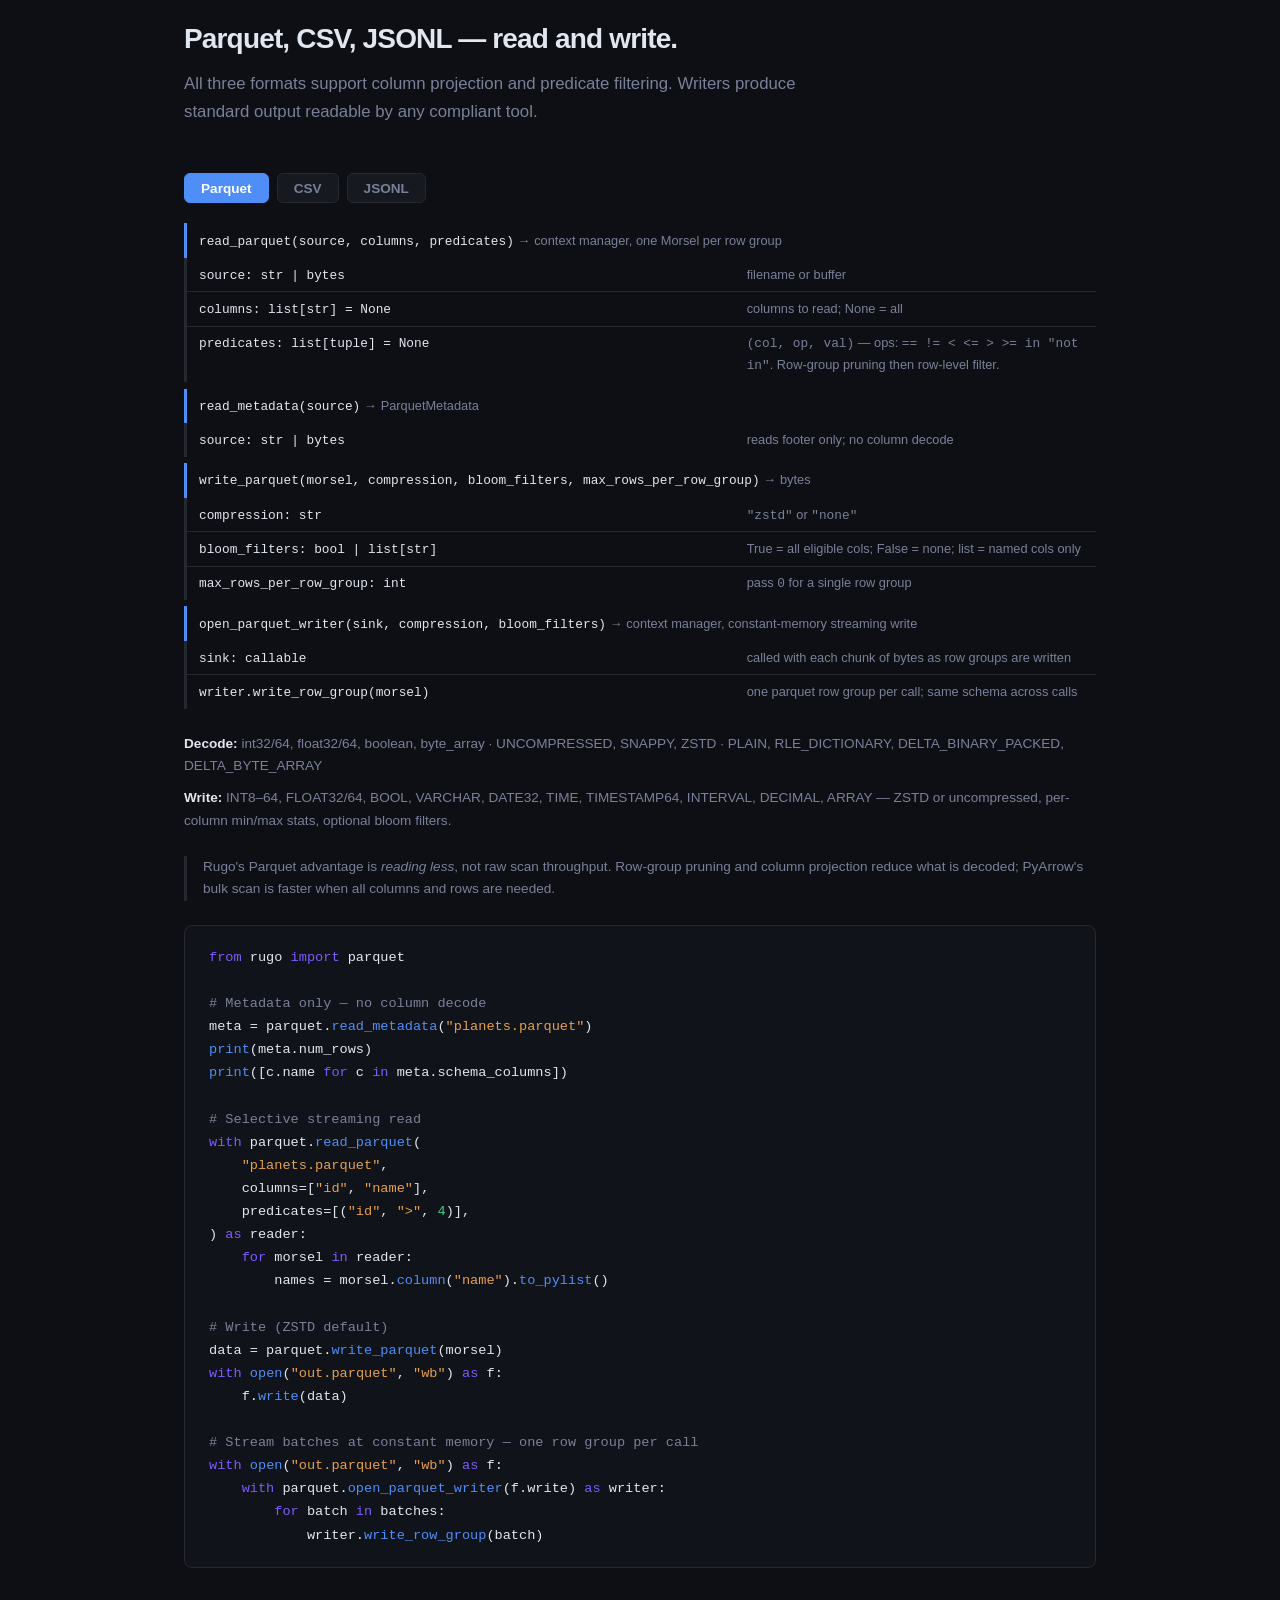
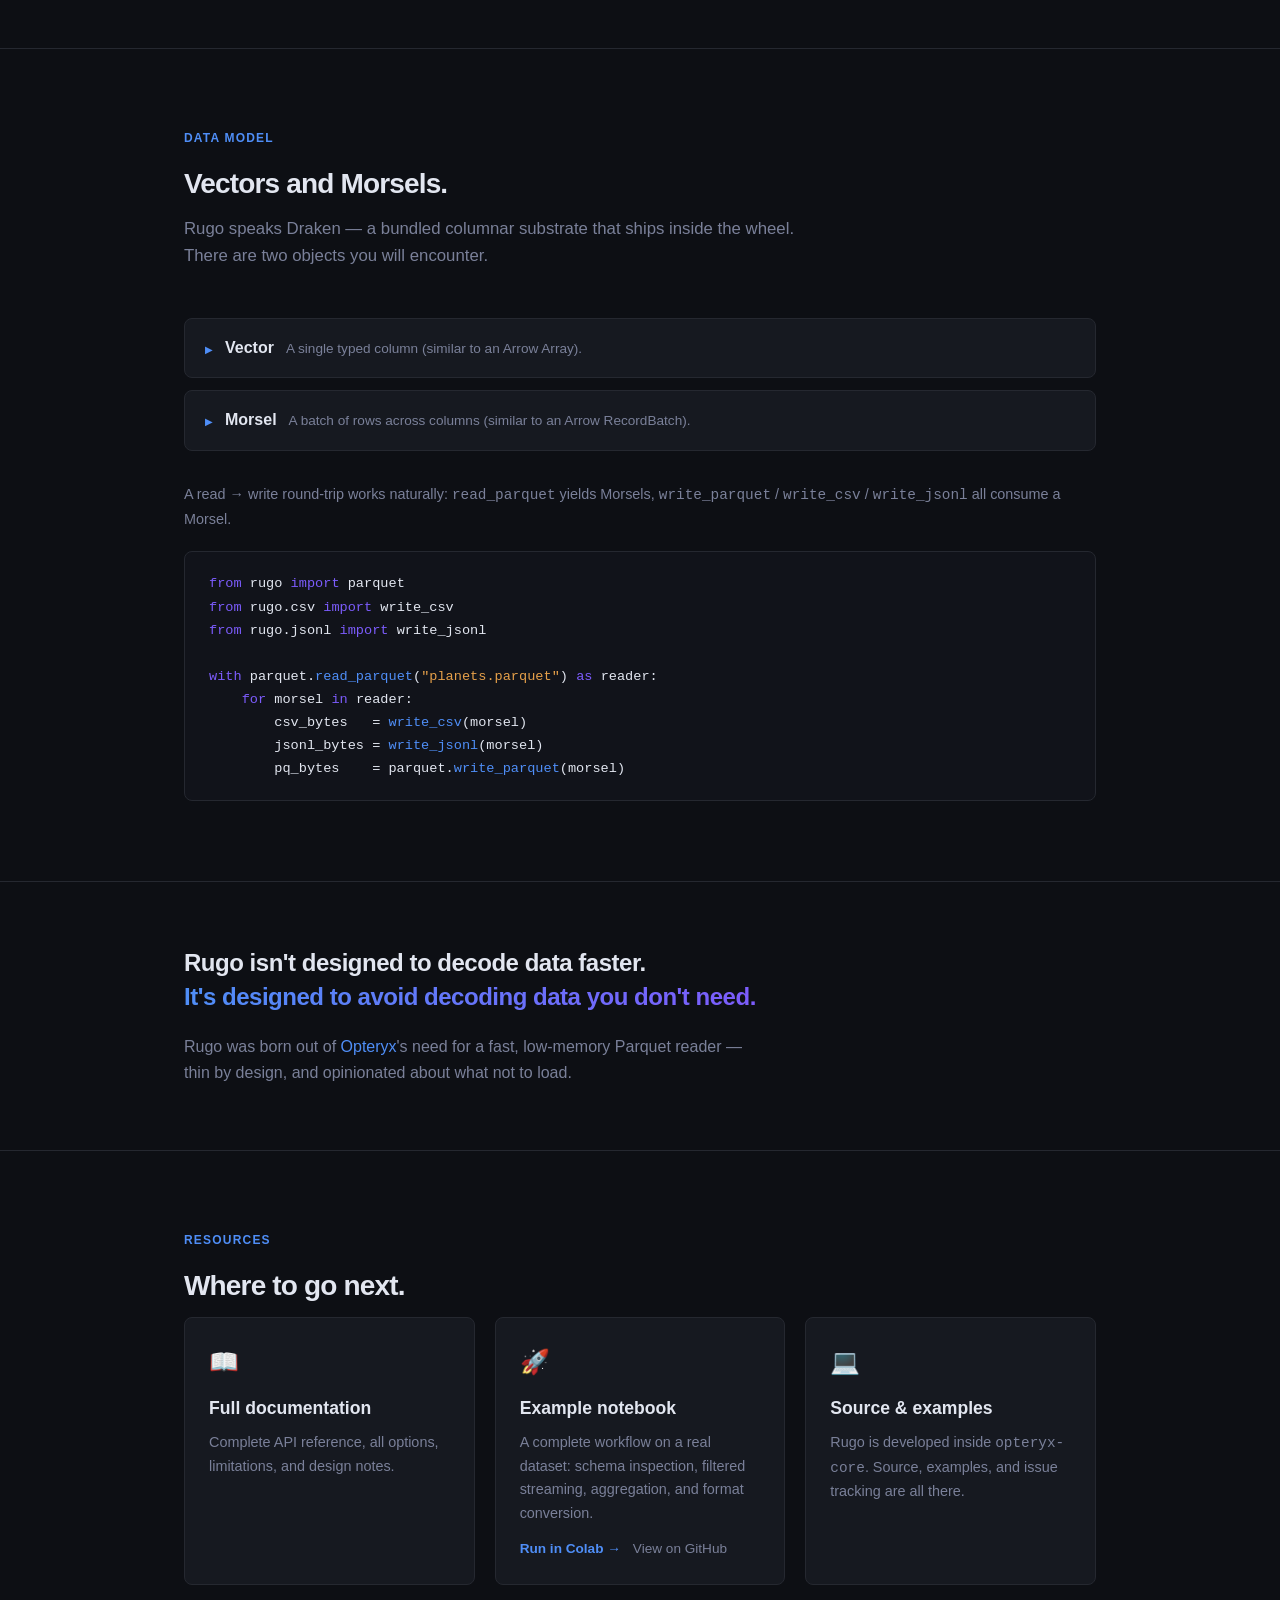
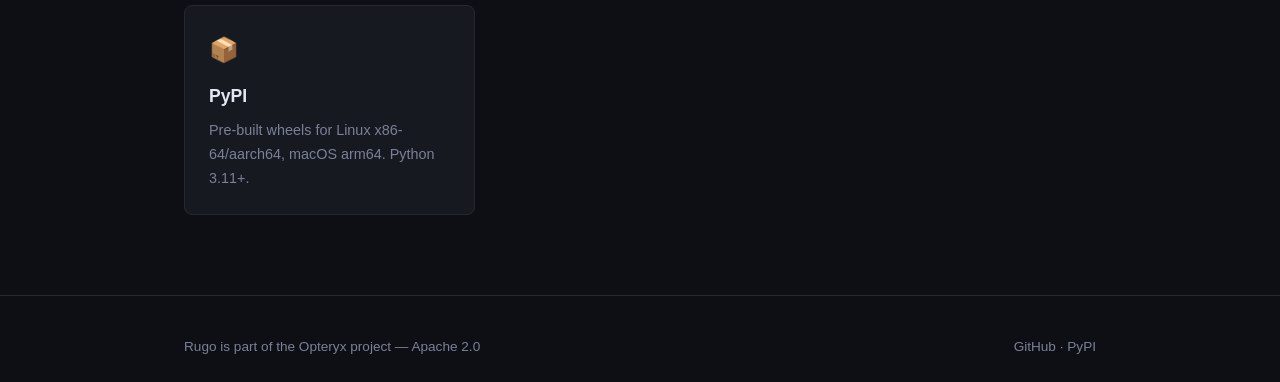
==== commit ecd8b3a6: "Update index.html" ====
--- a/docs/index.html
+++ b/docs/index.html
@@ -1018,6 +1018,11 @@
                             <div><dt><code>bloom_filters: bool | list[str]</code></dt><dd>True = all eligible cols; False = none; list = named cols only</dd></div>
                             <div><dt><code>max_rows_per_row_group: int</code></dt><dd>pass <code>0</code> for a single row group</dd></div>
                         </dl>
+                        <div class="api-fn"><code>open_parquet_writer(sink, compression, bloom_filters)</code> <span class="api-ret">→ context manager, constant-memory streaming write</span></div>
+                        <dl class="api-params">
+                            <div><dt><code>sink: callable</code></dt><dd>called with each chunk of bytes as row groups are written</dd></div>
+                            <div><dt><code>writer.write_row_group(morsel)</code></dt><dd>one parquet row group per call; same schema across calls</dd></div>
+                        </dl>
                     </div>
                     <p style="font-size:0.85rem;color:var(--muted);margin-bottom:0.6rem">
                         <strong style="color:var(--text)">Decode:</strong>
@@ -1049,7 +1054,13 @@
 <span class="c"># Write (ZSTD default)</span>
 data = parquet.<span class="f">write_parquet</span>(morsel)
 <span class="k">with</span> <span class="f">open</span>(<span class="s">"out.parquet"</span>, <span class="s">"wb"</span>) <span class="k">as</span> f:
-    f.<span class="f">write</span>(data)</pre>
+    f.<span class="f">write</span>(data)
+
+<span class="c"># Stream batches at constant memory — one row group per call</span>
+<span class="k">with</span> <span class="f">open</span>(<span class="s">"out.parquet"</span>, <span class="s">"wb"</span>) <span class="k">as</span> f:
+    <span class="k">with</span> parquet.<span class="f">open_parquet_writer</span>(f.write) <span class="k">as</span> writer:
+        <span class="k">for</span> batch <span class="k">in</span> batches:
+            writer.<span class="f">write_row_group</span>(batch)</pre>
                 </div>
 
                 <!-- CSV -->
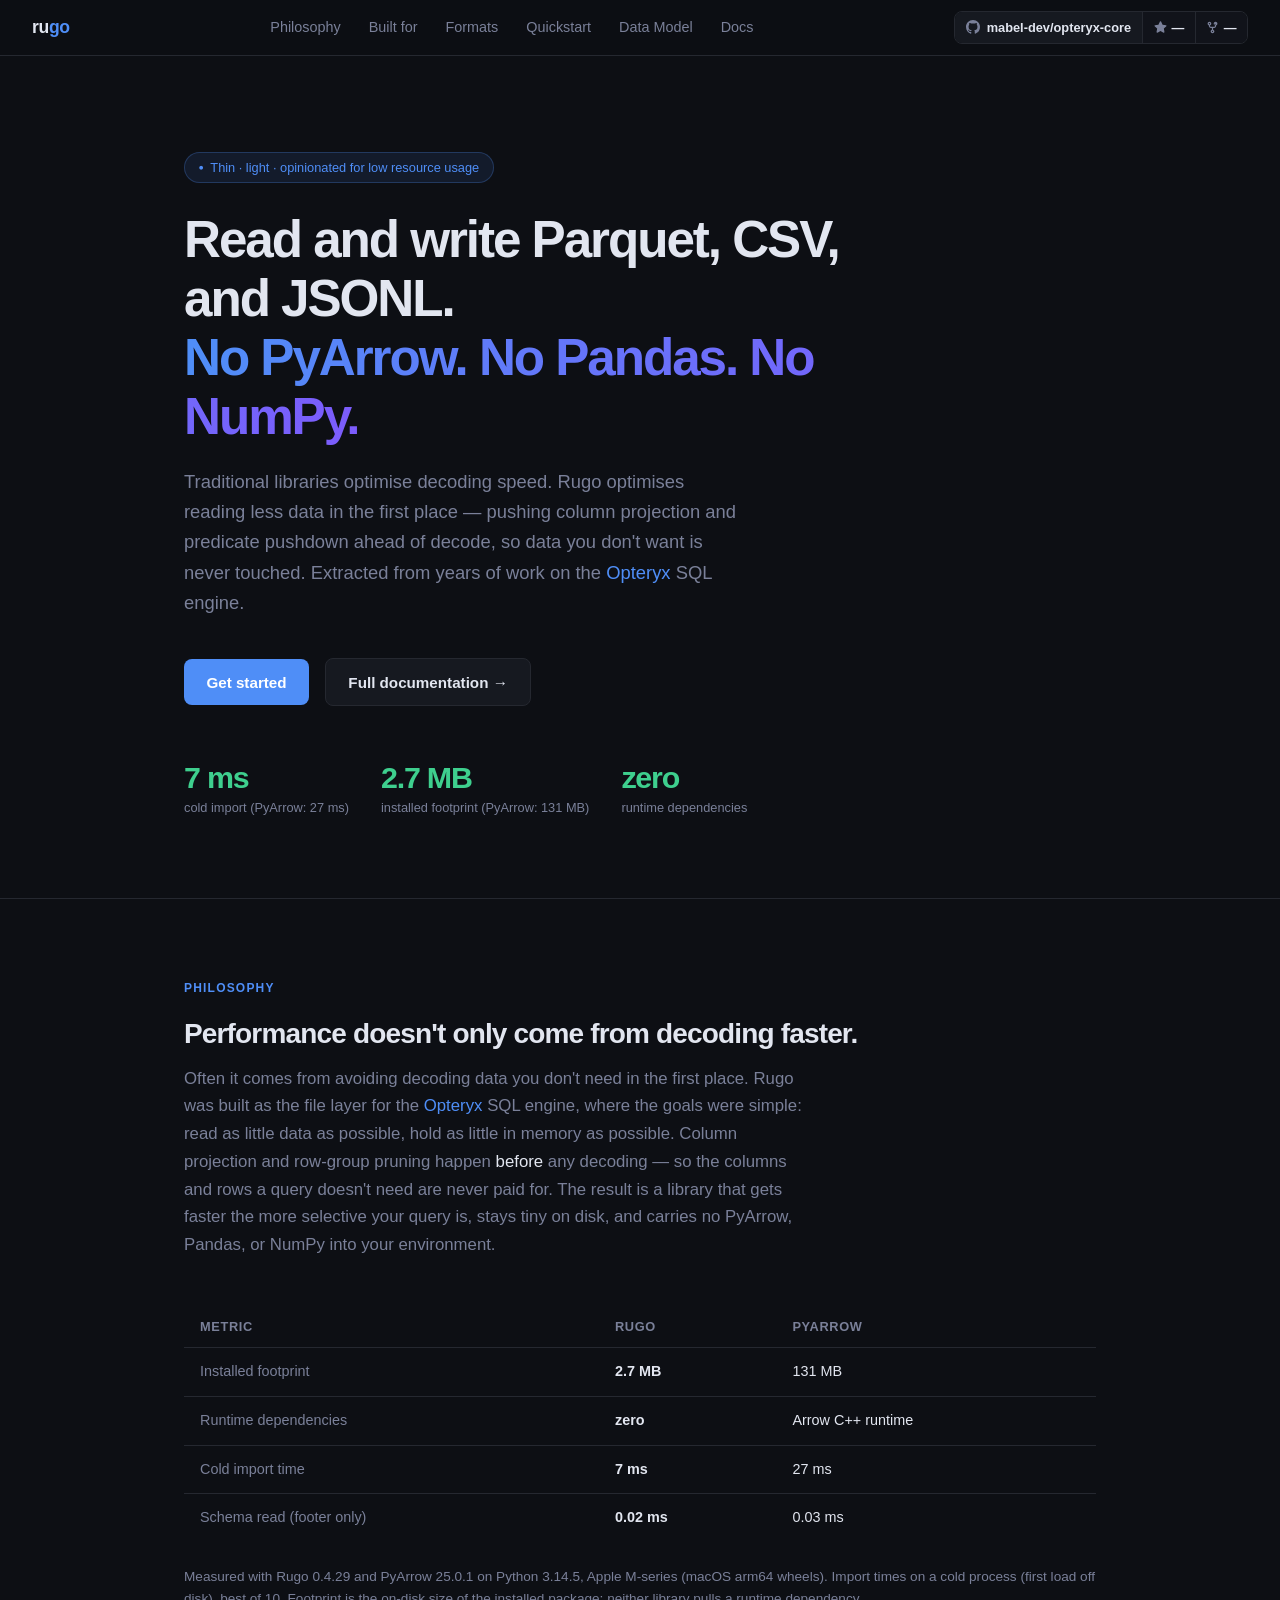
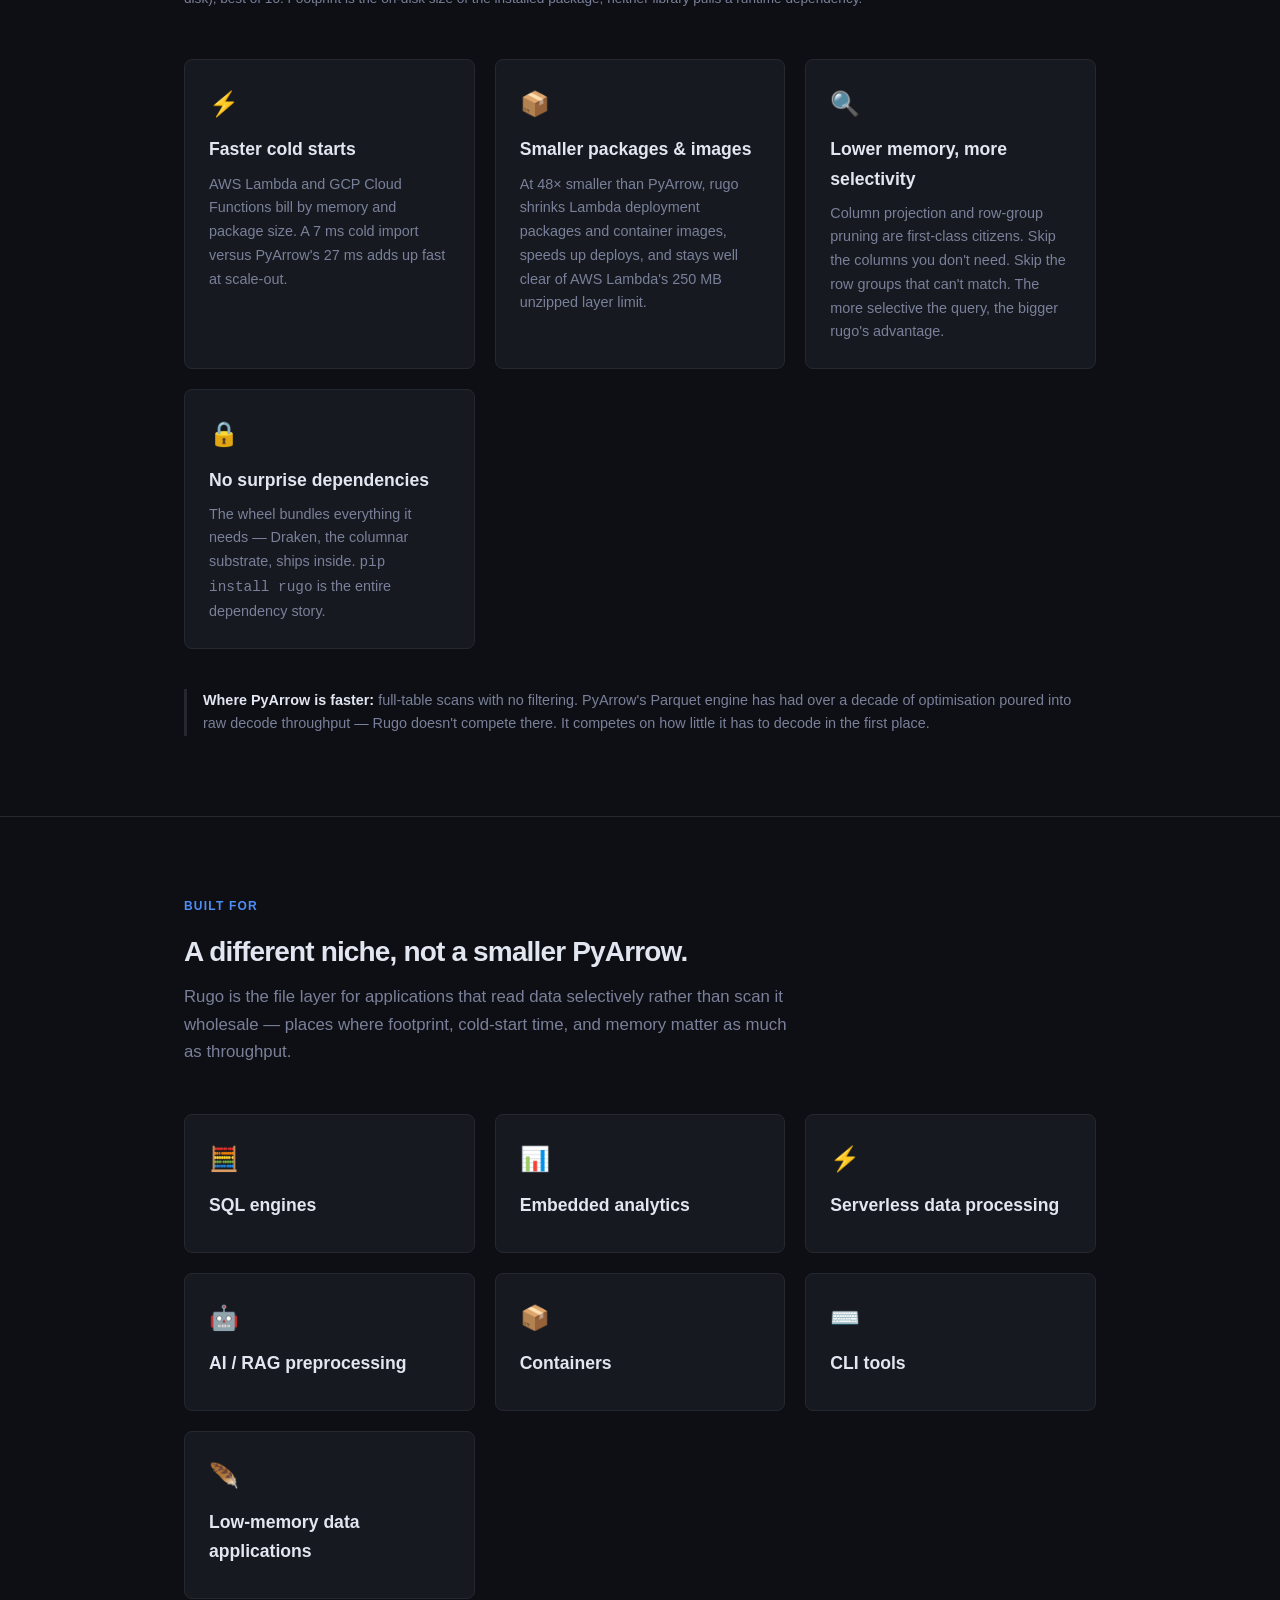
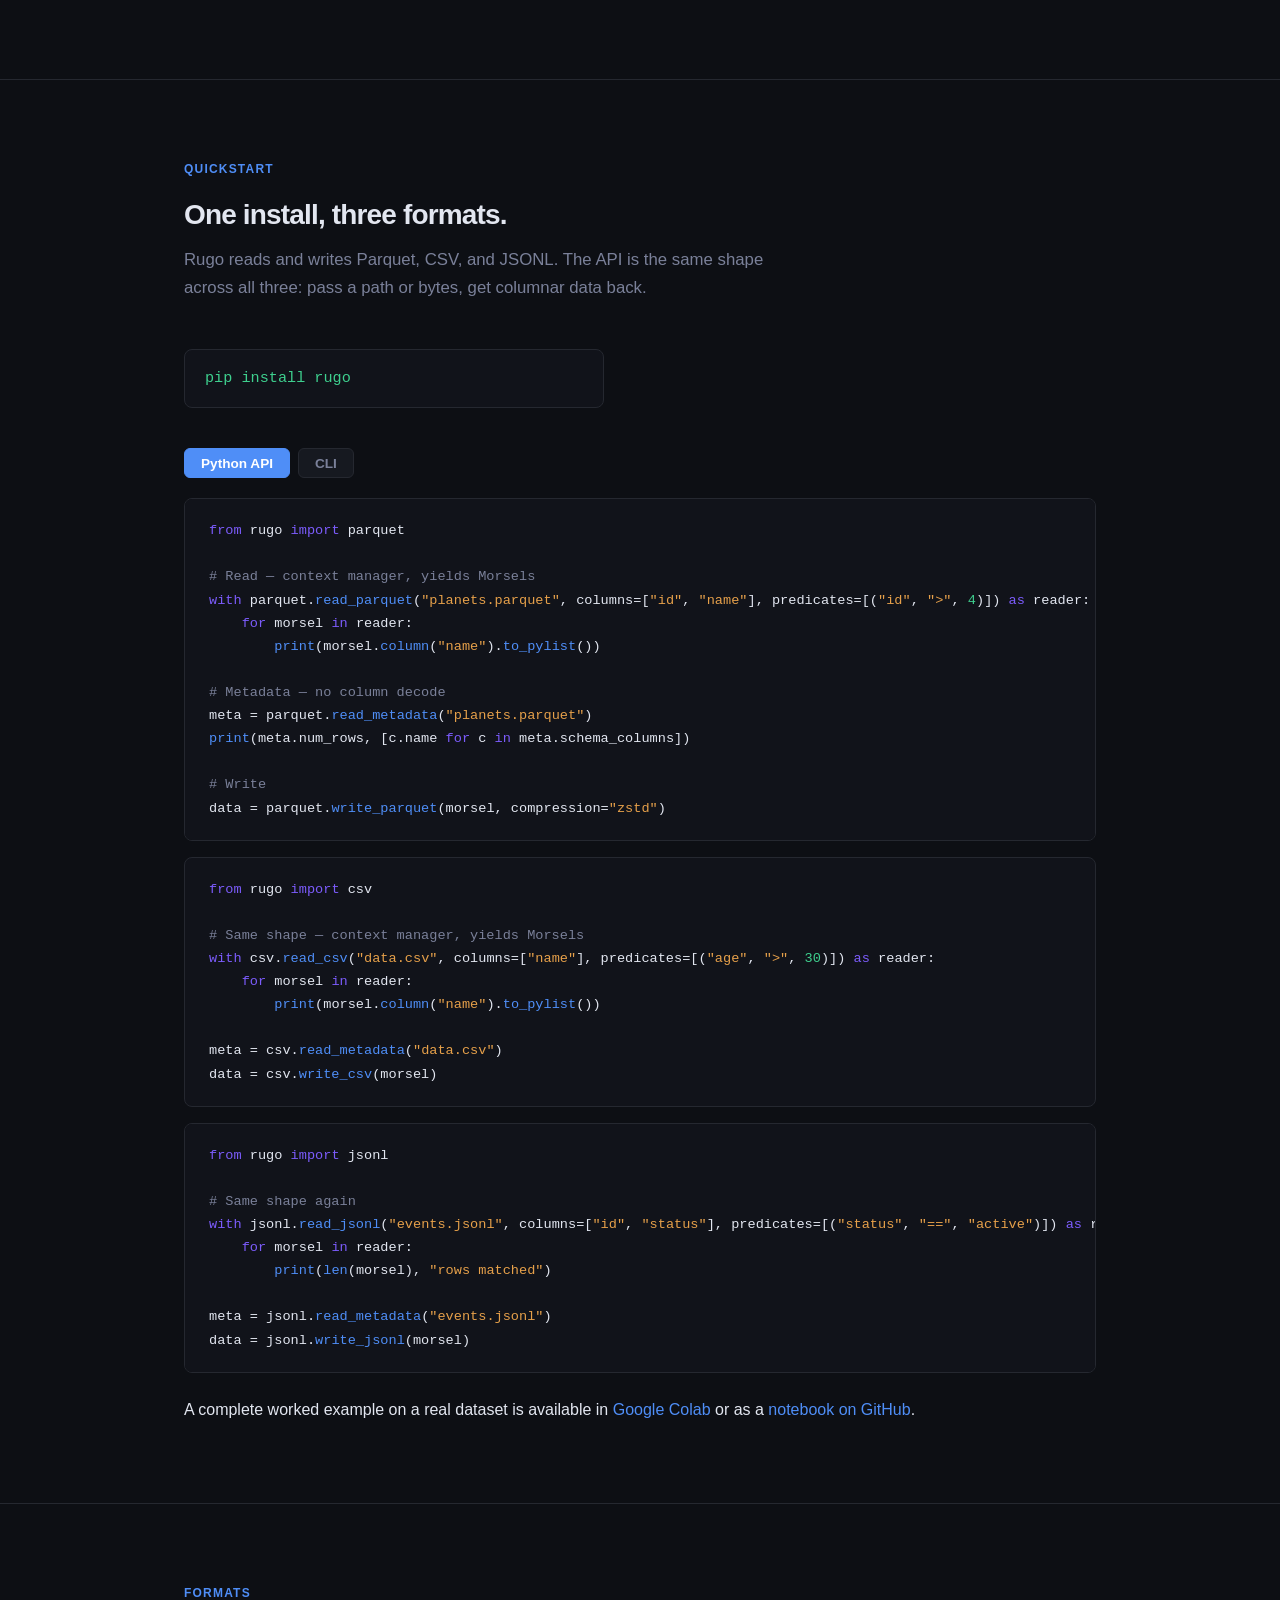
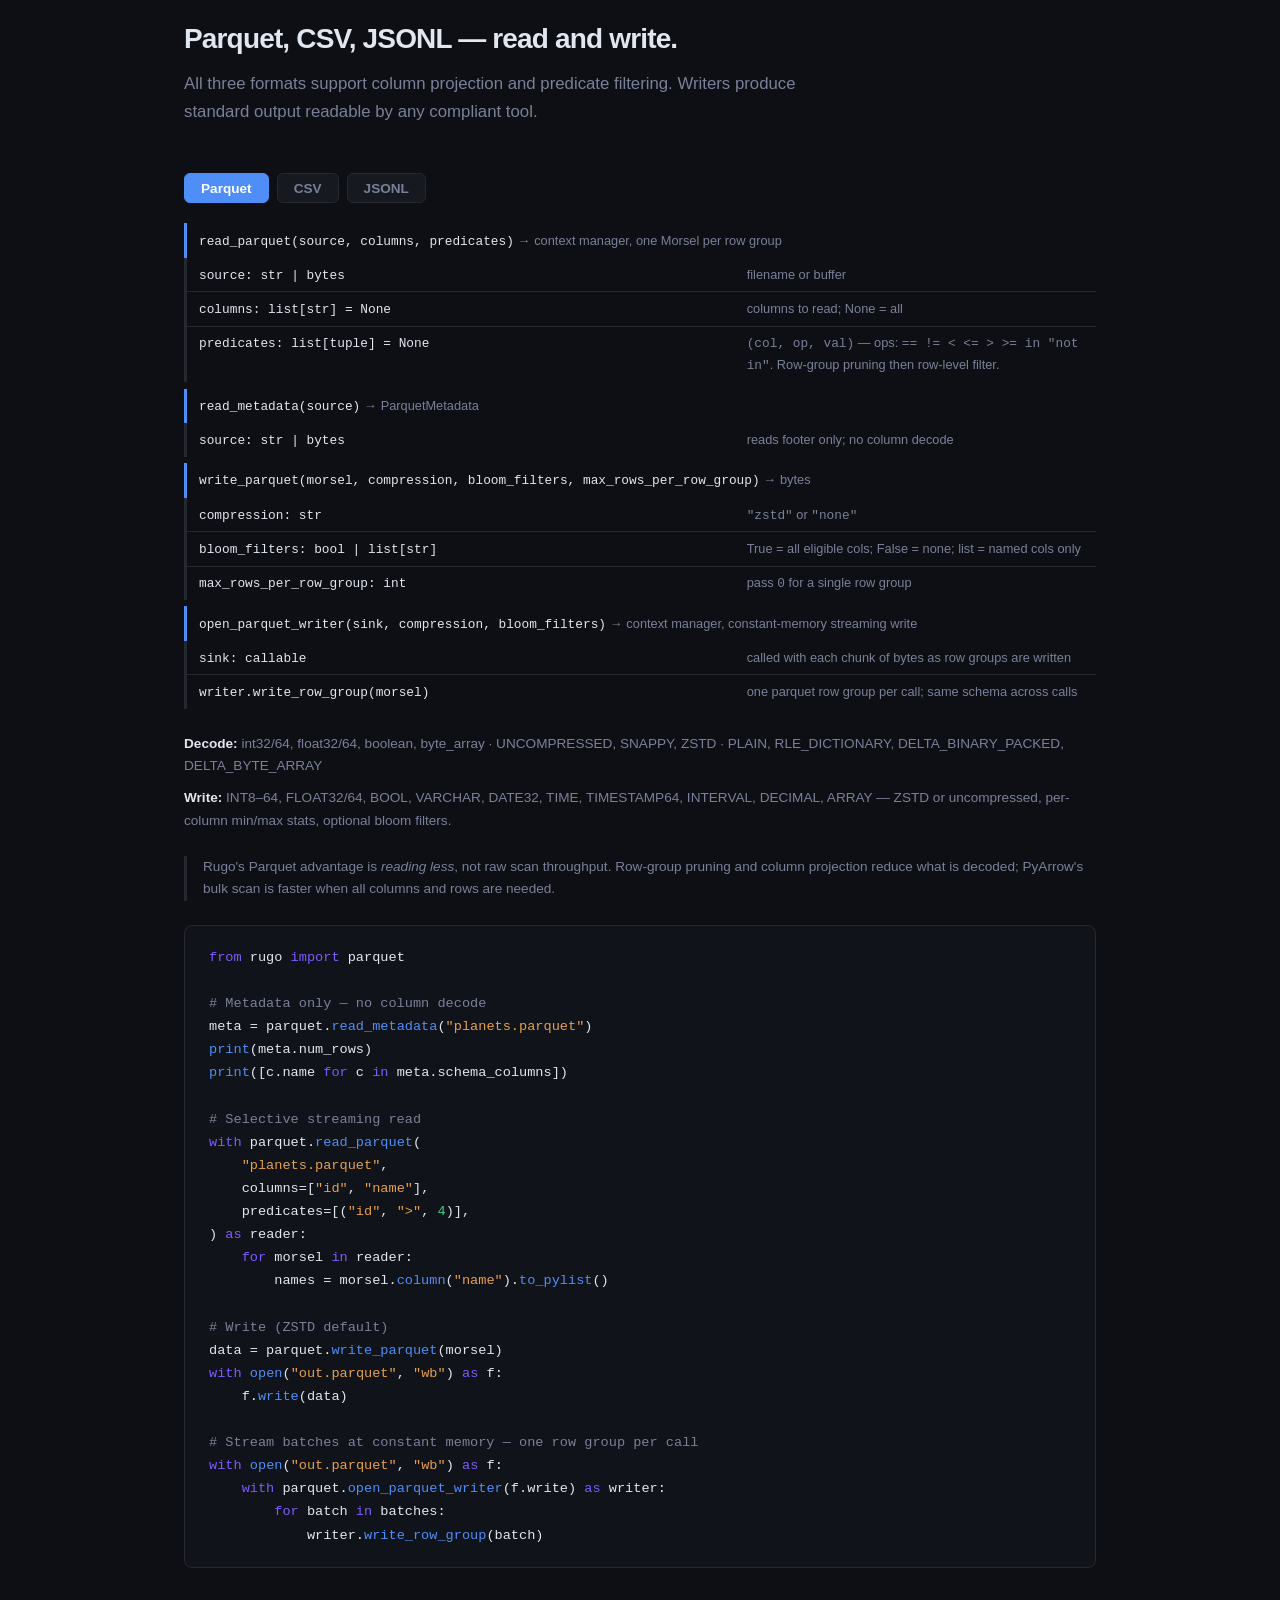
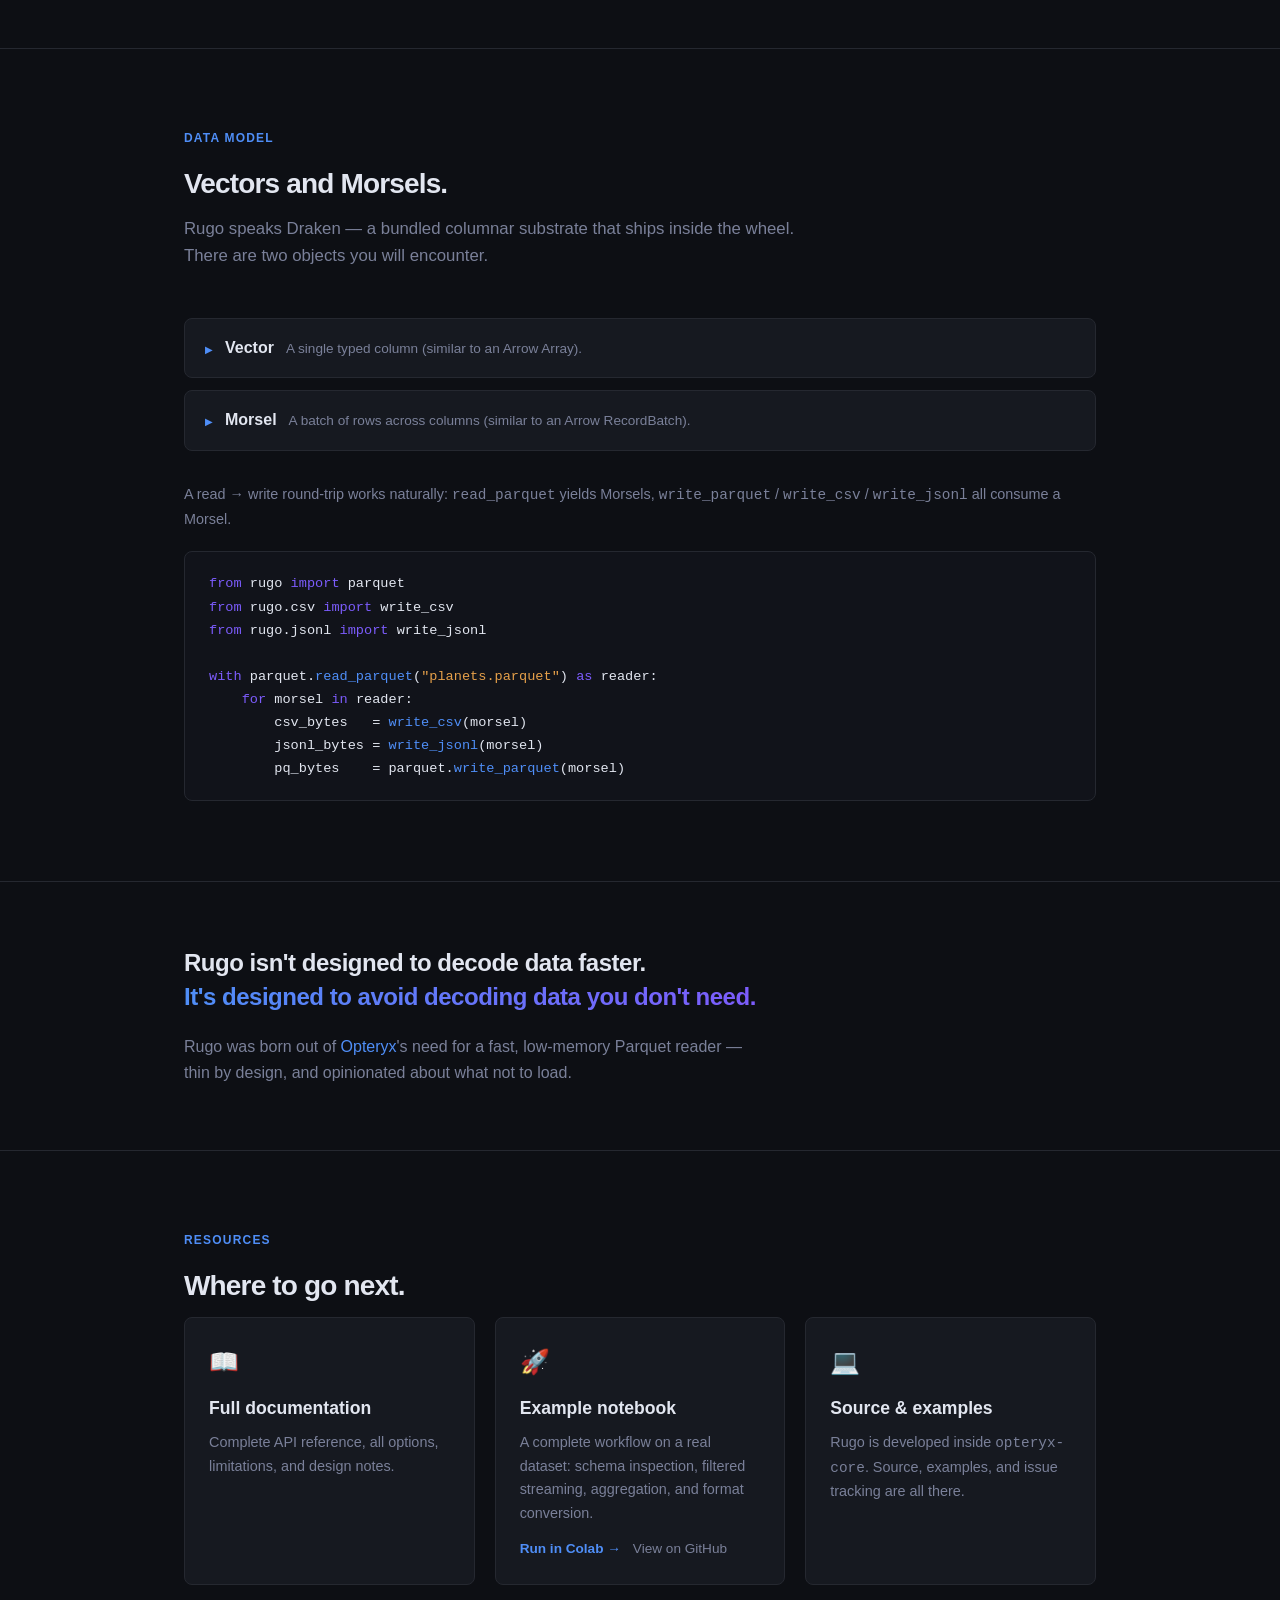
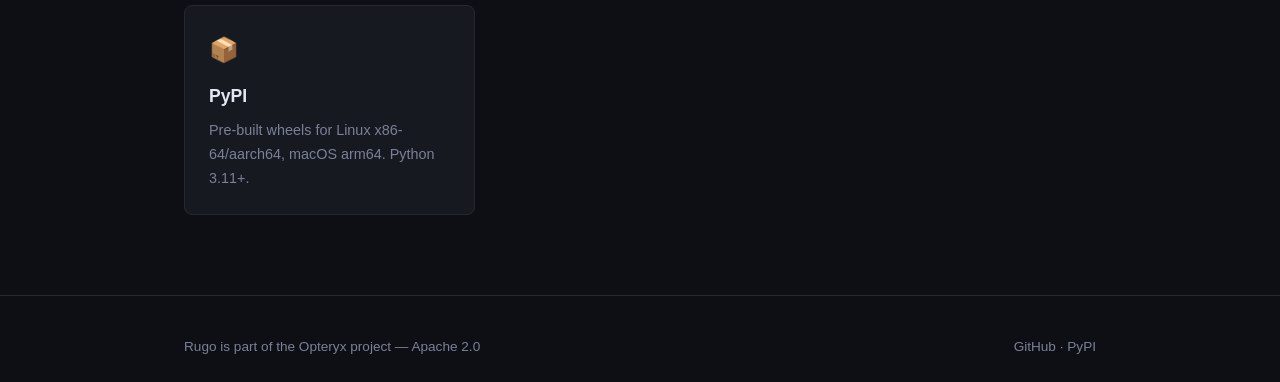
==== commit 5b746ec6: "Benchmarks updated to reflect Rugo 0.4.29 vs PyArrow 25.1 performance and footprint" ====
--- a/docs/index.html
+++ b/docs/index.html
@@ -6,7 +6,7 @@
         <title>Rugo — Fast, dependency-free Parquet engine for Python</title>
         <meta
             name="description"
-            content="Rugo reads and writes Parquet, CSV, and JSONL from Python. No PyArrow, no Pandas, no NumPy. Thin, opinionated for low resource usage. 7.7 MB installed. 7 ms import."
+            content="Rugo reads and writes Parquet, CSV, and JSONL from Python. No PyArrow, no Pandas, no NumPy. Thin, opinionated for low resource usage. 2.7 MB installed. 7 ms import."
         />
         <link rel="icon" type="image/svg+xml" href="favicon.svg" />
         <style>
@@ -686,9 +686,9 @@
                         </div>
                     </div>
                     <div class="stat">
-                        <div class="stat-val"><em>7.7 MB</em></div>
+                        <div class="stat-val"><em>2.7 MB</em></div>
                         <div class="stat-label">
-                            installed footprint (PyArrow: 126 MB)
+                            installed footprint (PyArrow: 131 MB)
                         </div>
                     </div>
                     <div class="stat">
@@ -732,8 +732,8 @@
                     <tbody>
                         <tr>
                             <td>Installed footprint</td>
-                            <td class="win">7.7 MB</td>
-                            <td class="lose">126 MB</td>
+                            <td class="win">2.7 MB</td>
+                            <td class="lose">131 MB</td>
                         </tr>
                         <tr>
                             <td>Runtime dependencies</td>
@@ -760,8 +760,8 @@
                         color: var(--muted);
                     "
                 >
-                    Measured with Rugo 0.4.10 and PyArrow 25.0.0 on Python
-                    3.14.5t, Apple M-series (macOS arm64 wheels). Import times
+                    Measured with Rugo 0.4.29 and PyArrow 25.0.1 on Python
+                    3.14.5, Apple M-series (macOS arm64 wheels). Import times
                     on a cold process (first load off disk), best of 10.
                     Footprint is the on-disk size of the installed package;
                     neither library pulls a runtime dependency.
@@ -781,7 +781,7 @@
                         <div class="feature-icon">📦</div>
                         <h3>Smaller packages &amp; images</h3>
                         <p style="color: var(--muted); font-size: 0.9rem">
-                            At 16× smaller than PyArrow, rugo shrinks Lambda
+                            At 48× smaller than PyArrow, rugo shrinks Lambda
                             deployment packages and container images, speeds
                             up deploys, and stays well clear of AWS Lambda's
                             250 MB unzipped layer limit.
@@ -1088,14 +1088,14 @@
                     <p style="font-size:0.85rem;color:var(--muted);margin-bottom:1.5rem">
                         Type inference: <code>int64</code> → <code>float64</code> → <code>VARCHAR</code> → <code>null</code>.
                     </p>
-                    <h3 style="margin-bottom:0.75rem">Performance vs PyArrow — wide file (50 cols, 200k rows, 55 MB)</h3>
+                    <h3 style="margin-bottom:0.75rem">Performance vs PyArrow — wide file (50 cols, 200k rows, 67 MB)</h3>
                     <table class="perf-table" style="margin-bottom:0.5rem">
                         <thead><tr><th>Query shape</th><th>Rugo</th><th>PyArrow</th></tr></thead>
                         <tbody>
-                            <tr><td>SELECT *</td><td>~26 ms</td><td>~17 ms</td></tr>
-                            <tr><td>SELECT 2 cols</td><td class="win">~9 ms</td><td class="lose">~7 ms</td></tr>
-                            <tr><td>WHERE P90 (~10% pass)</td><td class="win">~13 ms</td><td class="lose">~27 ms</td></tr>
-                            <tr><td>WHERE P99 (~1% pass)</td><td class="win">~10 ms</td><td class="lose">~23 ms</td></tr>
+                            <tr><td>SELECT *</td><td>~23 ms</td><td>~21 ms</td></tr>
+                            <tr><td>SELECT 2 cols</td><td>~8 ms</td><td>~8 ms</td></tr>
+                            <tr><td>WHERE P90 (~10% pass)</td><td class="win">~11 ms</td><td class="lose">~22 ms</td></tr>
+                            <tr><td>WHERE P99 (~1% pass)</td><td class="win">~9 ms</td><td class="lose">~21 ms</td></tr>
                         </tbody>
                     </table>
                     <p style="font-size:0.8rem;color:var(--muted);margin-bottom:1.5rem">On narrow files PyArrow is faster across the board — the crossover is driven by how many columns can be skipped and how many rows are eliminated before the typed column build.</p>
@@ -1143,14 +1143,14 @@
                     <p style="font-size:0.85rem;color:var(--muted);margin-bottom:1.5rem">
                         Inferred types: <code>int64</code>, <code>float64</code>, <code>bool</code>, <code>str</code>, <code>bytes</code>, <code>null</code>, <code>array[T]</code>.
                     </p>
-                    <h3 style="margin-bottom:0.75rem">Performance vs PyArrow — 1M rows, 105 cols, 2.3 GB (best of 5 runs, PyArrow multithreaded)</h3>
+                    <h3 style="margin-bottom:0.75rem">Performance vs PyArrow — 1M rows, 110 cols, 2.7 GB (best of 3 runs, PyArrow multithreaded)</h3>
                     <table class="perf-table" style="margin-bottom:0.5rem">
                         <thead><tr><th>Query shape</th><th>Rugo</th><th>PyArrow</th></tr></thead>
                         <tbody>
-                            <tr><td>SELECT *</td><td class="win">~1.09 s</td><td class="lose">~1.38 s</td></tr>
-                            <tr><td>SELECT 1 col</td><td class="win">~215 ms</td><td class="lose">~1.4 s</td></tr>
-                            <tr><td>WHERE ~10% pass</td><td class="win">~146 ms</td><td class="lose">~1.84 s</td></tr>
-                            <tr><td>WHERE ~1% pass</td><td class="win">~145 ms</td><td class="lose">~1.83 s</td></tr>
+                            <tr><td>SELECT *</td><td class="win">~1.40 s</td><td class="lose">~1.52 s</td></tr>
+                            <tr><td>SELECT 1 col</td><td class="win">~166 ms</td><td class="lose">~1.53 s</td></tr>
+                            <tr><td>WHERE ~10% pass</td><td class="win">~160 ms</td><td class="lose">~1.72 s</td></tr>
+                            <tr><td>WHERE ~1% pass</td><td class="win">~160 ms</td><td class="lose">~1.72 s</td></tr>
                         </tbody>
                     </table>
                     <p style="font-size:0.8rem;color:var(--muted);margin-bottom:1.5rem">Advantage grows with selectivity — PyArrow reads and decodes every column on every query, regardless of projection or filter. On a wide, real-world row shape, even <code>SELECT *</code> favors Rugo.</p>
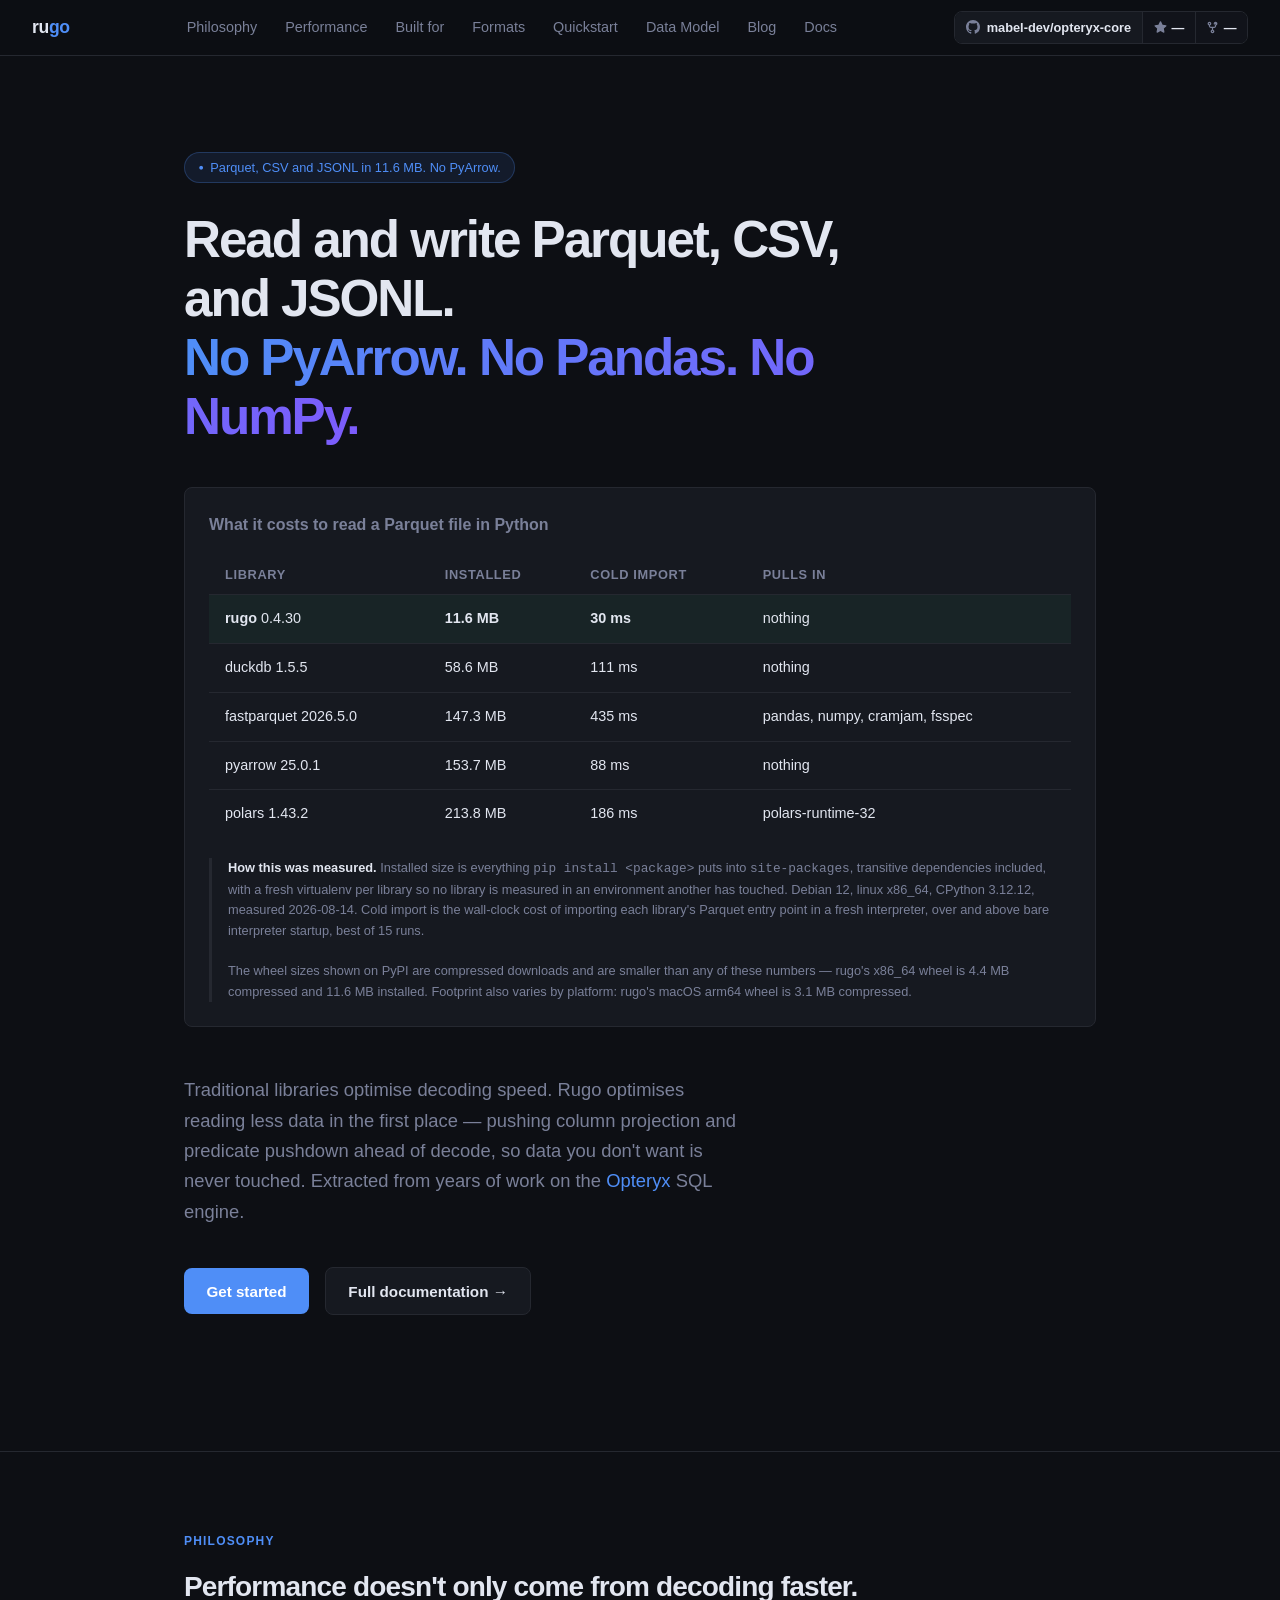
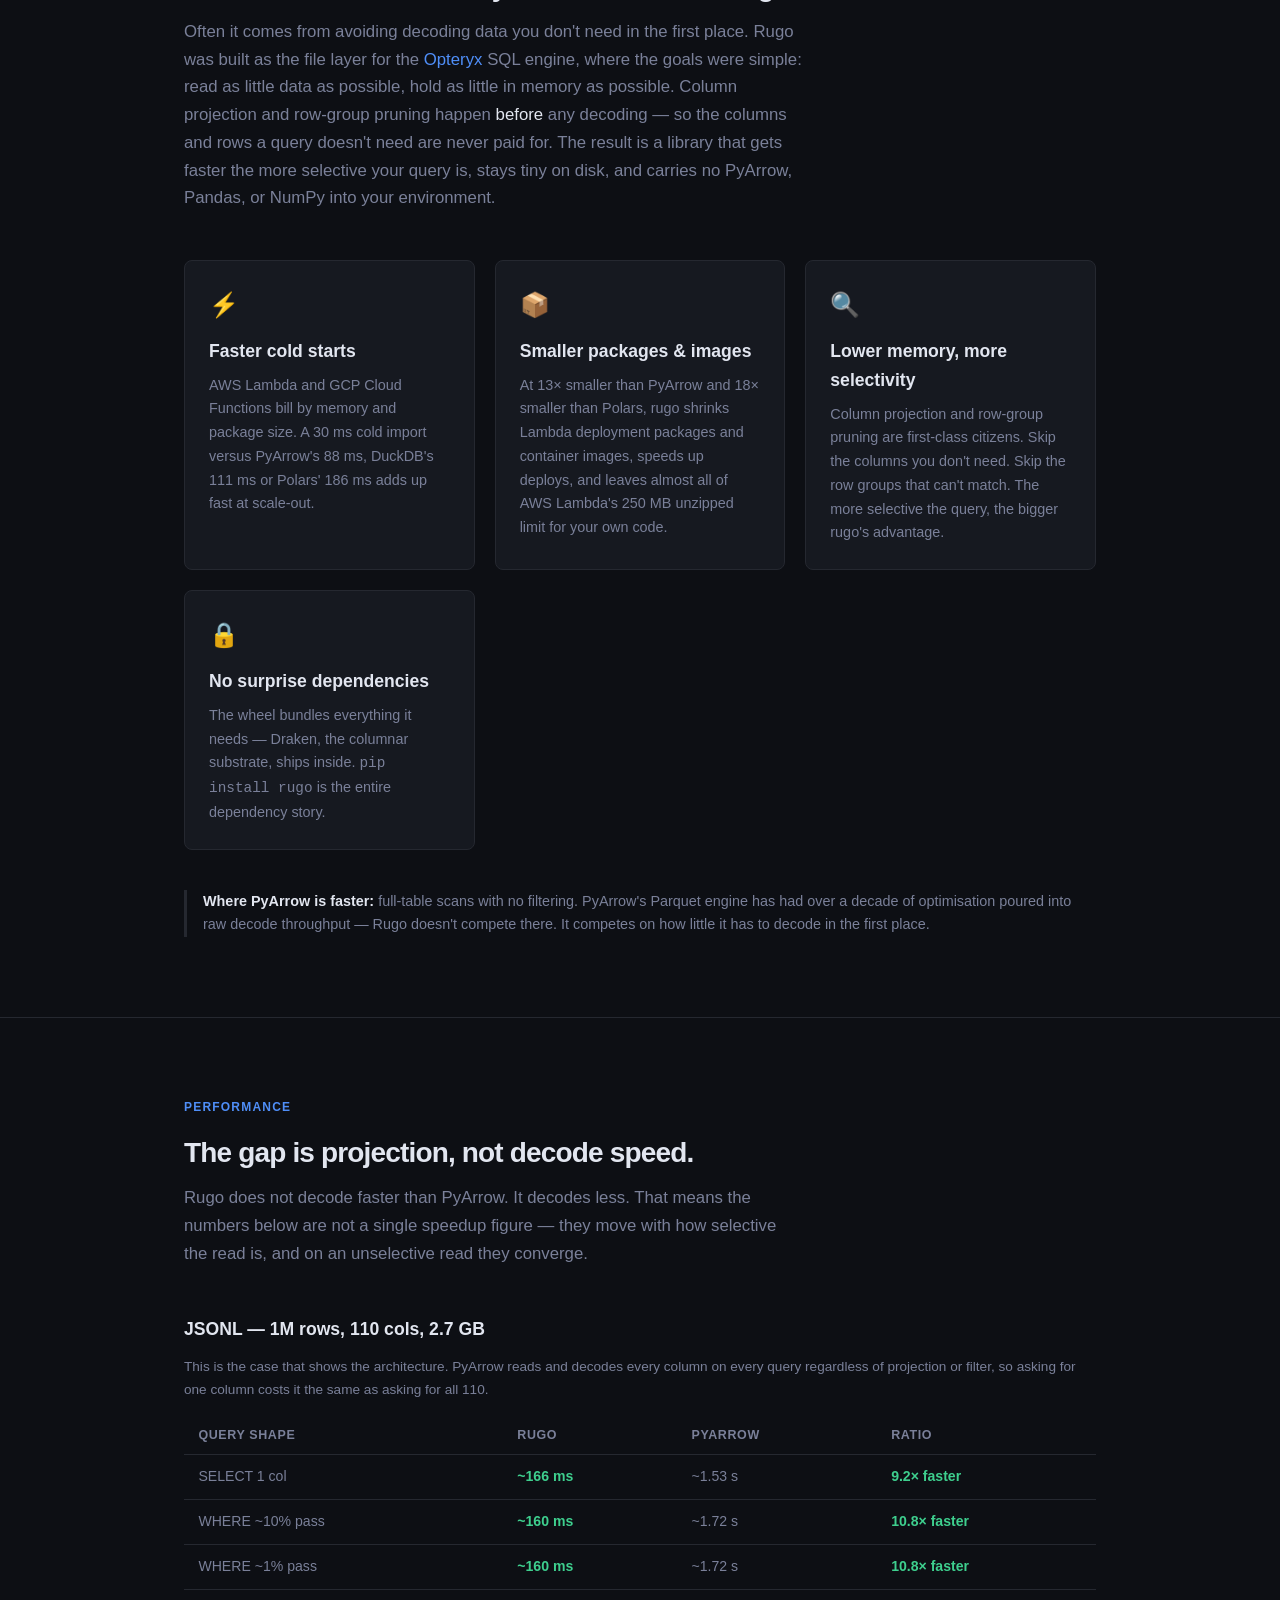
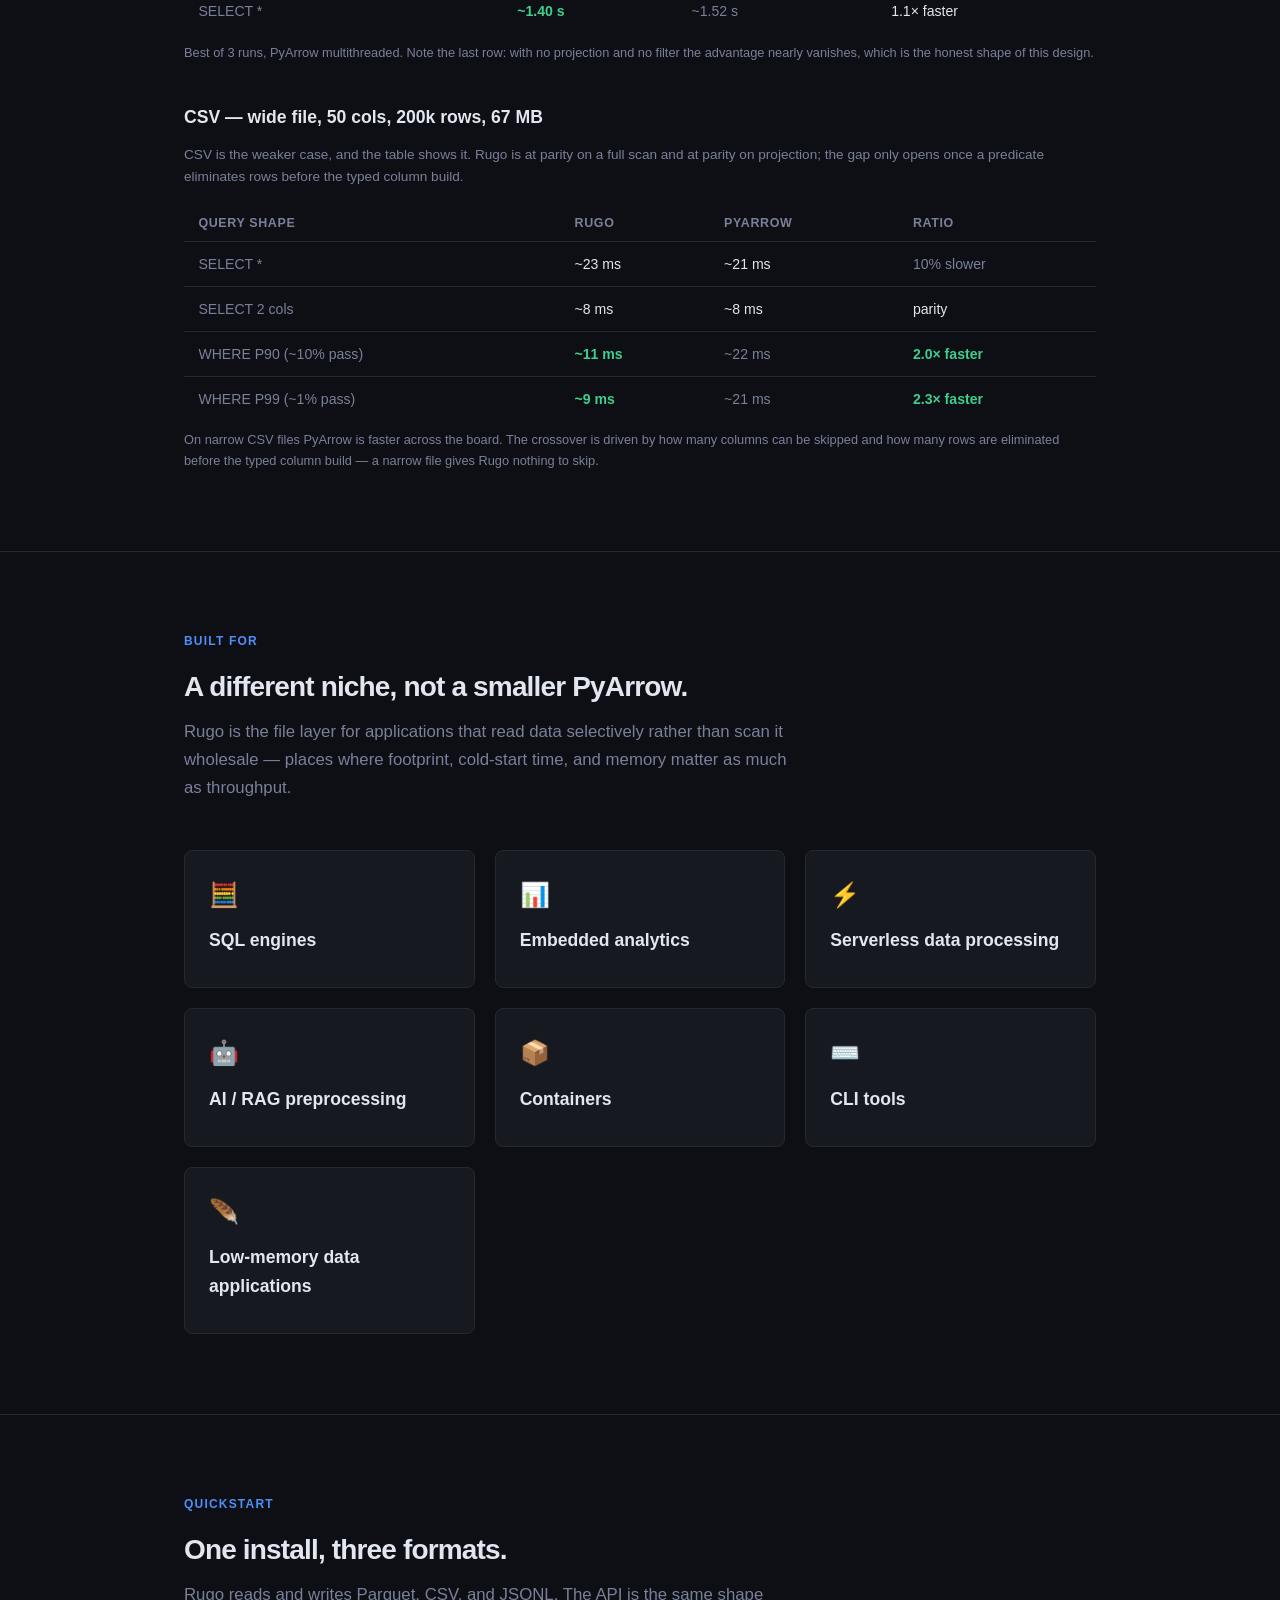
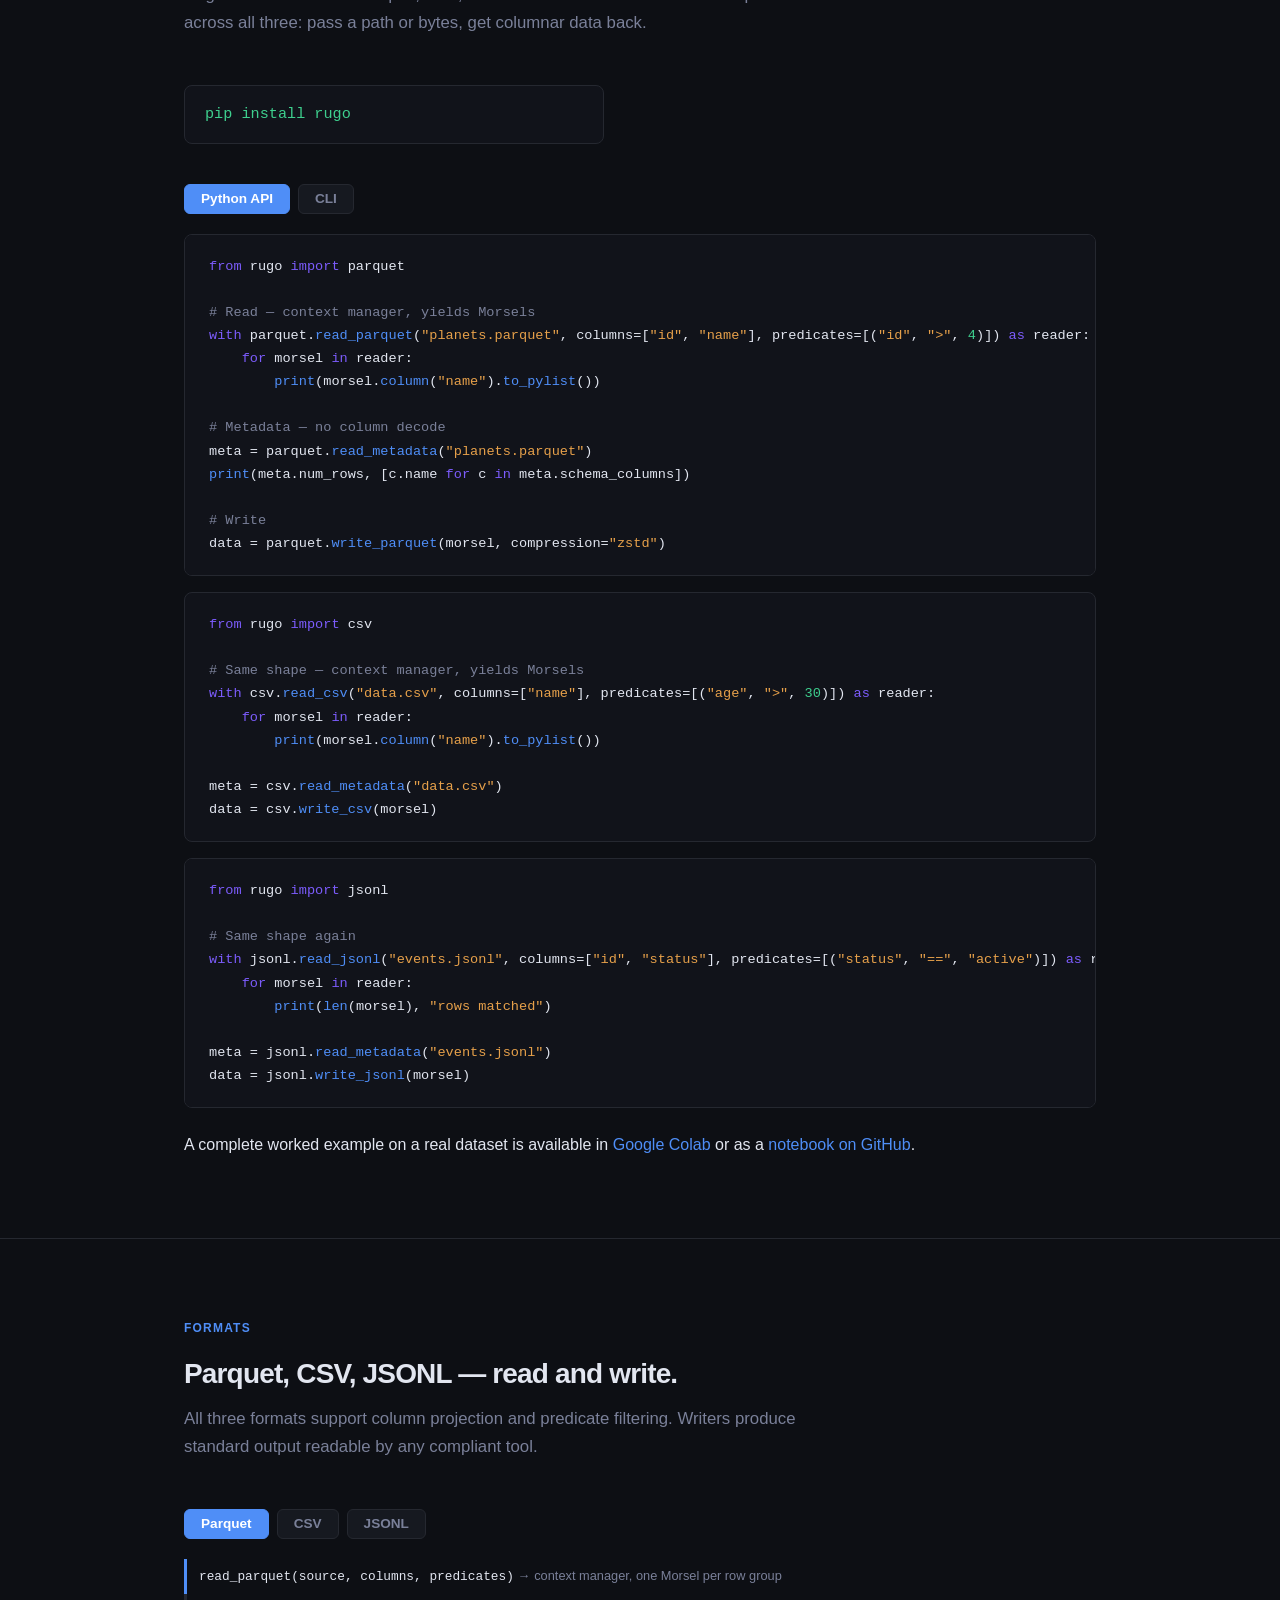
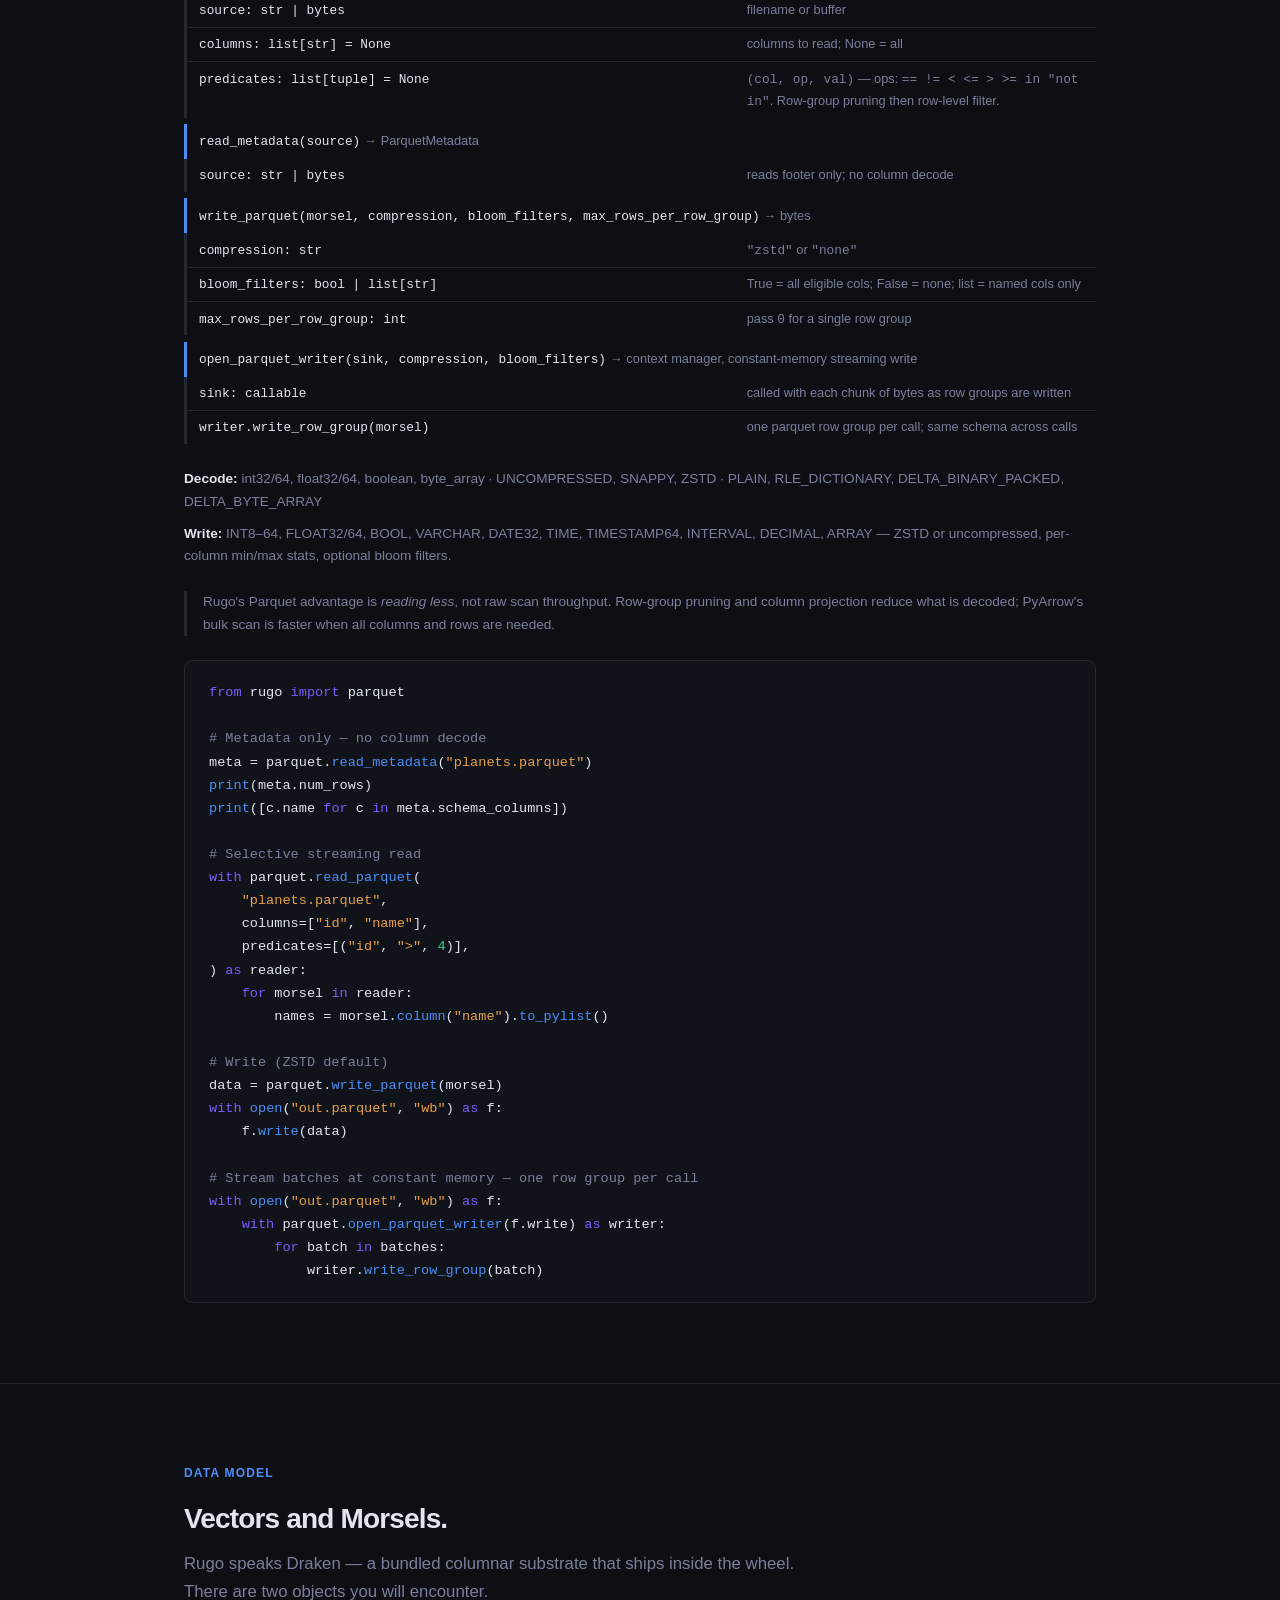
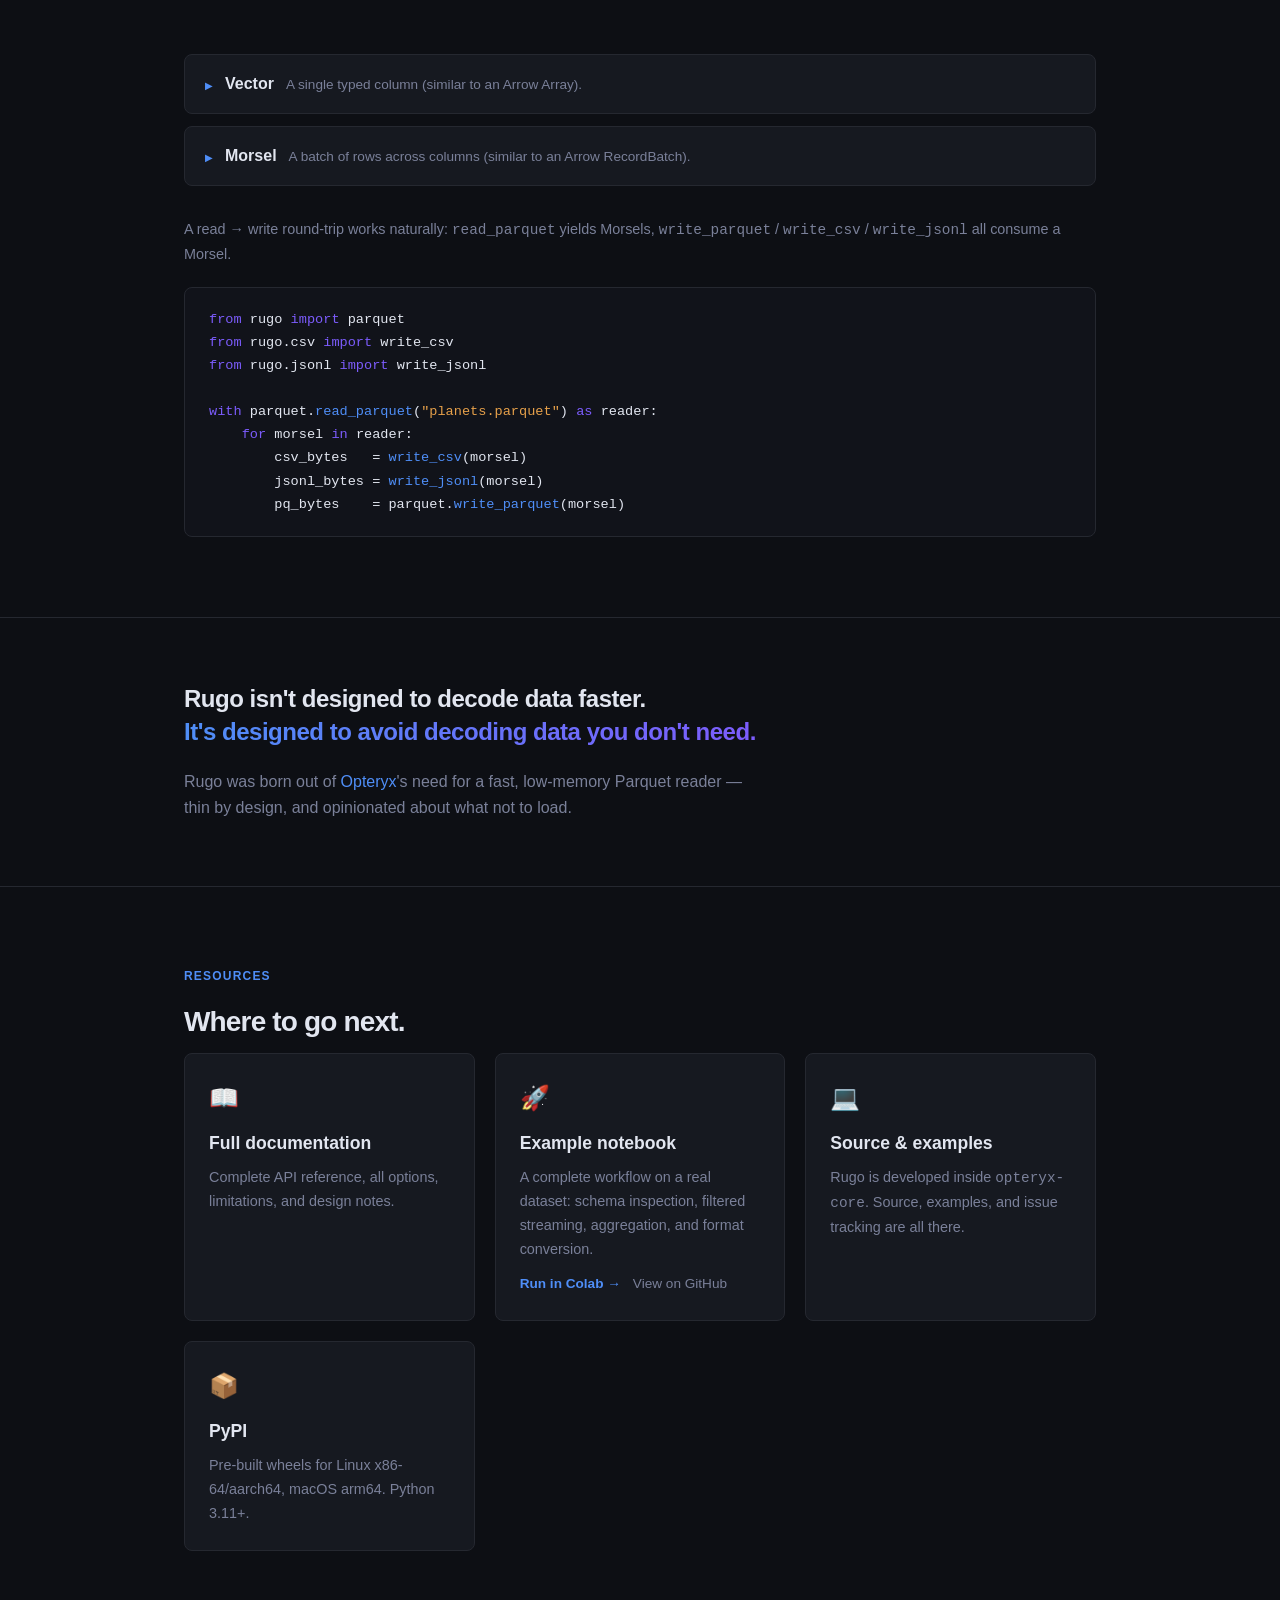
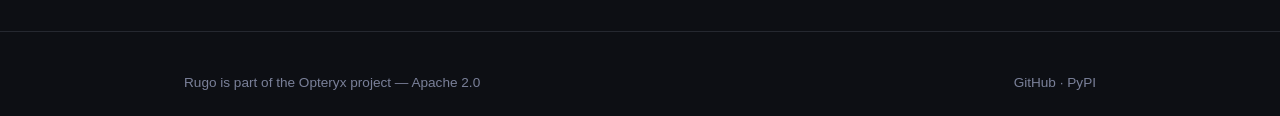
==== commit cf3ac919: "Add blog posts comparing rugo to pandas and DuckDB for AWS Lambda" ====
--- a/docs/index.html
+++ b/docs/index.html
@@ -6,7 +6,7 @@
         <title>Rugo — Fast, dependency-free Parquet engine for Python</title>
         <meta
             name="description"
-            content="Rugo reads and writes Parquet, CSV, and JSONL from Python. No PyArrow, no Pandas, no NumPy. Thin, opinionated for low resource usage. 2.7 MB installed. 7 ms import."
+            content="Rugo reads and writes Parquet, CSV, and JSONL from Python. No PyArrow, no Pandas, no NumPy. 11.6 MB installed against PyArrow's 154 MB and Polars' 214 MB, and a 30 ms cold import."
         />
         <link rel="icon" type="image/svg+xml" href="favicon.svg" />
         <style>
@@ -270,29 +270,41 @@
                 text-decoration: none;
             }
 
-            /* stat row */
-            .hero-stats {
-                display: flex;
-                flex-wrap: wrap;
-                gap: 2rem;
-            }
-            .stat {
-            }
-            .stat-val {
-                font-size: 1.9rem;
-                font-weight: 800;
-                letter-spacing: -0.04em;
+            /* ── HERO COMPARISON ── */
+            /* The footprint table is the strongest claim on the page, so it
+               sits in the hero rather than below the fold. */
+            .hero-cmp {
+                margin: 2.5rem 0 3rem;
+                background: var(--surface);
+                border: 1px solid var(--border);
+                border-radius: var(--radius);
+                padding: 1.5rem;
+                overflow-x: auto;
+            }
+            .cmp-heading {
+                font-size: 1rem;
+                font-weight: 600;
+                letter-spacing: 0;
+                color: var(--muted);
+                margin-bottom: 1rem;
+            }
+            .hero-cmp .cmp-table td:first-child {
                 color: var(--text);
-                line-height: 1;
-            }
-            .stat-val em {
-                font-style: normal;
-                color: var(--green);
-            }
-            .stat-label {
+                white-space: nowrap;
+            }
+            .row-rugo td {
+                background: rgba(62, 207, 142, 0.06);
+            }
+            .cmp-basis {
+                margin-top: 1.25rem;
                 font-size: 0.8rem;
-                color: var(--muted);
-                margin-top: 0.25rem;
+                line-height: 1.6;
+                color: var(--muted);
+                border-left: 3px solid var(--border);
+                padding-left: 1rem;
+            }
+            .cmp-basis strong {
+                color: var(--text);
             }
 
             /* ── INSTALL SNIPPET ── */
@@ -499,8 +511,8 @@
                 .nav-links {
                     display: none;
                 }
-                .hero-stats {
-                    gap: 1.25rem;
+                .hero-cmp {
+                    padding: 1rem;
                 }
             }
         .dm-details {
@@ -593,10 +605,12 @@
             <span class="nav-logo">ru<span>go</span></span>
             <div class="nav-links">
                 <a href="#why">Philosophy</a>
+                <a href="#performance">Performance</a>
                 <a href="#built-for">Built&nbsp;for</a>
                 <a href="#formats">Formats</a>
                 <a href="#quickstart">Quickstart</a>
                 <a href="#data-model">Data&nbsp;Model</a>
+                <a href="blog/index.html">Blog</a>
                 <a
                     href="https://github.com/mabel-dev/opteryx-core/tree/main/rugo"
                     >Docs</a
@@ -655,13 +669,82 @@
         <section id="hero">
             <div class="container">
                 <div class="hero-badge">
-                    Thin · light · opinionated for low resource usage
+                    Parquet, CSV and JSONL in 11.6 MB. No PyArrow.
                 </div>
                 <h1>
                     Read and write Parquet, CSV, and JSONL.<br /><em
                         >No PyArrow. No Pandas. No NumPy.</em
                     >
                 </h1>
+
+                <div class="hero-cmp">
+                    <h2 class="cmp-heading">
+                        What it costs to read a Parquet file in Python
+                    </h2>
+                    <table class="cmp-table">
+                        <thead>
+                            <tr>
+                                <th>Library</th>
+                                <th>Installed</th>
+                                <th>Cold import</th>
+                                <th>Pulls in</th>
+                            </tr>
+                        </thead>
+                        <tbody>
+                            <tr class="row-rugo">
+                                <td><strong>rugo</strong> 0.4.30</td>
+                                <td class="win">11.6 MB</td>
+                                <td class="win">30 ms</td>
+                                <td>nothing</td>
+                            </tr>
+                            <tr>
+                                <td>duckdb 1.5.5</td>
+                                <td class="lose">58.6 MB</td>
+                                <td class="lose">111 ms</td>
+                                <td class="lose">nothing</td>
+                            </tr>
+                            <tr>
+                                <td>fastparquet 2026.5.0</td>
+                                <td class="lose">147.3 MB</td>
+                                <td class="lose">435 ms</td>
+                                <td class="lose">
+                                    pandas, numpy, cramjam, fsspec
+                                </td>
+                            </tr>
+                            <tr>
+                                <td>pyarrow 25.0.1</td>
+                                <td class="lose">153.7 MB</td>
+                                <td class="lose">88 ms</td>
+                                <td class="lose">nothing</td>
+                            </tr>
+                            <tr>
+                                <td>polars 1.43.2</td>
+                                <td class="lose">213.8 MB</td>
+                                <td class="lose">186 ms</td>
+                                <td class="lose">polars-runtime-32</td>
+                            </tr>
+                        </tbody>
+                    </table>
+                    <p class="cmp-basis">
+                        <strong>How this was measured.</strong> Installed size
+                        is everything <code>pip install &lt;package&gt;</code>
+                        puts into <code>site-packages</code>, transitive
+                        dependencies included, with a fresh virtualenv per
+                        library so no library is measured in an environment
+                        another has touched. Debian 12, linux x86_64, CPython
+                        3.12.12, measured 2026-08-14. Cold import is the
+                        wall-clock cost of importing each library's Parquet
+                        entry point in a fresh interpreter, over and above bare
+                        interpreter startup, best of 15 runs.
+                        <br /><br />
+                        The wheel sizes shown on PyPI are compressed downloads
+                        and are smaller than any of these numbers — rugo's
+                        x86_64 wheel is 4.4 MB compressed and 11.6 MB installed.
+                        Footprint also varies by platform: rugo's macOS arm64
+                        wheel is 3.1 MB compressed.
+                    </p>
+                </div>
+
                 <p class="hero-sub">
                     Traditional libraries optimise decoding speed. Rugo
                     optimises reading less data in the first place — pushing
@@ -677,24 +760,6 @@
                         href="https://github.com/mabel-dev/opteryx-core/tree/main/rugo"
                         >Full documentation →</a
                     >
-                </div>
-                <div class="hero-stats">
-                    <div class="stat">
-                        <div class="stat-val"><em>7 ms</em></div>
-                        <div class="stat-label">
-                            cold import (PyArrow: 27 ms)
-                        </div>
-                    </div>
-                    <div class="stat">
-                        <div class="stat-val"><em>2.7 MB</em></div>
-                        <div class="stat-label">
-                            installed footprint (PyArrow: 131 MB)
-                        </div>
-                    </div>
-                    <div class="stat">
-                        <div class="stat-val"><em>zero</em></div>
-                        <div class="stat-label">runtime dependencies</div>
-                    </div>
                 </div>
             </div>
         </section>
@@ -721,70 +786,26 @@
                     environment.
                 </p>
 
-                <table class="cmp-table">
-                    <thead>
-                        <tr>
-                            <th>Metric</th>
-                            <th>Rugo</th>
-                            <th>PyArrow</th>
-                        </tr>
-                    </thead>
-                    <tbody>
-                        <tr>
-                            <td>Installed footprint</td>
-                            <td class="win">2.7 MB</td>
-                            <td class="lose">131 MB</td>
-                        </tr>
-                        <tr>
-                            <td>Runtime dependencies</td>
-                            <td class="win">zero</td>
-                            <td class="lose">Arrow C++ runtime</td>
-                        </tr>
-                        <tr>
-                            <td>Cold import time</td>
-                            <td class="win">7 ms</td>
-                            <td class="lose">27 ms</td>
-                        </tr>
-                        <tr>
-                            <td>Schema read (footer only)</td>
-                            <td class="win">0.02 ms</td>
-                            <td class="lose">0.03 ms</td>
-                        </tr>
-                    </tbody>
-                </table>
-
-                <p
-                    style="
-                        margin-top: 1.5rem;
-                        font-size: 0.85rem;
-                        color: var(--muted);
-                    "
-                >
-                    Measured with Rugo 0.4.29 and PyArrow 25.0.1 on Python
-                    3.14.5, Apple M-series (macOS arm64 wheels). Import times
-                    on a cold process (first load off disk), best of 10.
-                    Footprint is the on-disk size of the installed package;
-                    neither library pulls a runtime dependency.
-                </p>
-
                 <div class="feature-grid" style="margin-top: 3rem">
                     <div class="feature-card">
                         <div class="feature-icon">⚡</div>
                         <h3>Faster cold starts</h3>
                         <p style="color: var(--muted); font-size: 0.9rem">
                             AWS Lambda and GCP Cloud Functions bill by memory
-                            and package size. A 7 ms cold import versus
-                            PyArrow's 27 ms adds up fast at scale-out.
+                            and package size. A 30 ms cold import versus
+                            PyArrow's 88 ms, DuckDB's 111 ms or Polars' 186 ms
+                            adds up fast at scale-out.
                         </p>
                     </div>
                     <div class="feature-card">
                         <div class="feature-icon">📦</div>
                         <h3>Smaller packages &amp; images</h3>
                         <p style="color: var(--muted); font-size: 0.9rem">
-                            At 48× smaller than PyArrow, rugo shrinks Lambda
-                            deployment packages and container images, speeds
-                            up deploys, and stays well clear of AWS Lambda's
-                            250 MB unzipped layer limit.
+                            At 13× smaller than PyArrow and 18× smaller than
+                            Polars, rugo shrinks Lambda deployment packages and
+                            container images, speeds up deploys, and leaves
+                            almost all of AWS Lambda's 250 MB unzipped limit
+                            for your own code.
                         </p>
                     </div>
                     <div class="feature-card">
@@ -827,6 +848,123 @@
                     raw decode throughput — Rugo doesn't compete there. It
                     competes on how little it has to decode in the first
                     place.
+                </p>
+            </div>
+        </section>
+
+        <!-- ── PERFORMANCE ── -->
+        <section id="performance">
+            <div class="container">
+                <div class="section-label">Performance</div>
+                <h2>The gap is projection, not decode speed.</h2>
+                <p class="section-intro">
+                    Rugo does not decode faster than PyArrow. It decodes less.
+                    That means the numbers below are not a single speedup
+                    figure — they move with how selective the read is, and on
+                    an unselective read they converge.
+                </p>
+
+                <h3 style="margin-bottom: 0.75rem">
+                    JSONL — 1M rows, 110 cols, 2.7 GB
+                </h3>
+                <p style="font-size: 0.85rem; color: var(--muted); margin-bottom: 1rem">
+                    This is the case that shows the architecture. PyArrow reads
+                    and decodes every column on every query regardless of
+                    projection or filter, so asking for one column costs it the
+                    same as asking for all 110.
+                </p>
+                <table class="perf-table" style="margin-bottom: 0.5rem">
+                    <thead>
+                        <tr>
+                            <th>Query shape</th>
+                            <th>Rugo</th>
+                            <th>PyArrow</th>
+                            <th>Ratio</th>
+                        </tr>
+                    </thead>
+                    <tbody>
+                        <tr>
+                            <td>SELECT 1 col</td>
+                            <td class="win">~166 ms</td>
+                            <td class="lose">~1.53 s</td>
+                            <td class="win">9.2× faster</td>
+                        </tr>
+                        <tr>
+                            <td>WHERE ~10% pass</td>
+                            <td class="win">~160 ms</td>
+                            <td class="lose">~1.72 s</td>
+                            <td class="win">10.8× faster</td>
+                        </tr>
+                        <tr>
+                            <td>WHERE ~1% pass</td>
+                            <td class="win">~160 ms</td>
+                            <td class="lose">~1.72 s</td>
+                            <td class="win">10.8× faster</td>
+                        </tr>
+                        <tr>
+                            <td>SELECT *</td>
+                            <td class="win">~1.40 s</td>
+                            <td class="lose">~1.52 s</td>
+                            <td>1.1× faster</td>
+                        </tr>
+                    </tbody>
+                </table>
+                <p style="font-size: 0.8rem; color: var(--muted); margin-bottom: 2.5rem">
+                    Best of 3 runs, PyArrow multithreaded. Note the last row:
+                    with no projection and no filter the advantage nearly
+                    vanishes, which is the honest shape of this design.
+                </p>
+
+                <h3 style="margin-bottom: 0.75rem">
+                    CSV — wide file, 50 cols, 200k rows, 67 MB
+                </h3>
+                <p style="font-size: 0.85rem; color: var(--muted); margin-bottom: 1rem">
+                    CSV is the weaker case, and the table shows it. Rugo is at
+                    parity on a full scan and at parity on projection; the gap
+                    only opens once a predicate eliminates rows before the typed
+                    column build.
+                </p>
+                <table class="perf-table" style="margin-bottom: 0.5rem">
+                    <thead>
+                        <tr>
+                            <th>Query shape</th>
+                            <th>Rugo</th>
+                            <th>PyArrow</th>
+                            <th>Ratio</th>
+                        </tr>
+                    </thead>
+                    <tbody>
+                        <tr>
+                            <td>SELECT *</td>
+                            <td>~23 ms</td>
+                            <td>~21 ms</td>
+                            <td class="lose">10% slower</td>
+                        </tr>
+                        <tr>
+                            <td>SELECT 2 cols</td>
+                            <td>~8 ms</td>
+                            <td>~8 ms</td>
+                            <td>parity</td>
+                        </tr>
+                        <tr>
+                            <td>WHERE P90 (~10% pass)</td>
+                            <td class="win">~11 ms</td>
+                            <td class="lose">~22 ms</td>
+                            <td class="win">2.0× faster</td>
+                        </tr>
+                        <tr>
+                            <td>WHERE P99 (~1% pass)</td>
+                            <td class="win">~9 ms</td>
+                            <td class="lose">~21 ms</td>
+                            <td class="win">2.3× faster</td>
+                        </tr>
+                    </tbody>
+                </table>
+                <p style="font-size: 0.8rem; color: var(--muted)">
+                    On narrow CSV files PyArrow is faster across the board. The
+                    crossover is driven by how many columns can be skipped and
+                    how many rows are eliminated before the typed column build —
+                    a narrow file gives Rugo nothing to skip.
                 </p>
             </div>
         </section>
@@ -1065,7 +1203,6 @@
 
                 <!-- CSV -->
                 <div id="tab-csv" class="tab-pane">
-                    <table class="perf-table" style="margin-bottom:1.5rem">
                     <div class="api-ref">
                         <div class="api-fn"><code>read_csv(source, columns, predicates, delimiter, has_header)</code> <span class="api-ret">→ context manager, one Morsel</span></div>
                         <dl class="api-params">
@@ -1088,17 +1225,9 @@
                     <p style="font-size:0.85rem;color:var(--muted);margin-bottom:1.5rem">
                         Type inference: <code>int64</code> → <code>float64</code> → <code>VARCHAR</code> → <code>null</code>.
                     </p>
-                    <h3 style="margin-bottom:0.75rem">Performance vs PyArrow — wide file (50 cols, 200k rows, 67 MB)</h3>
-                    <table class="perf-table" style="margin-bottom:0.5rem">
-                        <thead><tr><th>Query shape</th><th>Rugo</th><th>PyArrow</th></tr></thead>
-                        <tbody>
-                            <tr><td>SELECT *</td><td>~23 ms</td><td>~21 ms</td></tr>
-                            <tr><td>SELECT 2 cols</td><td>~8 ms</td><td>~8 ms</td></tr>
-                            <tr><td>WHERE P90 (~10% pass)</td><td class="win">~11 ms</td><td class="lose">~22 ms</td></tr>
-                            <tr><td>WHERE P99 (~1% pass)</td><td class="win">~9 ms</td><td class="lose">~21 ms</td></tr>
-                        </tbody>
-                    </table>
-                    <p style="font-size:0.8rem;color:var(--muted);margin-bottom:1.5rem">On narrow files PyArrow is faster across the board — the crossover is driven by how many columns can be skipped and how many rows are eliminated before the typed column build.</p>
+                    <p style="font-size:0.85rem;color:var(--muted);margin-bottom:1.5rem">
+                        CSV timings are in <a href="#performance">Performance</a>.
+                    </p>
                     <pre><span class="k">from</span> rugo <span class="k">import</span> csv
 
 <span class="c"># Schema without reading all data</span>
@@ -1124,7 +1253,6 @@
 
                 <!-- JSONL -->
                 <div id="tab-jsonl" class="tab-pane">
-                    <table class="perf-table" style="margin-bottom:1.5rem">
                     <div class="api-ref">
                         <div class="api-fn"><code>read_jsonl(source, columns, predicates, explicit_schema, infer_schema)</code> <span class="api-ret">→ context manager, one Morsel</span></div>
                         <dl class="api-params">
@@ -1143,17 +1271,9 @@
                     <p style="font-size:0.85rem;color:var(--muted);margin-bottom:1.5rem">
                         Inferred types: <code>int64</code>, <code>float64</code>, <code>bool</code>, <code>str</code>, <code>bytes</code>, <code>null</code>, <code>array[T]</code>.
                     </p>
-                    <h3 style="margin-bottom:0.75rem">Performance vs PyArrow — 1M rows, 110 cols, 2.7 GB (best of 3 runs, PyArrow multithreaded)</h3>
-                    <table class="perf-table" style="margin-bottom:0.5rem">
-                        <thead><tr><th>Query shape</th><th>Rugo</th><th>PyArrow</th></tr></thead>
-                        <tbody>
-                            <tr><td>SELECT *</td><td class="win">~1.40 s</td><td class="lose">~1.52 s</td></tr>
-                            <tr><td>SELECT 1 col</td><td class="win">~166 ms</td><td class="lose">~1.53 s</td></tr>
-                            <tr><td>WHERE ~10% pass</td><td class="win">~160 ms</td><td class="lose">~1.72 s</td></tr>
-                            <tr><td>WHERE ~1% pass</td><td class="win">~160 ms</td><td class="lose">~1.72 s</td></tr>
-                        </tbody>
-                    </table>
-                    <p style="font-size:0.8rem;color:var(--muted);margin-bottom:1.5rem">Advantage grows with selectivity — PyArrow reads and decodes every column on every query, regardless of projection or filter. On a wide, real-world row shape, even <code>SELECT *</code> favors Rugo.</p>
+                    <p style="font-size:0.85rem;color:var(--muted);margin-bottom:1.5rem">
+                        JSONL timings are in <a href="#performance">Performance</a>.
+                    </p>
                     <pre><span class="k">from</span> rugo <span class="k">import</span> jsonl
 
 <span class="c"># Schema without reading all data</span>
